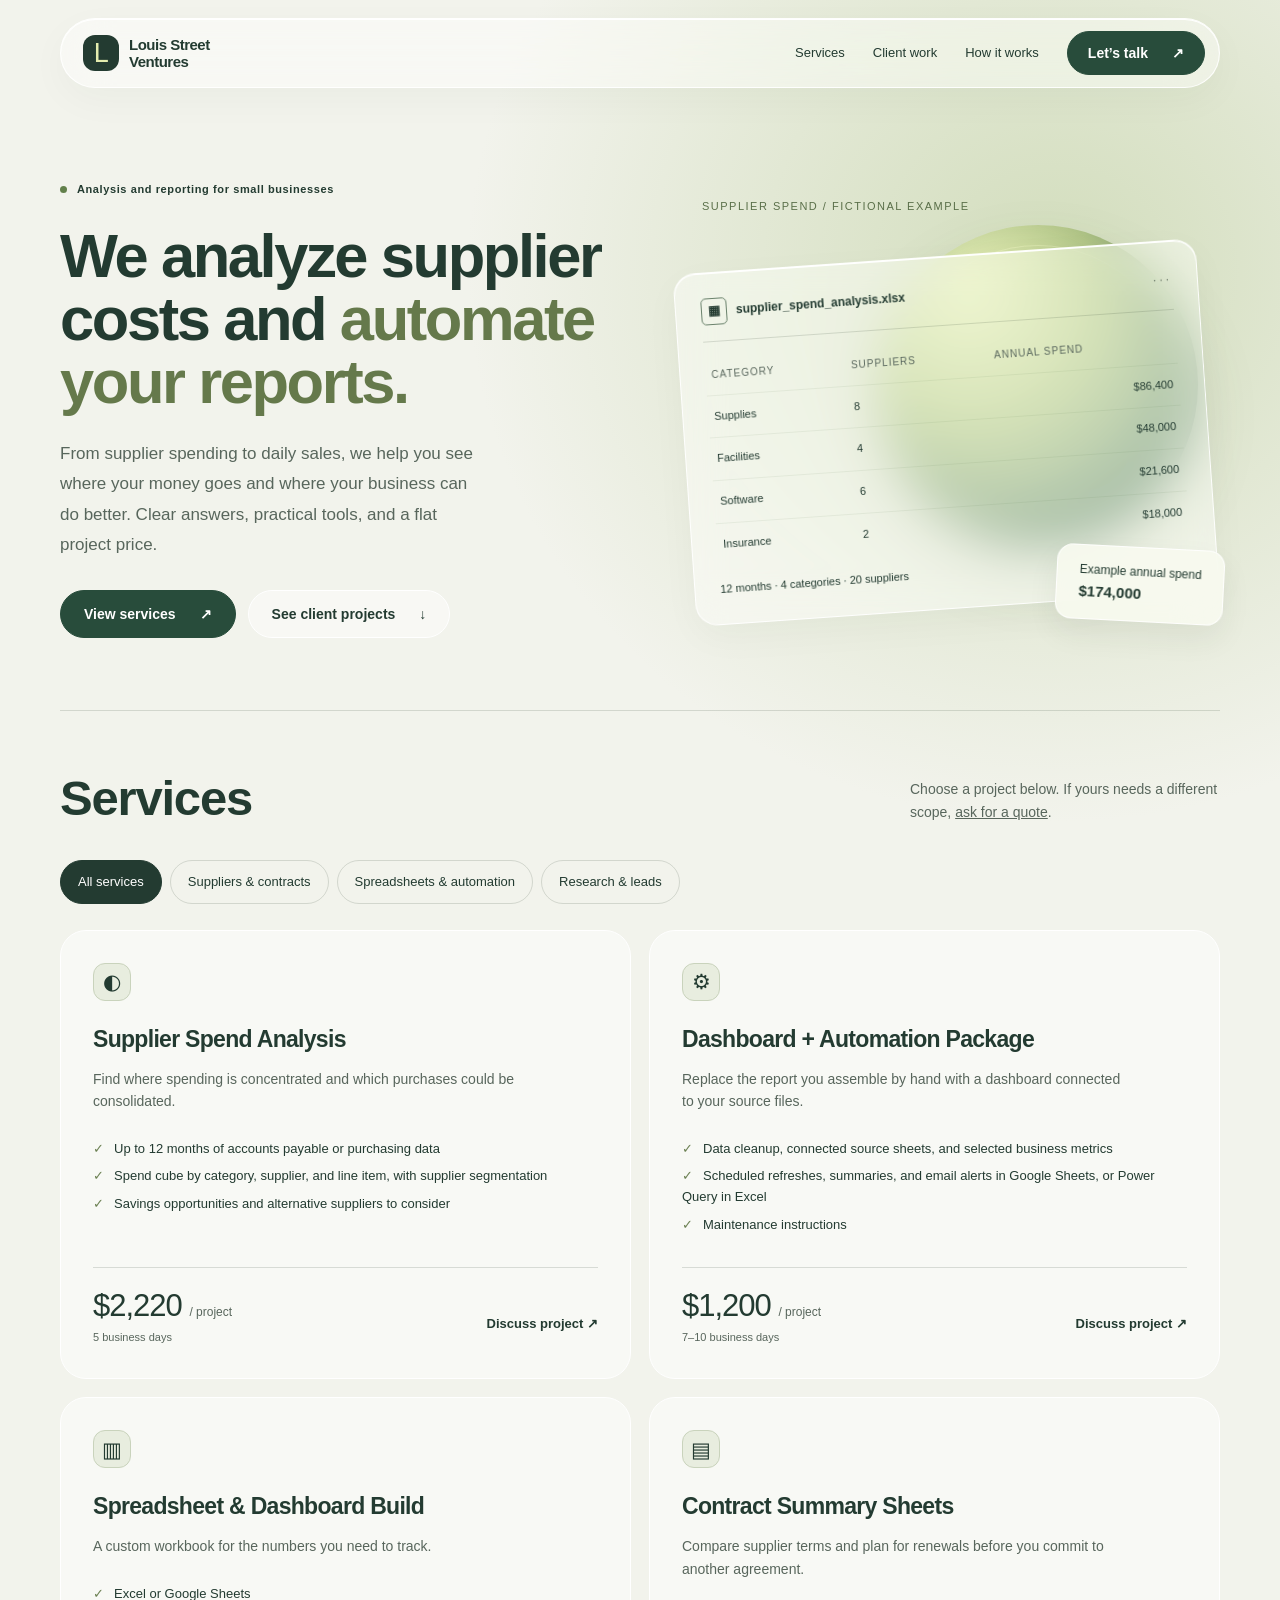
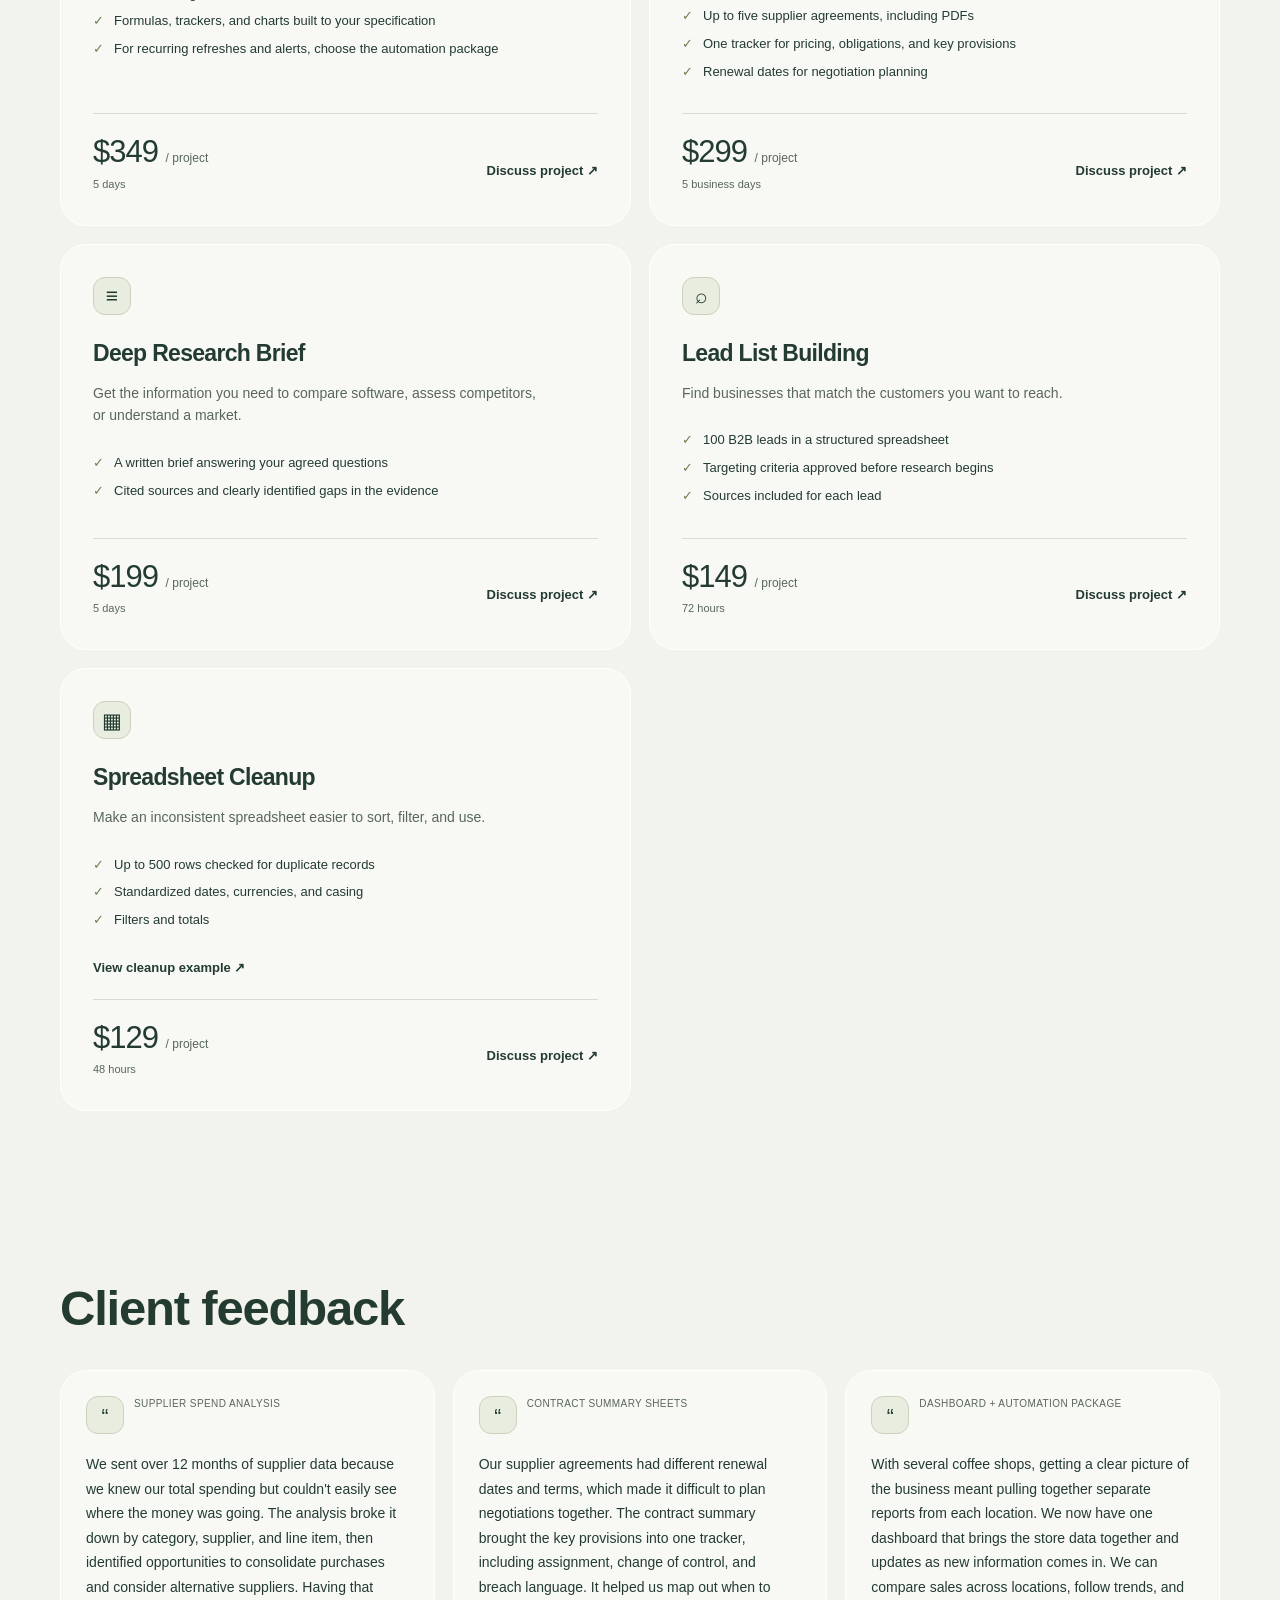
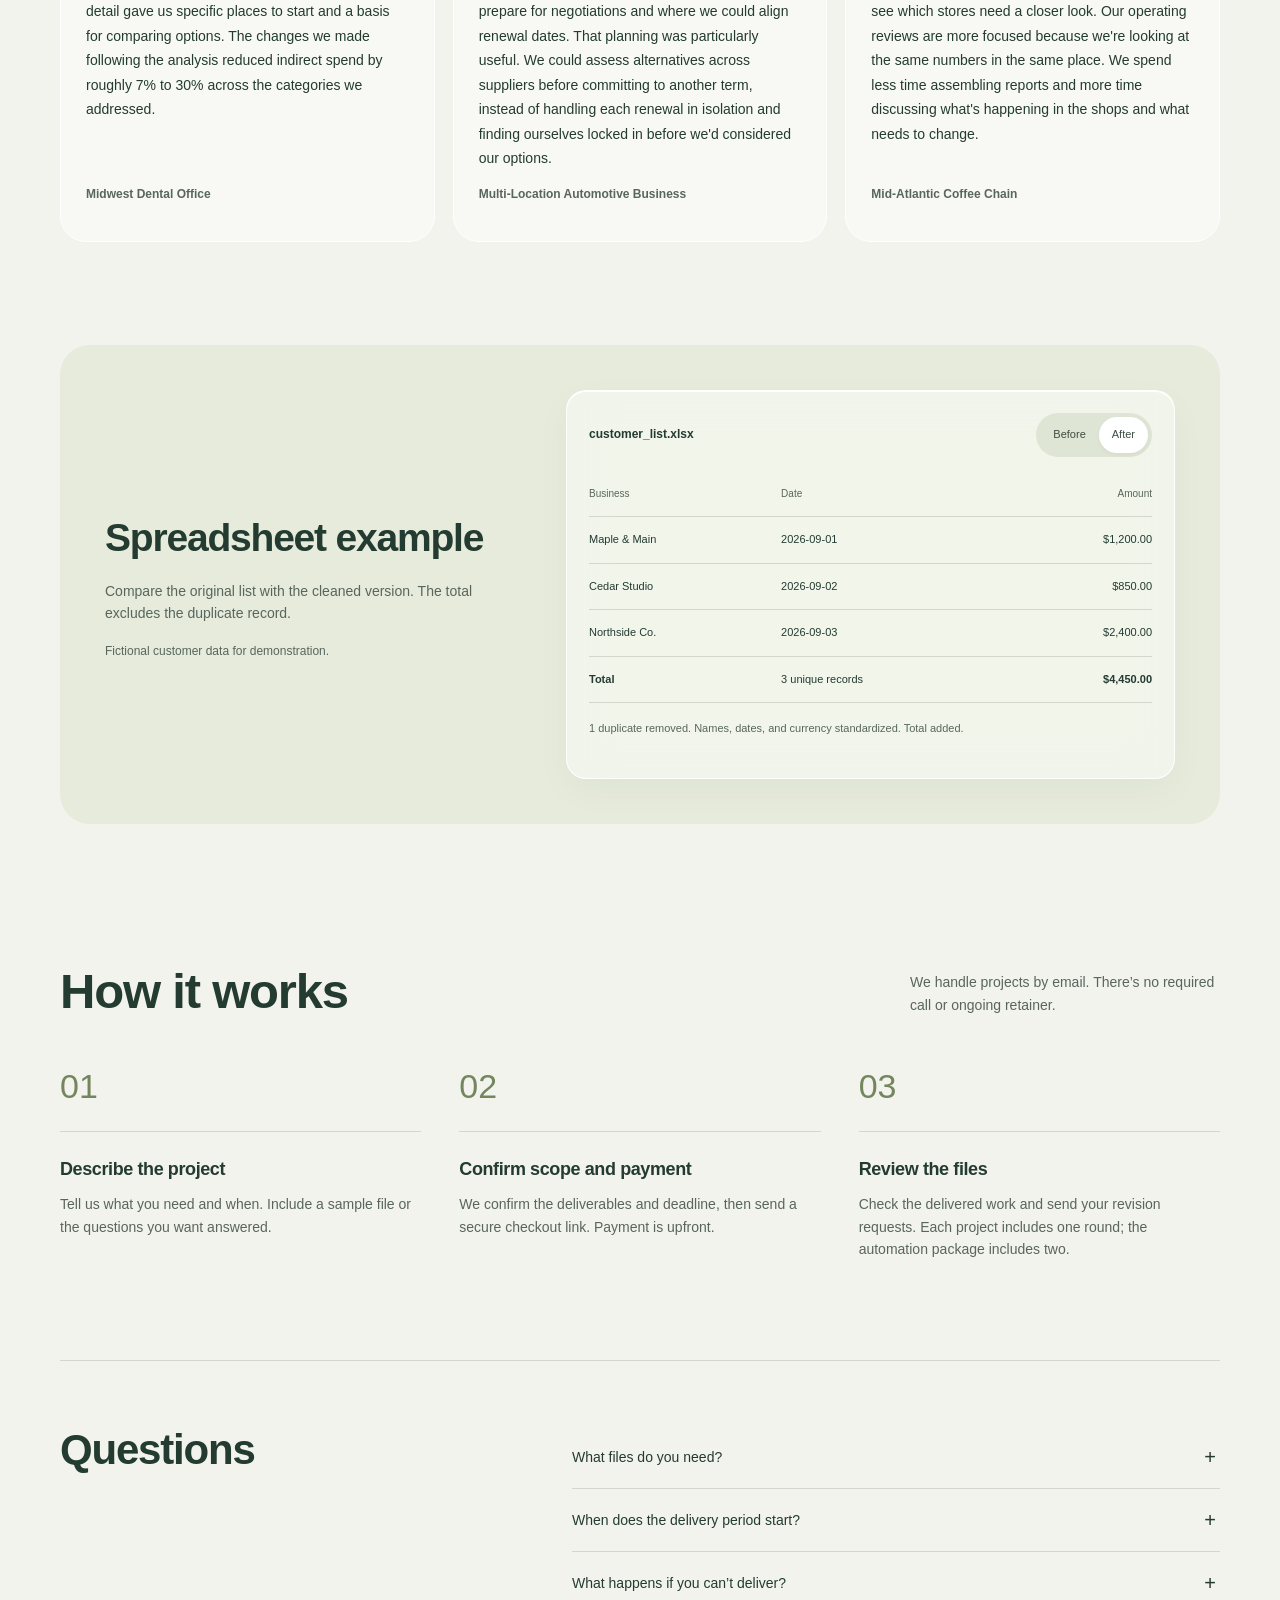
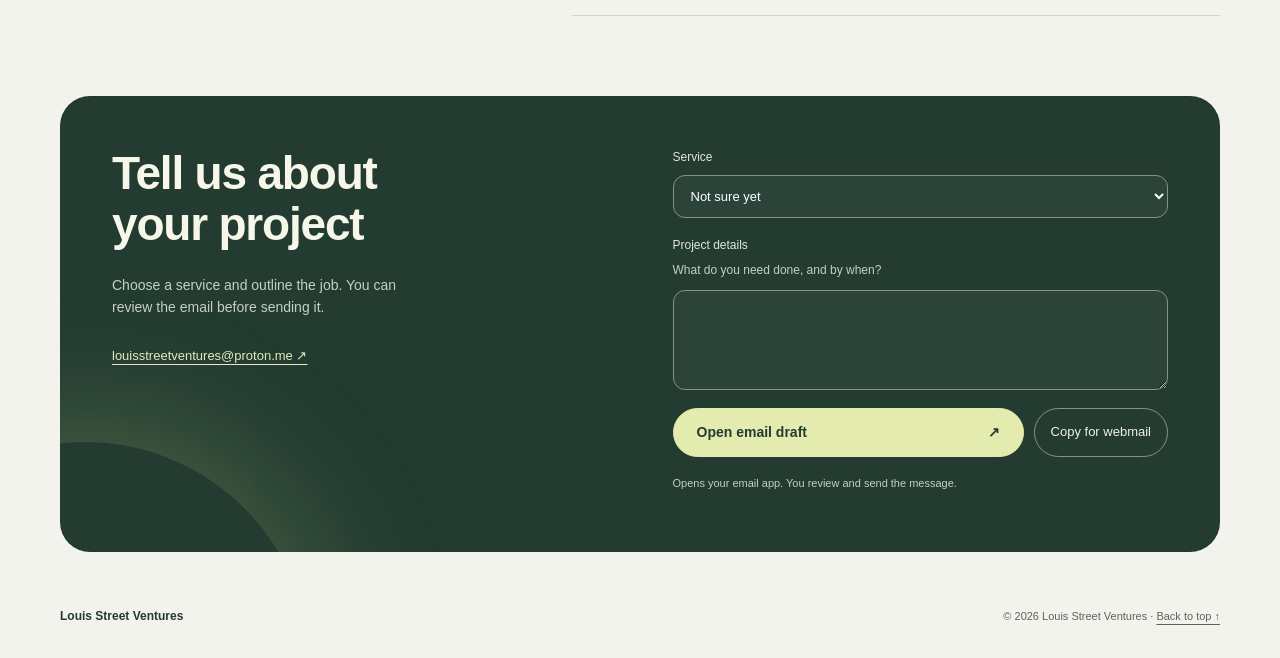
==== index.html @ 11df45ac "Keep inquiry controls within narrow layouts and finalize sample wording" ====
<!doctype html>
<html lang="en">
<head>
<meta charset="utf-8">
<meta name="viewport" content="width=device-width, initial-scale=1">
<meta name="theme-color" content="#f2f3ec">
<title>Louis Street Ventures | Spend analysis, reporting &amp; research</title>
<meta name="description" content="Supplier spend analysis, contract summaries, dashboards, and research for small businesses. Fixed project prices from $129.">
<meta property="og:title" content="Louis Street Ventures | Spend analysis, reporting &amp; research">
<meta property="og:description" content="Understand supplier costs, compare contracts, and keep track of business performance. Fixed-price projects from $129.">
<meta property="og:type" content="website">
<meta property="og:url" content="https://louisstreetventures.github.io/">
<link rel="canonical" href="https://louisstreetventures.github.io/">
<link rel="icon" href="data:image/svg+xml,%3Csvg xmlns='http://www.w3.org/2000/svg' viewBox='0 0 64 64'%3E%3Crect width='64' height='64' rx='18' fill='%23253e33'/%3E%3Cpath d='M20 17v30h25' fill='none' stroke='%23eff2ca' stroke-width='7'/%3E%3C/svg%3E">
<link rel="stylesheet" href="site.css?v=3">
<script src="site.js?v=1" defer></script>
</head>
<body>
<a class="skip" href="#main">Skip to content</a>
<header class="nav-shell wrap"><nav class="nav glass" aria-label="Main navigation"><a class="brand" href="#" aria-label="Louis Street Ventures home"><span class="mark" aria-hidden="true">L</span><span>Louis Street<br>Ventures</span></a><div class="nav-links"><a href="#services">Services</a><a href="#testimonials">Client work</a><a href="#process">How it works</a><a class="button" href="#contact">Let’s talk <span aria-hidden="true">↗</span></a></div><details class="mobile-menu"><summary>Menu</summary><div class="mobile-links"><a href="#services">Services</a><a href="#testimonials">Client work</a><a href="#process">How it works</a><a href="#contact">Contact</a></div></details></nav></header>
<main id="main" class="wrap">
<div class="hero"><div class="hero-copy"><div class="eyebrow"><span class="dot"></span> Analysis and reporting for small businesses</div><h1>We analyze supplier costs and <em>automate your reports.</em></h1><p>From supplier spending to daily sales, we help you see where your money goes and where your business can do better. Clear answers, practical tools, and a flat project price.</p><div class="hero-actions"><a class="button" href="#services">View services <span aria-hidden="true">↗</span></a><a class="button light" href="#testimonials">See client projects <span aria-hidden="true">↓</span></a></div></div>
<div class="hero-art" aria-label="Spend analysis example using fictional data"><div class="art-caption">SUPPLIER SPEND / FICTIONAL EXAMPLE</div><div class="orb" aria-hidden="true"></div><div class="work-card glass"><div class="card-top"><span class="file-label"><span class="file-icon" aria-hidden="true">▦</span> supplier_spend_analysis.xlsx</span><span class="dots" aria-hidden="true">···</span></div><table class="sheet"><caption style="position:absolute;width:1px;height:1px;overflow:hidden">Illustrative annual supplier spend by category. Fictional data.</caption><thead><tr><th>Category</th><th>Suppliers</th><th>Annual spend</th></tr></thead><tbody><tr><td>Supplies</td><td>8</td><td>$86,400</td></tr><tr><td>Facilities</td><td>4</td><td>$48,000</td></tr><tr><td>Software</td><td>6</td><td>$21,600</td></tr><tr><td>Insurance</td><td>2</td><td>$18,000</td></tr></tbody></table><div class="card-bottom"><span>12 months · 4 categories · 20 suppliers</span></div></div><div class="float-note glass"><span>Example annual spend</span><strong>$174,000</strong></div></div></div>
<section id="services"><div class="section-head"><div><h2>Services</h2></div><p>Choose a project below. If yours needs a different scope, <a href="#contact">ask for a quote</a>.</p></div>
<div class="service-filters" role="group" aria-label="Filter services" hidden>
<button type="button" data-filter="all" aria-pressed="true" aria-controls="service-list">All services</button>
<button type="button" data-filter="suppliers" aria-pressed="false" aria-controls="service-list">Suppliers &amp; contracts</button>
<button type="button" data-filter="spreadsheets" aria-pressed="false" aria-controls="service-list">Spreadsheets &amp; automation</button>
<button type="button" data-filter="research" aria-pressed="false" aria-controls="service-list">Research &amp; leads</button>
<span id="filter-count" class="sr-only" role="status"></span></div>
<div class="service-grid" id="service-list">
<article class="service" data-group="suppliers" data-key="spend">
<div class="service-heading"><span class="service-symbol" aria-hidden="true">◐</span></div>
<h3>Supplier Spend Analysis</h3>
<p>Find where spending is concentrated and which purchases could be consolidated.</p>
<ul><li>Up to 12 months of accounts payable or purchasing data</li><li>Spend cube by category, supplier, and line item, with supplier segmentation</li><li>Savings opportunities and alternative suppliers to consider</li></ul>
<div class="service-footer"><div><div class="price">$2,220 <small>/ project</small></div><div class="delivery">5 business days</div></div>
<a class="text-link" href="mailto:louisstreetventures@proton.me?subject=Supplier%20Spend%20Analysis" data-service="spend" aria-label="Discuss project: Supplier Spend Analysis">Discuss project ↗</a></div>
</article>
<article class="service" data-group="spreadsheets" data-key="automation">
<div class="service-heading"><span class="service-symbol" aria-hidden="true">⚙</span></div>
<h3>Dashboard + Automation Package</h3>
<p>Replace the report you assemble by hand with a dashboard connected to your source files.</p>
<ul><li>Data cleanup, connected source sheets, and selected business metrics</li><li>Scheduled refreshes, summaries, and email alerts in Google Sheets, or Power Query in Excel</li><li>Maintenance instructions</li></ul>
<div class="service-footer"><div><div class="price">$1,200 <small>/ project</small></div><div class="delivery">7–10 business days</div></div>
<a class="text-link" href="mailto:louisstreetventures@proton.me?subject=Dashboard%20%2B%20Automation%20Package%20(%241%2C200)" data-service="automation" aria-label="Discuss project: Dashboard + Automation Package">Discuss project ↗</a></div>
</article>
<article class="service" data-group="spreadsheets" data-key="build">
<div class="service-heading"><span class="service-symbol" aria-hidden="true">▥</span></div>
<h3>Spreadsheet &amp; Dashboard Build</h3>
<p>A custom workbook for the numbers you need to track.</p>
<ul><li>Excel or Google Sheets</li><li>Formulas, trackers, and charts built to your specification</li><li>For recurring refreshes and alerts, choose the automation package</li></ul>
<div class="service-footer"><div><div class="price">$349 <small>/ project</small></div><div class="delivery">5 days</div></div>
<a class="text-link" href="mailto:louisstreetventures@proton.me?subject=Dashboard%20Build%20(%24349)" data-service="build" aria-label="Discuss project: Spreadsheet &amp; Dashboard Build">Discuss project ↗</a></div>
</article>
<article class="service" data-group="suppliers" data-key="contracts">
<div class="service-heading"><span class="service-symbol" aria-hidden="true">▤</span></div>
<h3>Contract Summary Sheets</h3>
<p>Compare supplier terms and plan for renewals before you commit to another agreement.</p>
<ul><li>Up to five supplier agreements, including PDFs</li><li>One tracker for pricing, obligations, and key provisions</li><li>Renewal dates for negotiation planning</li></ul>
<div class="service-footer"><div><div class="price">$299 <small>/ project</small></div><div class="delivery">5 business days</div></div>
<a class="text-link" href="mailto:louisstreetventures@proton.me?subject=Contract%20Summary%20Sheets" data-service="contracts" aria-label="Discuss project: Contract Summary Sheets">Discuss project ↗</a></div>
</article>
<article class="service" data-group="research" data-key="research">
<div class="service-heading"><span class="service-symbol" aria-hidden="true">≡</span></div>
<h3>Deep Research Brief</h3>
<p>Get the information you need to compare software, assess competitors, or understand a market.</p>
<ul><li>A written brief answering your agreed questions</li><li>Cited sources and clearly identified gaps in the evidence</li></ul>
<div class="service-footer"><div><div class="price">$199 <small>/ project</small></div><div class="delivery">5 days</div></div>
<a class="text-link" href="mailto:louisstreetventures@proton.me?subject=Research%20Brief%20(%24199)" data-service="research" aria-label="Discuss project: Deep Research Brief">Discuss project ↗</a></div>
</article>
<article class="service" data-group="research" data-key="leads">
<div class="service-heading"><span class="service-symbol" aria-hidden="true">⌕</span></div>
<h3>Lead List Building</h3>
<p>Find businesses that match the customers you want to reach.</p>
<ul><li>100 B2B leads in a structured spreadsheet</li><li>Targeting criteria approved before research begins</li><li>Sources included for each lead</li></ul>
<div class="service-footer"><div><div class="price">$149 <small>/ project</small></div><div class="delivery">72 hours</div></div>
<a class="text-link" href="mailto:louisstreetventures@proton.me?subject=Lead%20List%20(%24149)" data-service="leads" aria-label="Discuss project: Lead List Building">Discuss project ↗</a></div>
</article>
<article class="service" data-group="spreadsheets" data-key="cleanup">
<div class="service-heading"><span class="service-symbol" aria-hidden="true">▦</span></div>
<h3>Spreadsheet Cleanup</h3>
<p>Make an inconsistent spreadsheet easier to sort, filter, and use.</p>
<ul><li>Up to 500 rows checked for duplicate records</li><li>Standardized dates, currencies, and casing</li><li>Filters and totals</li></ul>
<a class="text-link sample-link" href="sample.html">View cleanup example ↗</a><div class="service-footer"><div><div class="price">$129 <small>/ project</small></div><div class="delivery">48 hours</div></div>
<a class="text-link" href="mailto:louisstreetventures@proton.me?subject=Spreadsheet%20Cleanup%20(%24129)" data-service="cleanup" aria-label="Discuss project: Spreadsheet Cleanup">Discuss project ↗</a></div>
</article>
</div></section> <section id='testimonials'><div class='section-head'><div><h2>Client feedback</h2></div></div><div class='service-grid'><article class='service'><div class='service-heading'><span class='service-symbol' aria-hidden='true'>&ldquo;</span><span class='service-num'>SUPPLIER SPEND ANALYSIS</span></div><p class='t-quote'>We sent over 12 months of supplier data because we knew our total spending but couldn't easily see where the money was going. The analysis broke it down by category, supplier, and line item, then identified opportunities to consolidate purchases and consider alternative suppliers. Having that detail gave us specific places to start and a basis for comparing options. The changes we made following the analysis reduced indirect spend by roughly 7% to 30% across the categories we addressed.</p><p class='t-attrib'>Midwest Dental Office</p></article><article class='service'><div class='service-heading'><span class='service-symbol' aria-hidden='true'>&ldquo;</span><span class='service-num'>CONTRACT SUMMARY SHEETS</span></div><p class='t-quote'>Our supplier agreements had different renewal dates and terms, which made it difficult to plan negotiations together. The contract summary brought the key provisions into one tracker, including assignment, change of control, and breach language. It helped us map out when to prepare for negotiations and where we could align renewal dates. That planning was particularly useful. We could assess alternatives across suppliers before committing to another term, instead of handling each renewal in isolation and finding ourselves locked in before we'd considered our options.</p><p class='t-attrib'>Multi-Location Automotive Business</p></article><article class='service'><div class='service-heading'><span class='service-symbol' aria-hidden='true'>&ldquo;</span><span class='service-num'>DASHBOARD + AUTOMATION PACKAGE</span></div><p class='t-quote'>With several coffee shops, getting a clear picture of the business meant pulling together separate reports from each location. We now have one dashboard that brings the store data together and updates as new information comes in. We can compare sales across locations, follow trends, and see which stores need a closer look. Our operating reviews are more focused because we're looking at the same numbers in the same place. We spend less time assembling reports and more time discussing what's happening in the shops and what needs to change.</p><p class='t-attrib'>Mid-Atlantic Coffee Chain</p></article></div></section>
<section id="sample" class="sample-section" aria-labelledby="sample-heading"><div class="sample-panel"><div class="sample-copy"><h2 id="sample-heading">Spreadsheet example</h2><p>Compare the original list with the cleaned version. The total excludes the duplicate record.</p><p class="fine">Fictional customer data for demonstration.</p></div><div class="sample-ui glass"><div class="sample-toolbar"><span class="sample-title">customer_list.xlsx</span><div class="toggle sample-controls" role="group" aria-label="Spreadsheet example view"><button type="button" aria-pressed="false" id="before">Before</button><button type="button" aria-pressed="true" id="after">After</button></div></div><div class="table-scroll"><table class="sample-table" aria-label="Example customer spreadsheet"><thead><tr><th>Business</th><th>Date</th><th>Amount</th></tr></thead><tbody id="sample-rows"><tr><td>Maple &amp; Main</td><td>2026-09-01</td><td>$1,200.00</td></tr><tr><td>Cedar Studio</td><td>2026-09-02</td><td>$850.00</td></tr><tr><td>Northside Co.</td><td>2026-09-03</td><td>$2,400.00</td></tr><tr><td><strong>Total</strong></td><td>3 unique records</td><td><strong>$4,450.00</strong></td></tr></tbody></table></div><p class="sample-result" id="sample-result" aria-live="polite">1 duplicate removed. Names, dates, and currency standardized. Total added.</p></div></div></section>
<section id="process" class="process"><div class="section-head"><div><h2>How it works</h2></div><p>We handle projects by email. There’s no required call or ongoing retainer.</p></div><ol class="steps"><li><div class="step-number">01</div><div><h3>Describe the project</h3><p>Tell us what you need and when. Include a sample file or the questions you want answered.</p></div></li><li><div class="step-number">02</div><div><h3>Confirm scope and payment</h3><p>We confirm the deliverables and deadline, then send a secure checkout link. Payment is upfront.</p></div></li><li><div class="step-number">03</div><div><h3>Review the files</h3><p>Check the delivered work and send your revision requests. Each project includes one round; the automation package includes two.</p></div></li></ol></section>
<section class="faq-section" id="faq"><div><h2>Questions</h2></div><div class="faq-list">
<details><summary>What files do you need?</summary><p>Spend analysis starts with accounts payable or purchasing data. Contract summaries need the agreements. Spreadsheet projects need a sample file and the intended output. For research or lead lists, send the questions or targeting criteria. Redact sensitive information from your initial sample.</p></details>
<details><summary>When does the delivery period start?</summary><p>Once we’ve agreed on the scope, received the necessary files, and received payment.</p></details>
<details><summary>What happens if you can’t deliver?</summary><p>If we can’t deliver what we agreed on, you receive a full refund.</p></details>
</div></section>
<section id="contact" class="contact" aria-labelledby="contact-heading"><div class="contact-copy"><h2 id="contact-heading">Tell us about<br>your project</h2><p>Choose a service and outline the job. You can review the email before sending it.</p><a class="email" href="mailto:louisstreetventures@proton.me">louisstreetventures@proton.me ↗</a></div><div><form id="project-form" class="form" hidden>
<label for="service">Service</label><select id="service" name="service"><option value="unsure" data-prompt="What do you need done, and by when?">Not sure yet</option><option value="spend" data-price="$2,220" data-days="5 business days" data-revisions="1" data-prompt="Which spending categories need review? How many months of purchasing data do you have?">Supplier Spend Analysis ($2,220)</option><option value="automation" data-price="$1,200" data-days="7–10 business days" data-revisions="2" data-prompt="Which report do you prepare today? What are its source files, metrics, and update frequency?">Dashboard + Automation Package ($1,200)</option><option value="build" data-price="$349" data-days="5 days" data-revisions="1" data-prompt="Do you use Excel or Google Sheets? What should the workbook track or calculate?">Spreadsheet &amp; Dashboard Build ($349)</option><option value="contracts" data-price="$299" data-days="5 business days" data-revisions="1" data-prompt="How many supplier agreements need review? Which terms or upcoming renewals matter most?">Contract Summary Sheets ($299)</option><option value="research" data-price="$199" data-days="5 days" data-revisions="1" data-prompt="What decision will this research support? What questions must the brief answer?">Deep Research Brief ($199)</option><option value="leads" data-price="$149" data-days="72 hours" data-revisions="1" data-prompt="Which industries, locations, and business sizes are you targeting?">Lead List Building ($149)</option><option value="cleanup" data-price="$129" data-days="48 hours" data-revisions="1" data-prompt="How many rows need cleaning? What problems have you noticed in the file?">Spreadsheet Cleanup ($129)</option><option value="custom" data-prompt="Describe the work, the files involved, and your deadline.">Custom project</option></select>
<p id="service-summary" class="service-summary" role="status" hidden></p>
<label for="brief">Project details</label><p id="brief-hint" class="brief-hint">What do you need done, and by when?</p>
<textarea id="brief" name="brief" maxlength="2000" aria-describedby="brief-hint" required></textarea>
<div class="form-actions"><button class="button" type="submit">Open email draft <span aria-hidden="true">↗</span></button><button id="copy-draft" class="copy-button" type="button" hidden>Copy for webmail</button></div>
<p class="fine">Opens your email app. You review and send the message.</p>
<p id="draft-status" class="draft-status" role="status"></p>
<div id="manual-copy" hidden><label for="draft-text">Copy this text into your email</label><textarea id="draft-text" readonly rows="7"></textarea></div>
</form><div class="form-fallback"><p>Email us a description of the work, the files involved, and your deadline.</p><a class="button light" href="mailto:louisstreetventures@proton.me">Start a project ↗</a></div></div></section>
</main><footer class="wrap footer"><span class="footer-brand">Louis Street Ventures</span><span>© 2026 Louis Street Ventures · <a href="#">Back to top ↑</a></span></footer>

</body>
</html>
---- site.css ----
:root{--paper:#f2f3ec;--ink:#233b31;--muted:#58665c;--line:rgba(43,66,48,.16);--green:#284c3b;--lime:#e3ecae;--glass:rgba(255,255,255,.66);--radius:26px}*{box-sizing:border-box}html{scroll-behavior:smooth;scroll-padding-top:110px}body{margin:0;background:var(--paper);color:var(--ink);font-family:"Helvetica Neue",Helvetica,Arial,sans-serif;font-size:16px;line-height:1.6;-webkit-font-smoothing:antialiased}body:before{content:"";position:absolute;top:0;right:0;width:70%;height:900px;z-index:-1;background:radial-gradient(ellipse at 75% 30%,#d2ddbc 0,transparent 62%);pointer-events:none}a{color:inherit}button,input,select,textarea{font:inherit}button,a{-webkit-tap-highlight-color:transparent}button{cursor:pointer}a,button,input,select,textarea,summary{outline-offset:5px} :focus-visible{outline:3px solid #65833b}::selection{background:#d6e59b}.wrap{width:min(1160px,calc(100% - 64px));margin:auto}.skip{position:fixed;top:-80px;left:20px;z-index:100;background:white;padding:12px}.skip:focus{top:12px}.glass{background:var(--glass);border:1px solid rgba(255,255,255,.9);box-shadow:0 12px 38px #24392409,inset 0 1px 0 #fff} @supports(backdrop-filter:blur(20px)){.glass{background:rgba(255,255,255,.46);backdrop-filter:blur(24px) saturate(125%);-webkit-backdrop-filter:blur(24px) saturate(125%)}}.nav-shell{position:sticky;top:18px;z-index:20;margin-top:18px}.nav{border-radius:100px;display:flex;align-items:center;justify-content:space-between;padding:12px 14px 12px 22px;gap:20px}.brand{text-decoration:none;display:flex;gap:10px;align-items:center;font-weight:700;letter-spacing:-.5px;line-height:1.15;font-size:15px}.mark{display:grid;place-items:center;width:36px;height:36px;background:var(--ink);color:var(--lime);border-radius:12px;font-family:inherit;font-size:27px;font-weight:400}.nav-links{display:flex;align-items:center;gap:28px;font-size:13px}.nav-links>a:not(.button){text-decoration:none}.nav-links>a:hover{text-decoration:underline}.button{display:inline-flex;align-items:center;justify-content:center;gap:24px;border-radius:100px;padding:14px 23px;background:var(--green);color:white;text-decoration:none;border:1px solid var(--green);font-size:14px;font-weight:600;line-height:1.3;min-height:48px;transition:background .2s,transform .2s}.button:hover{background:#163326;transform:translateY(-2px)}.button.light{background:#ffffff6b;color:var(--ink);border-color:#ffffff}.button.light:hover{background:white}.nav .button{padding:12px 20px;min-height:44px}.eyebrow{font-size:11px;font-weight:700;letter-spacing:.6px;text-transform:none;display:flex;align-items:center;gap:10px}.dot{width:7px;height:7px;background:#62804b;border-radius:50%}.hero{padding:93px 0 72px;display:grid;grid-template-columns:1.08fr 1fr;gap:45px;align-items:center}h1,h2,h3,p{margin-top:0}h1{font-size:clamp(44px,4.8vw,65px);font-weight:600;letter-spacing:-2.4px;line-height:1.03;margin:25px 0}h1 em,h2 em{font-family:inherit;font-style:normal;font-weight:inherit}h1 em{color:#65794b}.hero-copy>p{max-width:430px;color:var(--muted);font-size:17px;line-height:1.8}.hero-actions{display:flex;gap:12px;margin-top:29px;flex-wrap:wrap}.fine{font-size:12px!important;color:var(--muted);margin-top:18px}.hero-art{position:relative;min-height:430px;display:flex;align-items:center;justify-content:center}.orb{position:absolute;width:320px;height:320px;border-radius:50%;background:radial-gradient(circle at 28% 20%,#e6efb9 0%,#b7ca8a 37%,#6f906a 75%,#375847 100%);box-shadow:inset -18px -22px 50px #203d3733,0 32px 65px #4b644121;right:22px;top:30px}.orb:after{content:"";position:absolute;inset:20px;border:1px solid #faffd14a;border-radius:50%}.work-card{position:relative;width:100%;border-radius:22px;padding:25px;transform:rotate(-4deg);margin-right:20px;margin-top:45px}.card-top{display:flex;justify-content:space-between;align-items:center;border-bottom:1px solid var(--line);padding-bottom:16px;font-size:12px}.file-label{display:flex;align-items:center;gap:9px;font-weight:700}.file-icon{border:1px solid #69816b;border-radius:5px;padding:2px 6px;font-size:13px}.dots{letter-spacing:3px;color:#667464}.sheet{width:100%;border-collapse:collapse;margin-top:13px;text-align:left;font-size:11px}.sheet th{font-weight:400;color:var(--muted);font-size:10px;letter-spacing:1px;text-transform:uppercase}.sheet td,.sheet th{padding:12px 6px;border-bottom:1px solid #48633a14}.sheet tr:last-child td{border:0}.sheet td:last-child{text-align:right}.status{display:inline-flex;align-items:center;gap:5px;background:#e5edd6;border-radius:6px;padding:3px 7px;color:#3b5633;font-size:10px}.card-bottom{display:flex;align-items:center;justify-content:space-between;margin-top:16px;font-size:11px}.tick{background:var(--green);color:#fff;border-radius:50%;padding:1px 5px;margin-right:5px}.float-note{position:absolute;bottom:2px;right:-4px;border-radius:16px;padding:15px 22px;transform:rotate(3deg);font-size:12px;box-shadow:0 14px 30px #24392412}.float-note strong{display:block;font-size:15px;font-weight:600}.art-caption{position:absolute;top:3px;left:18px;font-size:11px;letter-spacing:1.5px;color:#5a6f49}section{padding:85px 0}.section-head{display:flex;justify-content:space-between;align-items:end;gap:40px;margin-bottom:34px}h2{font-size:clamp(34px,4vw,49px);font-weight:600;line-height:1.12;letter-spacing:-1.2px;margin-bottom:0}.section-head .eyebrow{margin-bottom:15px}.section-head>p{max-width:310px;color:var(--muted);font-size:14px;margin-bottom:3px}.service-grid{display:grid;grid-template-columns:repeat(2,1fr);gap:18px}.service{border:1px solid #fff;border-radius:var(--radius);padding:32px;background:#ffffff70;display:flex;flex-direction:column;transition:box-shadow .2s,background .2s}.service:hover{background:#ffffffa8;box-shadow:0 14px 40px #24392409}.service-heading{display:flex;align-items:center;justify-content:space-between;margin-bottom:27px}.service-num{font-size:11px;letter-spacing:1px;color:var(--muted)}.service-symbol{height:38px;width:38px;border-radius:12px;display:grid;place-items:center;border:1px solid #c9d3bc;background:#e8eddf;font-size:21px}.service h3{font-size:23px;letter-spacing:-.7px;font-weight:600;margin-bottom:10px}.service>p{font-size:14px;color:var(--muted);max-width:450px}.service ul{padding:0;list-style:none;margin:5px 0 30px;font-size:13px}.service li{margin:7px 0}.service li:before{content:"✓";color:#6c8153;margin-right:10px}.service-footer{display:flex;align-items:end;justify-content:space-between;gap:15px;margin-top:auto;border-top:1px solid var(--line);padding-top:21px}.price{font-size:31px;letter-spacing:-1px;line-height:1.1}.price small{font-size:12px;letter-spacing:0;color:var(--muted)}.delivery{font-size:11px;margin-top:6px;color:var(--muted)}.text-link{font-size:13px;text-decoration:none;padding:8px 0;font-weight:600}.text-link:hover{text-decoration:underline} .service .t-quote{font-size:15px;line-height:1.75;color:var(--ink)}.service .t-attrib{margin-top:auto;font-size:12px;font-weight:700;letter-spacing:0;text-transform:none;color:var(--muted)}.sample-section{padding-top:18px}.sample-panel{display:grid;grid-template-columns:.8fr 1.2fr;gap:55px;border-radius:30px;background:#e6ebdc;padding:45px;align-items:center}.sample-copy h2{font-size:39px;margin:20px 0}.sample-copy p{font-size:14px;color:var(--muted)}.sample-ui{border-radius:20px;padding:22px;min-width:0}.sample-toolbar{display:flex;align-items:center;justify-content:space-between;gap:12px;margin-bottom:15px}.sample-title{font-size:12px;font-weight:600}.toggle{display:flex;background:#dfe5d5;border-radius:100px;padding:4px}.toggle button{border:0;background:transparent;border-radius:100px;padding:7px 13px;font-size:11px;color:#3e4e3f;min-height:36px}.toggle button[aria-pressed=true]{background:white;box-shadow:0 2px 5px #0000000a}.table-scroll{overflow-x:auto}.sample-table{width:100%;border-collapse:collapse;white-space:nowrap;font-size:11px;text-align:left}.sample-table th{font-size:10px;color:var(--muted);font-weight:400}.sample-table td,.sample-table th{padding:14px 8px;border-bottom:1px solid var(--line)}.sample-table td:first-child,.sample-table th:first-child{padding-left:0}.sample-table td:last-child,.sample-table th:last-child{text-align:right;padding-right:0}.sample-table .error{color:#884d35}.sample-result{font-size:11px;margin:17px 0 0;color:var(--muted);min-height:36px}.process{padding-top:55px}.steps{display:grid;grid-template-columns:repeat(3,1fr);gap:38px;margin:40px 0 0;padding:0;list-style:none}.step-number{font-family:inherit;font-size:34px;color:#74865d;border-bottom:1px solid var(--line);padding-bottom:17px;margin-bottom:23px}.steps h3{font-size:18px;font-weight:600;letter-spacing:-.4px;margin-bottom:10px}.steps p{color:var(--muted);font-size:14px}.faq-section{display:grid;grid-template-columns:.8fr 1.2fr;gap:80px;border-top:1px solid var(--line);padding:65px 0 80px}.faq-section .eyebrow{margin-bottom:20px}.faq-section h2{font-size:42px}.faq-list details{border-bottom:1px solid var(--line)}summary{padding:20px 35px 20px 0;font-size:14px;cursor:pointer;list-style:none;position:relative}summary::-webkit-details-marker{display:none}summary:after{content:"+";position:absolute;right:4px;font-size:20px;top:15px;font-weight:400}details[open] summary:after{content:"−"}details p{font-size:13px;color:var(--muted);padding-right:20px;margin-bottom:20px}.contact{position:relative;background:var(--ink);color:#f6f7e9;border-radius:30px;padding:52px;display:grid;grid-template-columns:1fr 1fr;gap:65px;overflow:hidden;margin-bottom:55px}.contact:before{content:"";position:absolute;width:450px;height:450px;left:-200px;bottom:-340px;border-radius:50%;box-shadow:0 0 150px #bed87e55;pointer-events:none}.contact .eyebrow{color:#c9d7aa;margin-bottom:23px}.contact h2{font-size:46px}.contact-copy>p{font-size:14px;max-width:310px;color:#c5d0c4;margin:23px 0}.email{font-size:13px;color:#e3ecbd;overflow-wrap:anywhere;text-underline-offset:4px}.form{position:relative}.form label{font-size:12px;display:block;margin-bottom:8px;color:#e0e7d7}.form select,.form textarea{display:block;width:100%;border:1px solid #82957e;background:#ffffff0b;border-radius:12px;color:white;padding:12px 13px;font-size:13px;margin-bottom:18px}.form select option{background:#233b31;color:white}.form textarea{resize:vertical;min-height:100px}.form textarea::placeholder{color:#b6c4b5}.form .button{background:var(--lime);color:var(--ink);border-color:var(--lime);width:100%;justify-content:space-between}.form .button:hover{background:#f1f6d5}.form .fine{color:#c5d0c4;font-size:11px!important;margin-bottom:0}.footer{display:flex;justify-content:space-between;gap:20px;align-items:center;padding-bottom:32px;font-size:11px;color:var(--muted)}.footer a{text-underline-offset:4px}.footer-brand{font-size:12px;color:var(--ink);font-weight:600}.sample-controls{display:none}.sample-controls.ready{display:flex} @media(min-width:1000px){.hero-art{animation:arrive .8s ease-out both}@keyframes arrive{from{opacity:0;transform:translateY(15px)}to{opacity:1;transform:translateY(0)}}} @media(max-width:900px){.hero{gap:20px}h1{font-size:48px}.hero-art{min-height:380px}.orb{width:260px;height:260px}.work-card{padding:20px;margin-right:0}.float-note{right:0}.sample-panel{gap:25px;padding:30px}.sample-copy h2{font-size:34px}.contact{gap:35px;padding:35px}.faq-section{gap:40px}}@media(max-width:680px){.wrap{width:calc(100% - 36px)}.nav-shell{top:10px;margin-top:10px}.nav{padding:10px 10px 10px 14px;gap:10px}.brand{font-size:12px}.mark{width:31px;height:31px;font-size:23px}.nav-links{gap:0}.nav-links>a:not(.button){display:none}.nav .button{font-size:11px;padding:11px 14px;gap:10px}.hero{grid-template-columns:1fr;padding:60px 0 40px;gap:10px}h1{font-size:46px;letter-spacing:-1.8px;max-width:460px}.hero-copy>p{font-size:16px}.hero-art{min-height:365px;width:min(420px,100%);margin:auto}.work-card{margin-right:14px;margin-left:5px}.orb{right:15px;top:25px;width:275px;height:275px}.art-caption{top:16px;left:8px;font-size:10px}.float-note{bottom:0;padding:12px 17px}section{padding:58px 0}.section-head{display:block;margin-bottom:28px}.section-head>p{margin-top:18px;max-width:380px}.service-grid{grid-template-columns:1fr;gap:14px}.service{padding:25px}.service-heading{margin-bottom:20px}.service h3{font-size:22px}.sample-section{padding-top:0}.sample-panel{grid-template-columns:1fr;padding:25px 18px;gap:15px}.sample-copy{padding:0 7px}.sample-copy h2{font-size:34px}.sample-ui{padding:16px 13px}.sample-title{font-size:11px}.toggle button{padding:7px 10px}.steps{grid-template-columns:1fr;gap:20px;margin-top:25px}.steps li{display:grid;grid-template-columns:45px 1fr;gap:20px}.step-number{border:0;margin:0;padding:0;font-size:29px}.steps h3{margin-top:5px}.steps p{margin-bottom:0}.faq-section{grid-template-columns:1fr;gap:22px;padding:45px 0 55px}.faq-section h2{font-size:36px}.contact{grid-template-columns:1fr;padding:30px 24px;gap:28px;border-radius:25px;margin-bottom:30px}.contact h2{font-size:40px}.contact-copy>p{max-width:none}.footer{align-items:start;flex-wrap:wrap;gap:14px;font-size:10px}.footer-brand{width:100%}}@media(max-width:680px){.form select,.form textarea{font-size:16px}}@media(max-width:360px){h1{font-size:40px}.button{padding:13px 17px}.hero-actions{gap:8px}.sample-table{font-size:10px}.sample-table td,.sample-table th{padding:14px 4px}}@media(prefers-reduced-motion:reduce){html{scroll-behavior:auto}*,*:before,*:after{animation:none!important;transition:none!important}}@media(prefers-reduced-transparency:reduce){.glass{background:#f8f9f3;backdrop-filter:none;-webkit-backdrop-filter:none}}@media print{.nav-shell,.hero-art,.contact,.sample-controls{display:none}body{background:white}.wrap{width:100%}.hero{display:block;padding:20px 0}section{padding:25px 0}.service{break-inside:avoid}.faq-list details p{display:block}.footer{padding-top:20px}}
[hidden]{display:none!important}
.sr-only{position:absolute;width:1px;height:1px;padding:0;margin:-1px;overflow:hidden;clip-path:inset(50%);white-space:nowrap;border:0}
.mobile-menu{display:none}
.hero-copy,.hero-art,.service{min-width:0}
.hero-art{isolation:isolate}
.work-card{margin-right:12px;min-width:0}
.float-note{background:rgba(248,250,239,.92)}
.service-filters{display:flex;flex-wrap:wrap;gap:8px;margin:0 0 26px}
.service-filters button{min-height:44px;border:1px solid var(--line);border-radius:100px;padding:10px 17px;background:transparent;color:var(--ink);font-size:13px}
.service-filters button[aria-pressed="true"]{background:var(--ink);border-color:var(--ink);color:white}
.service-filters button:hover{border-color:var(--green)}
#services{border-top:1px solid var(--line);padding-top:60px}
#services .service-heading{margin-bottom:20px}
#services .service ul{margin-bottom:24px}
#services .sample-link{margin-top:-12px;margin-bottom:12px;align-self:start}
.service-footer .text-link{min-height:44px;display:flex;align-items:center;text-align:right}
#testimonials .service-grid{grid-template-columns:repeat(3,minmax(0,1fr))}
#testimonials .service{padding:25px}
#testimonials .service-heading{gap:10px;align-items:start;justify-content:start;margin-bottom:18px}
#testimonials .service-num{font-size:10px;line-height:1.6;letter-spacing:.4px}
#testimonials .service-symbol{flex:none}
#testimonials .t-quote{font-size:14px;line-height:1.75}
.service-summary{padding:12px 14px;border:1px solid #82957e;border-radius:12px;color:#edf1dc;font-size:13px;margin:0 0 20px}
.form .brief-hint{font-size:12px;color:#c5d0c4;margin:-2px 0 10px}
.form-actions{display:flex;flex-wrap:wrap;gap:10px}
.form-actions .button{width:auto;flex:1;white-space:nowrap}
.copy-button{min-height:48px;border:1px solid #82957e;border-radius:100px;background:transparent;color:#eef2e7;padding:12px 16px;font-size:13px}
.copy-button:hover{background:#ffffff12}
.draft-status{font-size:12px;color:#e3ecbd;margin:8px 0 0}
#draft-text{min-height:180px}
@media(max-width:900px){#testimonials .service-grid{grid-template-columns:1fr}#testimonials .service{padding:28px}#testimonials .t-quote{max-width:none}.hero-art .card-top{font-size:11px}}
@media(max-width:680px){
.nav-links{display:none}.mobile-menu{display:block;position:relative}
.mobile-menu>summary{list-style:none;min-height:44px;padding:12px 18px;border-radius:100px;background:var(--green);color:white;font-size:13px;line-height:20px}
.mobile-menu>summary:after{content:none}
.mobile-links{position:absolute;right:0;top:58px;width:min(260px,calc(100vw - 50px));padding:8px;background:#f7f8f1;border:1px solid var(--line);border-radius:18px;box-shadow:0 12px 30px #233b311c}
.mobile-links a{display:block;padding:12px 16px;text-decoration:none;font-size:15px;border-radius:10px}
.mobile-links a:hover{background:#e6ebdc}
.hero-art{margin-top:16px;overflow:visible}.work-card{transform:rotate(-2deg);padding:18px;margin-left:3px;margin-right:3px}
.file-label{font-size:10px;gap:5px}.sheet th{letter-spacing:.3px}.card-bottom{font-size:10px}.art-caption{letter-spacing:.5px;font-size:10px}
.hero-art .float-note{right:0;font-size:11px;bottom:-8px}
.hero{padding-bottom:58px}
.service-filters{gap:7px}.service-filters button{font-size:12px;padding:9px 13px}
#services{padding-top:44px}.service-footer{gap:12px}
.form-actions{flex-direction:column}.form-actions .button{justify-content:center}
}


/* Clip decoration without creating a nested scroll container around the form. */
@supports (overflow:clip){.contact{overflow:clip}}

.contact>div{min-width:0}
.form select,.form textarea{min-width:0;max-width:100%}
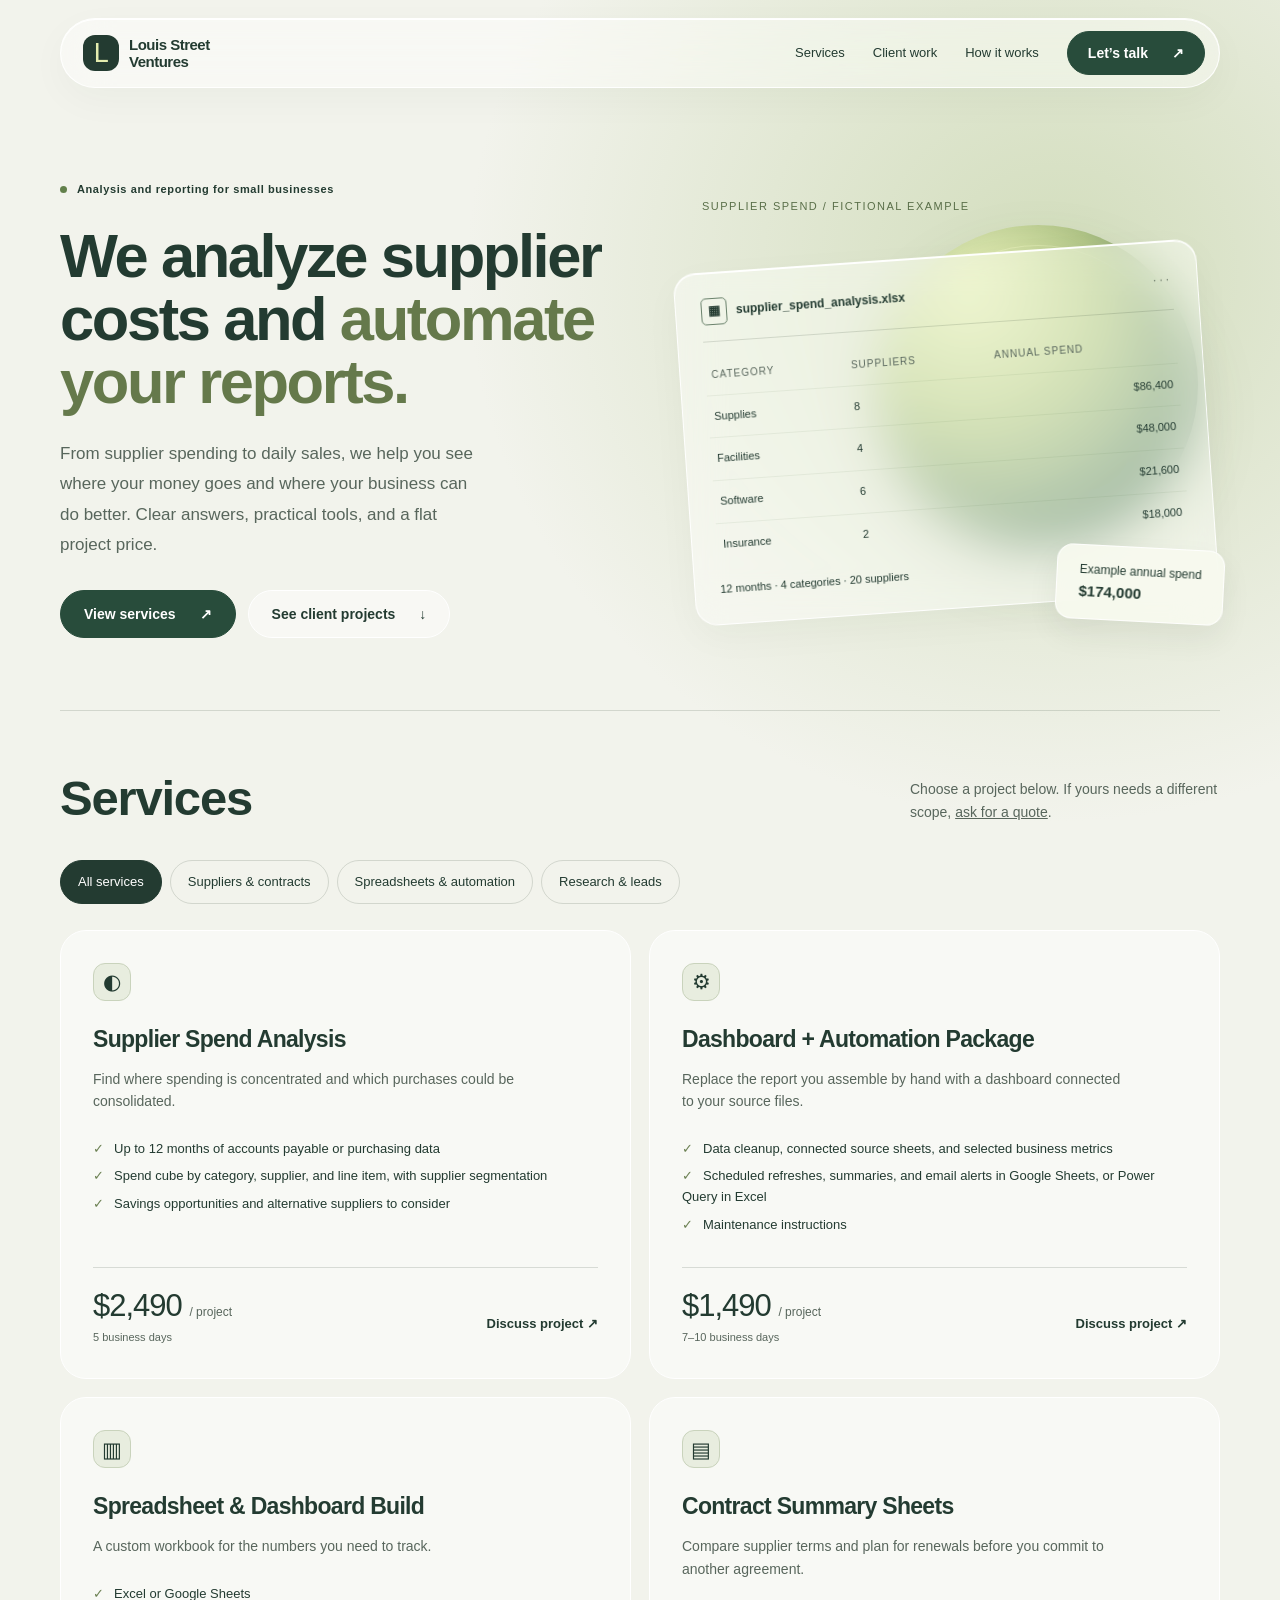
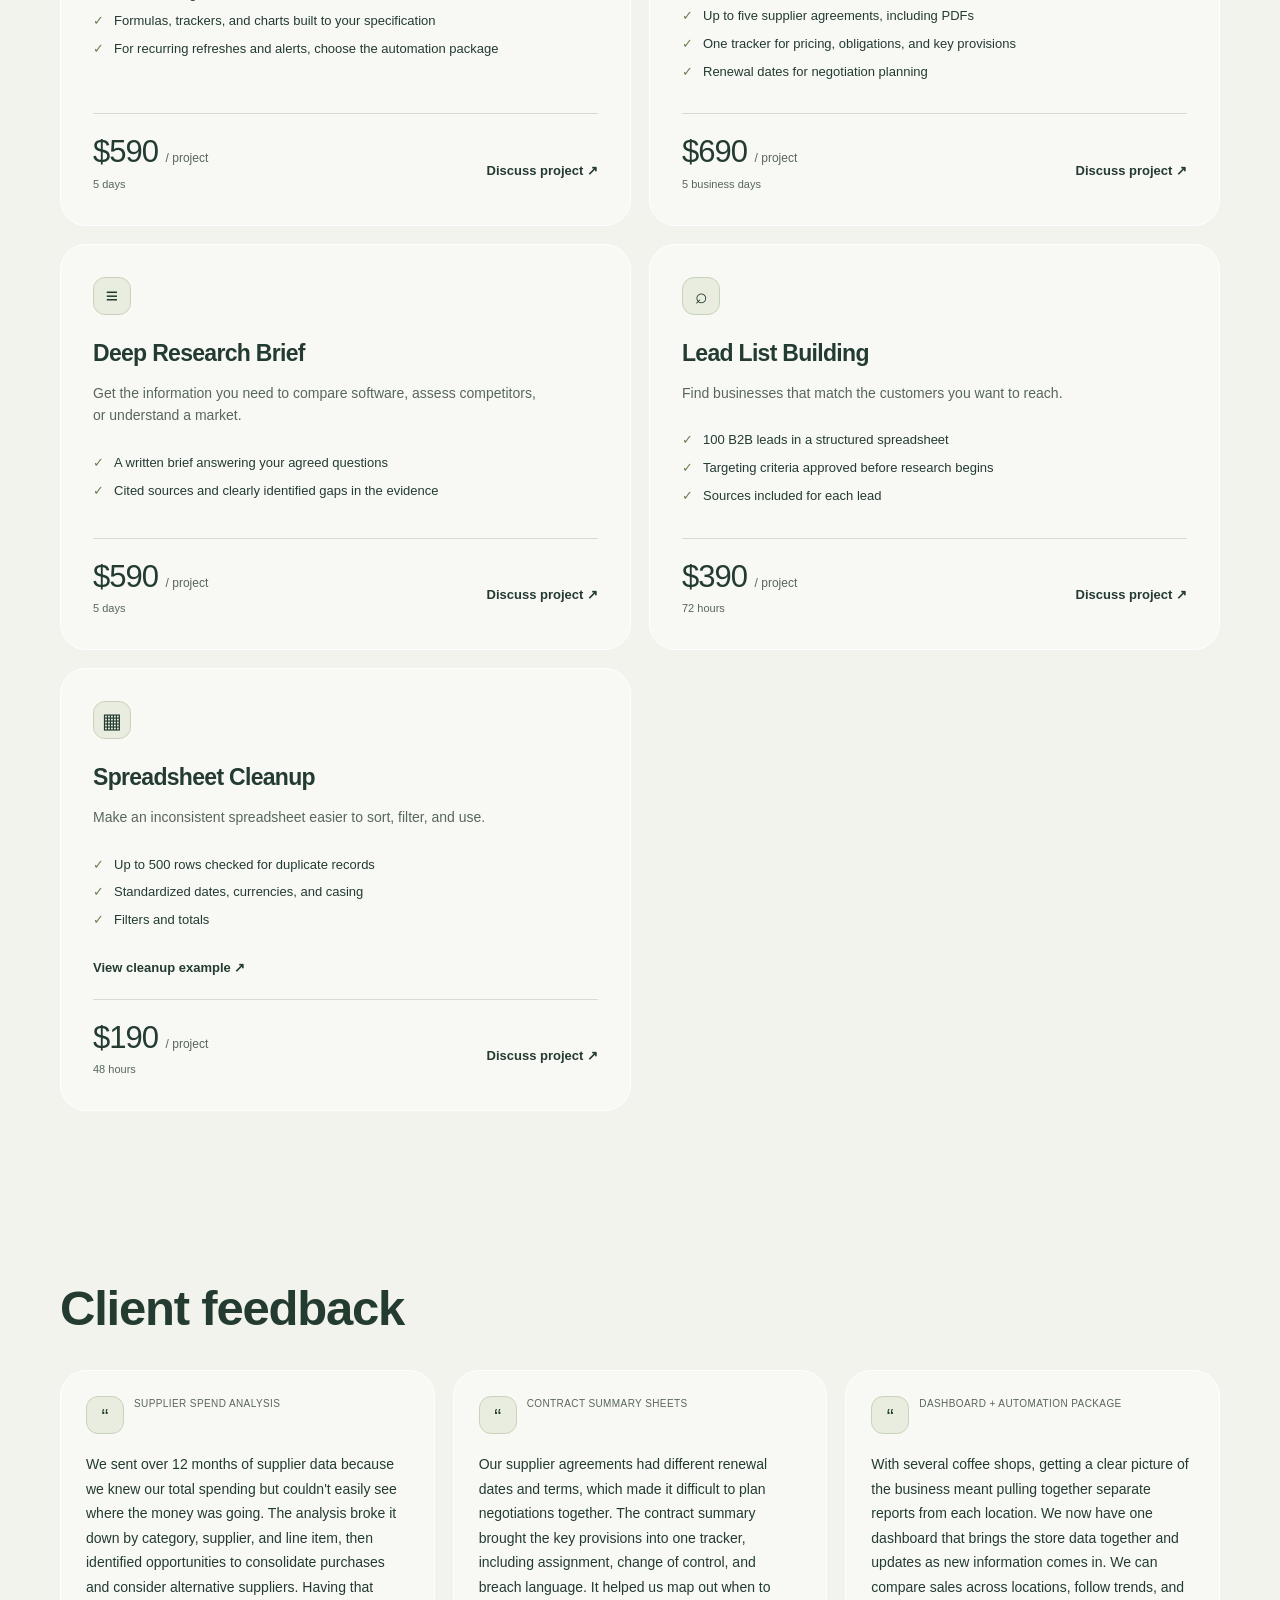
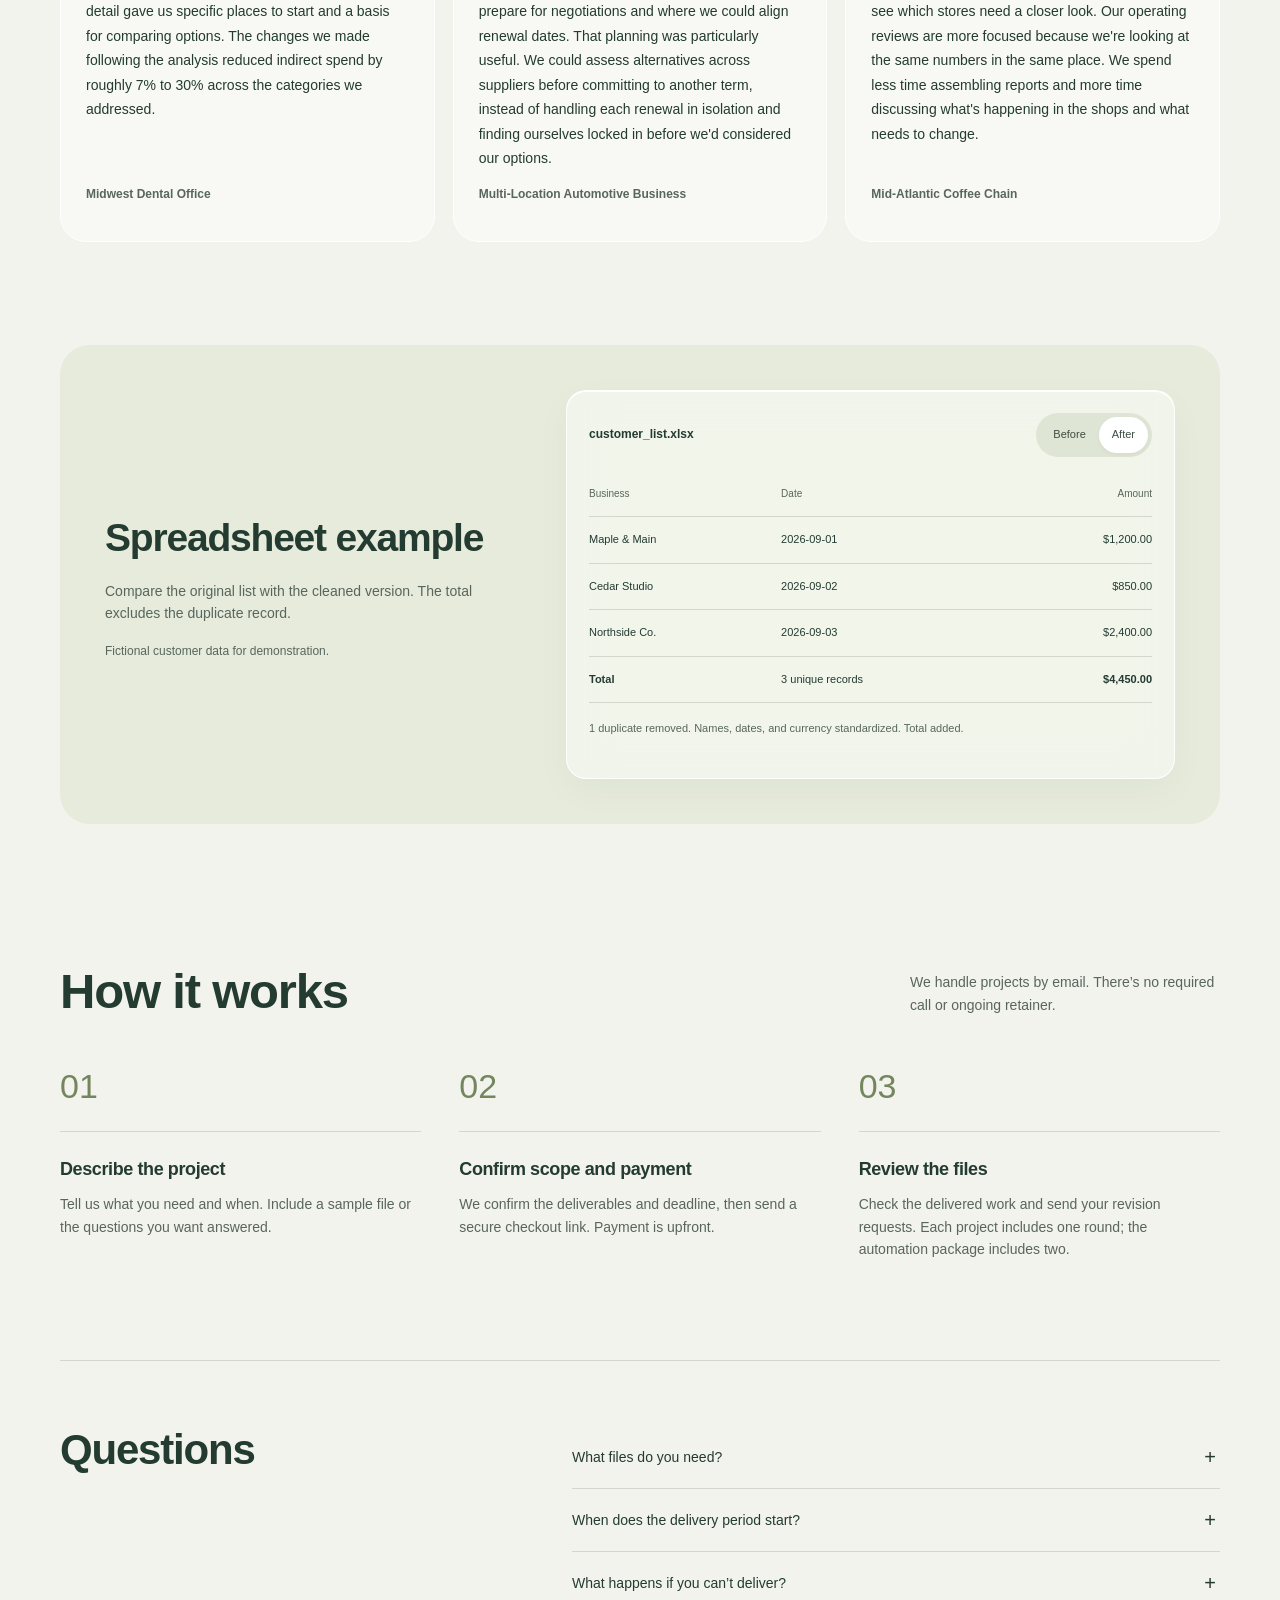
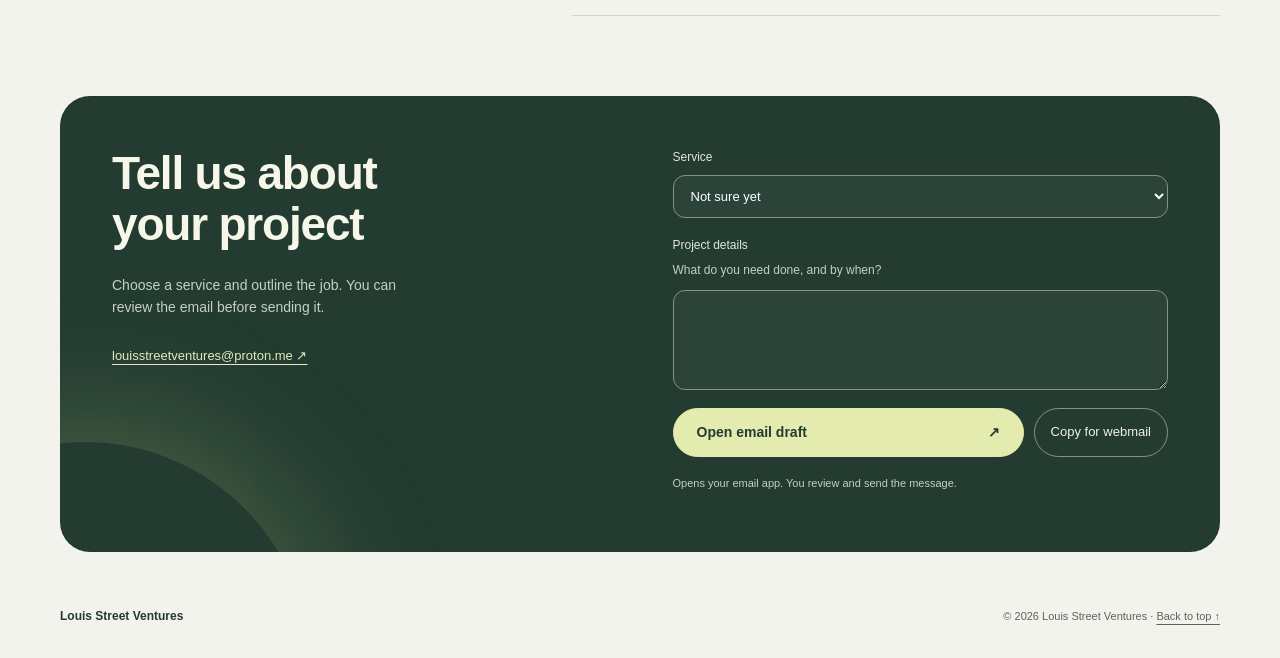
==== commit e850a423: "Update launch prices" ====
--- a/index.html
+++ b/index.html
@@ -34,7 +34,7 @@
 <h3>Supplier Spend Analysis</h3>
 <p>Find where spending is concentrated and which purchases could be consolidated.</p>
 <ul><li>Up to 12 months of accounts payable or purchasing data</li><li>Spend cube by category, supplier, and line item, with supplier segmentation</li><li>Savings opportunities and alternative suppliers to consider</li></ul>
-<div class="service-footer"><div><div class="price">$2,220 <small>/ project</small></div><div class="delivery">5 business days</div></div>
+<div class="service-footer"><div><div class="price">$2,490 <small>/ project</small></div><div class="delivery">5 business days</div></div>
 <a class="text-link" href="mailto:louisstreetventures@proton.me?subject=Supplier%20Spend%20Analysis" data-service="spend" aria-label="Discuss project: Supplier Spend Analysis">Discuss project ↗</a></div>
 </article>
 <article class="service" data-group="spreadsheets" data-key="automation">
@@ -42,23 +42,23 @@
 <h3>Dashboard + Automation Package</h3>
 <p>Replace the report you assemble by hand with a dashboard connected to your source files.</p>
 <ul><li>Data cleanup, connected source sheets, and selected business metrics</li><li>Scheduled refreshes, summaries, and email alerts in Google Sheets, or Power Query in Excel</li><li>Maintenance instructions</li></ul>
-<div class="service-footer"><div><div class="price">$1,200 <small>/ project</small></div><div class="delivery">7–10 business days</div></div>
-<a class="text-link" href="mailto:louisstreetventures@proton.me?subject=Dashboard%20%2B%20Automation%20Package%20(%241%2C200)" data-service="automation" aria-label="Discuss project: Dashboard + Automation Package">Discuss project ↗</a></div>
+<div class="service-footer"><div><div class="price">$1,490 <small>/ project</small></div><div class="delivery">7–10 business days</div></div>
+<a class="text-link" href="mailto:louisstreetventures@proton.me?subject=Dashboard%20%2B%20Automation%20Package%20(%241%2C490)" data-service="automation" aria-label="Discuss project: Dashboard + Automation Package">Discuss project ↗</a></div>
 </article>
 <article class="service" data-group="spreadsheets" data-key="build">
 <div class="service-heading"><span class="service-symbol" aria-hidden="true">▥</span></div>
 <h3>Spreadsheet &amp; Dashboard Build</h3>
 <p>A custom workbook for the numbers you need to track.</p>
 <ul><li>Excel or Google Sheets</li><li>Formulas, trackers, and charts built to your specification</li><li>For recurring refreshes and alerts, choose the automation package</li></ul>
-<div class="service-footer"><div><div class="price">$349 <small>/ project</small></div><div class="delivery">5 days</div></div>
-<a class="text-link" href="mailto:louisstreetventures@proton.me?subject=Dashboard%20Build%20(%24349)" data-service="build" aria-label="Discuss project: Spreadsheet &amp; Dashboard Build">Discuss project ↗</a></div>
+<div class="service-footer"><div><div class="price">$590 <small>/ project</small></div><div class="delivery">5 days</div></div>
+<a class="text-link" href="mailto:louisstreetventures@proton.me?subject=Dashboard%20Build%20(%24590)" data-service="build" aria-label="Discuss project: Spreadsheet &amp; Dashboard Build">Discuss project ↗</a></div>
 </article>
 <article class="service" data-group="suppliers" data-key="contracts">
 <div class="service-heading"><span class="service-symbol" aria-hidden="true">▤</span></div>
 <h3>Contract Summary Sheets</h3>
 <p>Compare supplier terms and plan for renewals before you commit to another agreement.</p>
 <ul><li>Up to five supplier agreements, including PDFs</li><li>One tracker for pricing, obligations, and key provisions</li><li>Renewal dates for negotiation planning</li></ul>
-<div class="service-footer"><div><div class="price">$299 <small>/ project</small></div><div class="delivery">5 business days</div></div>
+<div class="service-footer"><div><div class="price">$690 <small>/ project</small></div><div class="delivery">5 business days</div></div>
 <a class="text-link" href="mailto:louisstreetventures@proton.me?subject=Contract%20Summary%20Sheets" data-service="contracts" aria-label="Discuss project: Contract Summary Sheets">Discuss project ↗</a></div>
 </article>
 <article class="service" data-group="research" data-key="research">
@@ -66,24 +66,24 @@
 <h3>Deep Research Brief</h3>
 <p>Get the information you need to compare software, assess competitors, or understand a market.</p>
 <ul><li>A written brief answering your agreed questions</li><li>Cited sources and clearly identified gaps in the evidence</li></ul>
-<div class="service-footer"><div><div class="price">$199 <small>/ project</small></div><div class="delivery">5 days</div></div>
-<a class="text-link" href="mailto:louisstreetventures@proton.me?subject=Research%20Brief%20(%24199)" data-service="research" aria-label="Discuss project: Deep Research Brief">Discuss project ↗</a></div>
+<div class="service-footer"><div><div class="price">$590 <small>/ project</small></div><div class="delivery">5 days</div></div>
+<a class="text-link" href="mailto:louisstreetventures@proton.me?subject=Research%20Brief%20(%24590)" data-service="research" aria-label="Discuss project: Deep Research Brief">Discuss project ↗</a></div>
 </article>
 <article class="service" data-group="research" data-key="leads">
 <div class="service-heading"><span class="service-symbol" aria-hidden="true">⌕</span></div>
 <h3>Lead List Building</h3>
 <p>Find businesses that match the customers you want to reach.</p>
 <ul><li>100 B2B leads in a structured spreadsheet</li><li>Targeting criteria approved before research begins</li><li>Sources included for each lead</li></ul>
-<div class="service-footer"><div><div class="price">$149 <small>/ project</small></div><div class="delivery">72 hours</div></div>
-<a class="text-link" href="mailto:louisstreetventures@proton.me?subject=Lead%20List%20(%24149)" data-service="leads" aria-label="Discuss project: Lead List Building">Discuss project ↗</a></div>
+<div class="service-footer"><div><div class="price">$390 <small>/ project</small></div><div class="delivery">72 hours</div></div>
+<a class="text-link" href="mailto:louisstreetventures@proton.me?subject=Lead%20List%20(%24390)" data-service="leads" aria-label="Discuss project: Lead List Building">Discuss project ↗</a></div>
 </article>
 <article class="service" data-group="spreadsheets" data-key="cleanup">
 <div class="service-heading"><span class="service-symbol" aria-hidden="true">▦</span></div>
 <h3>Spreadsheet Cleanup</h3>
 <p>Make an inconsistent spreadsheet easier to sort, filter, and use.</p>
 <ul><li>Up to 500 rows checked for duplicate records</li><li>Standardized dates, currencies, and casing</li><li>Filters and totals</li></ul>
-<a class="text-link sample-link" href="sample.html">View cleanup example ↗</a><div class="service-footer"><div><div class="price">$129 <small>/ project</small></div><div class="delivery">48 hours</div></div>
-<a class="text-link" href="mailto:louisstreetventures@proton.me?subject=Spreadsheet%20Cleanup%20(%24129)" data-service="cleanup" aria-label="Discuss project: Spreadsheet Cleanup">Discuss project ↗</a></div>
+<a class="text-link sample-link" href="sample.html">View cleanup example ↗</a><div class="service-footer"><div><div class="price">$190 <small>/ project</small></div><div class="delivery">48 hours</div></div>
+<a class="text-link" href="mailto:louisstreetventures@proton.me?subject=Spreadsheet%20Cleanup%20(%24190)" data-service="cleanup" aria-label="Discuss project: Spreadsheet Cleanup">Discuss project ↗</a></div>
 </article>
 </div></section> <section id='testimonials'><div class='section-head'><div><h2>Client feedback</h2></div></div><div class='service-grid'><article class='service'><div class='service-heading'><span class='service-symbol' aria-hidden='true'>&ldquo;</span><span class='service-num'>SUPPLIER SPEND ANALYSIS</span></div><p class='t-quote'>We sent over 12 months of supplier data because we knew our total spending but couldn't easily see where the money was going. The analysis broke it down by category, supplier, and line item, then identified opportunities to consolidate purchases and consider alternative suppliers. Having that detail gave us specific places to start and a basis for comparing options. The changes we made following the analysis reduced indirect spend by roughly 7% to 30% across the categories we addressed.</p><p class='t-attrib'>Midwest Dental Office</p></article><article class='service'><div class='service-heading'><span class='service-symbol' aria-hidden='true'>&ldquo;</span><span class='service-num'>CONTRACT SUMMARY SHEETS</span></div><p class='t-quote'>Our supplier agreements had different renewal dates and terms, which made it difficult to plan negotiations together. The contract summary brought the key provisions into one tracker, including assignment, change of control, and breach language. It helped us map out when to prepare for negotiations and where we could align renewal dates. That planning was particularly useful. We could assess alternatives across suppliers before committing to another term, instead of handling each renewal in isolation and finding ourselves locked in before we'd considered our options.</p><p class='t-attrib'>Multi-Location Automotive Business</p></article><article class='service'><div class='service-heading'><span class='service-symbol' aria-hidden='true'>&ldquo;</span><span class='service-num'>DASHBOARD + AUTOMATION PACKAGE</span></div><p class='t-quote'>With several coffee shops, getting a clear picture of the business meant pulling together separate reports from each location. We now have one dashboard that brings the store data together and updates as new information comes in. We can compare sales across locations, follow trends, and see which stores need a closer look. Our operating reviews are more focused because we're looking at the same numbers in the same place. We spend less time assembling reports and more time discussing what's happening in the shops and what needs to change.</p><p class='t-attrib'>Mid-Atlantic Coffee Chain</p></article></div></section>
 <section id="sample" class="sample-section" aria-labelledby="sample-heading"><div class="sample-panel"><div class="sample-copy"><h2 id="sample-heading">Spreadsheet example</h2><p>Compare the original list with the cleaned version. The total excludes the duplicate record.</p><p class="fine">Fictional customer data for demonstration.</p></div><div class="sample-ui glass"><div class="sample-toolbar"><span class="sample-title">customer_list.xlsx</span><div class="toggle sample-controls" role="group" aria-label="Spreadsheet example view"><button type="button" aria-pressed="false" id="before">Before</button><button type="button" aria-pressed="true" id="after">After</button></div></div><div class="table-scroll"><table class="sample-table" aria-label="Example customer spreadsheet"><thead><tr><th>Business</th><th>Date</th><th>Amount</th></tr></thead><tbody id="sample-rows"><tr><td>Maple &amp; Main</td><td>2026-09-01</td><td>$1,200.00</td></tr><tr><td>Cedar Studio</td><td>2026-09-02</td><td>$850.00</td></tr><tr><td>Northside Co.</td><td>2026-09-03</td><td>$2,400.00</td></tr><tr><td><strong>Total</strong></td><td>3 unique records</td><td><strong>$4,450.00</strong></td></tr></tbody></table></div><p class="sample-result" id="sample-result" aria-live="polite">1 duplicate removed. Names, dates, and currency standardized. Total added.</p></div></div></section>
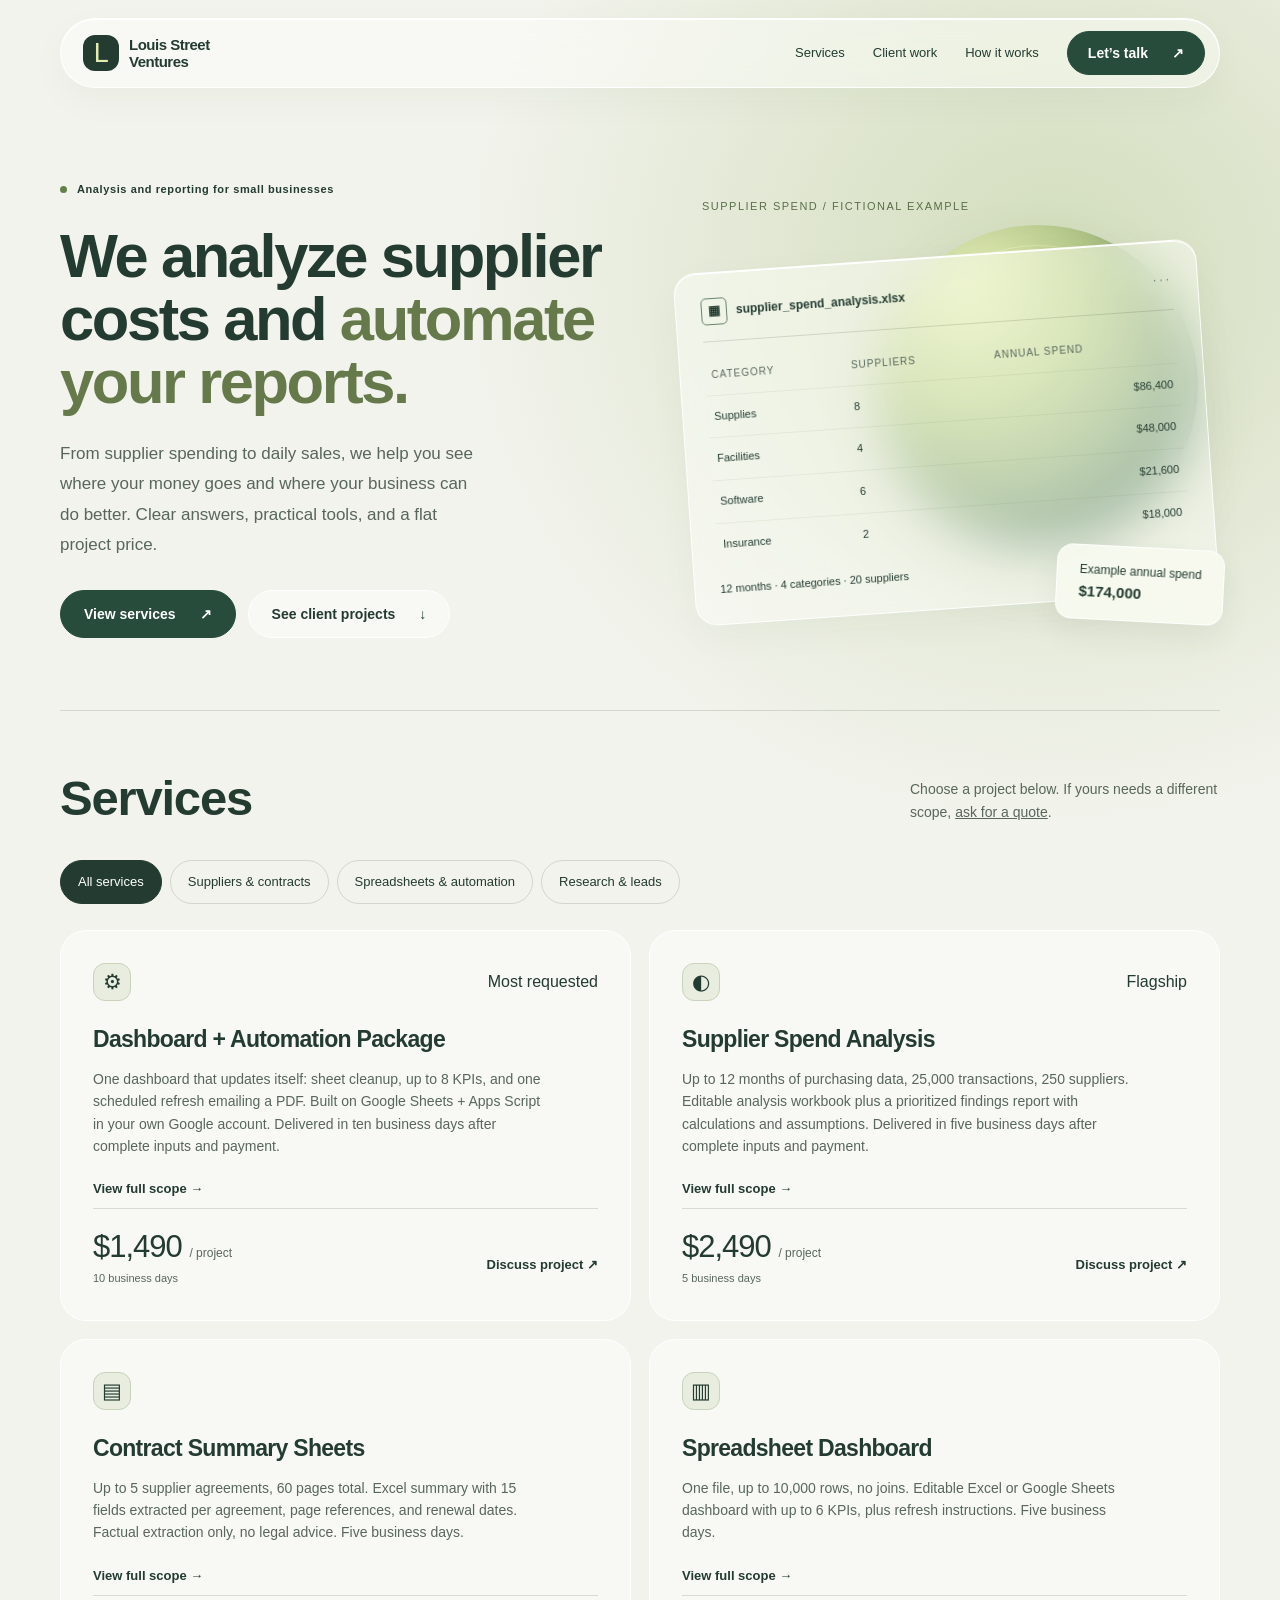
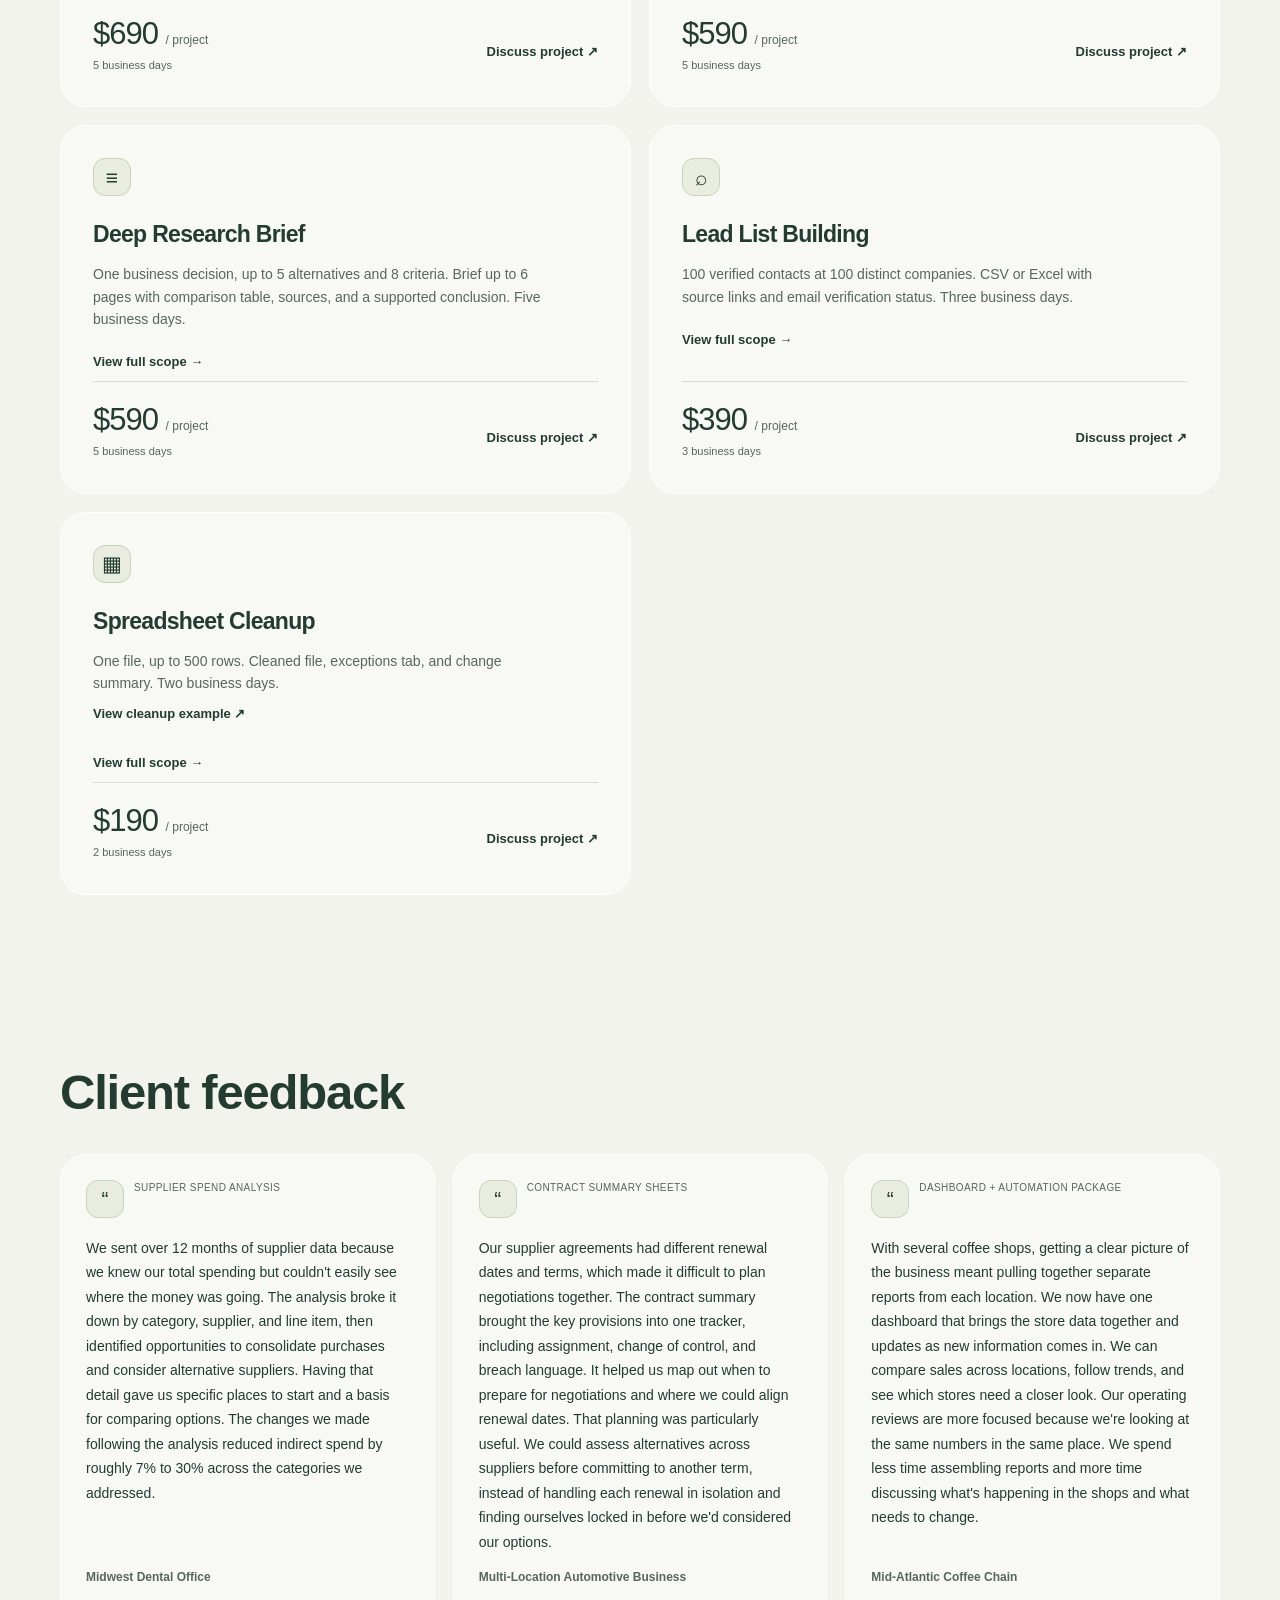
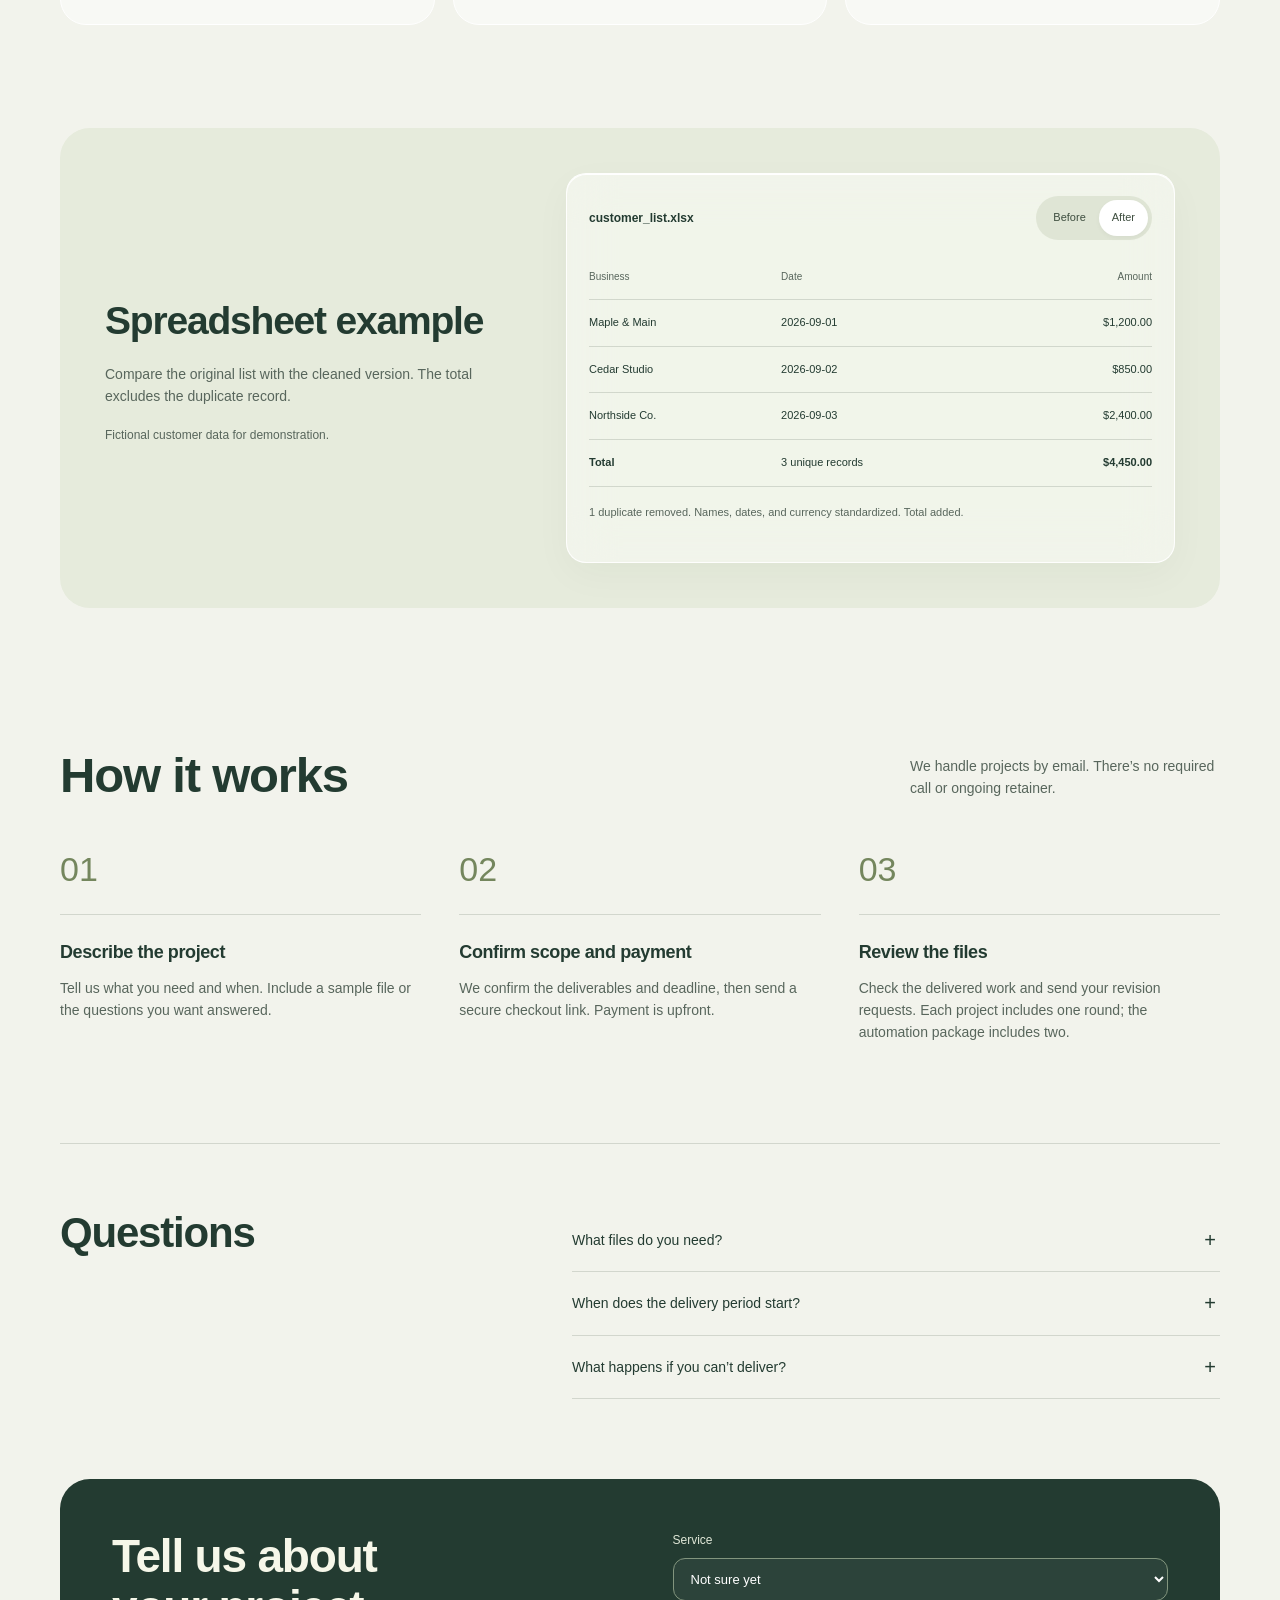
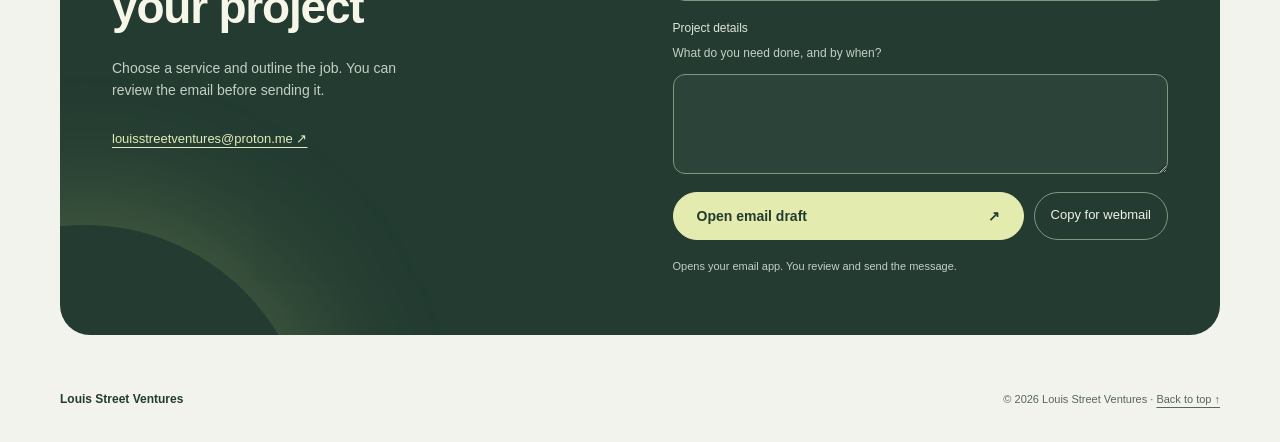
==== commit 1976885a: "Compact service cards with full-scope links" ====
--- a/index.html
+++ b/index.html
@@ -29,60 +29,60 @@
 <button type="button" data-filter="research" aria-pressed="false" aria-controls="service-list">Research &amp; leads</button>
 <span id="filter-count" class="sr-only" role="status"></span></div>
 <div class="service-grid" id="service-list">
+<article class="service" data-group="spreadsheets" data-key="automation">
+<div class="service-heading"><span class="service-symbol" aria-hidden="true">⚙</span><span class="service-badge">Most requested</span></div>
+<h3>Dashboard + Automation Package</h3>
+<p>One dashboard that updates itself: sheet cleanup, up to 8 KPIs, and one scheduled refresh emailing a PDF. Built on Google Sheets + Apps Script in your own Google account. Delivered in ten business days after complete inputs and payment.</p>
+<a class="text-link scope-link" href="/services/dashboard-automation.html">View full scope →</a>
+<div class="service-footer"><div><div class="price">$1,490 <small>/ project</small></div><div class="delivery">10 business days</div></div>
+<a class="text-link" href="mailto:louisstreetventures@proton.me?subject=Dashboard%20%2B%20Automation%20Package%20(%241%2C490)" data-service="automation" aria-label="Discuss project: Dashboard + Automation Package">Discuss project ↗</a></div>
+</article>
 <article class="service" data-group="suppliers" data-key="spend">
-<div class="service-heading"><span class="service-symbol" aria-hidden="true">◐</span></div>
+<div class="service-heading"><span class="service-symbol" aria-hidden="true">◐</span><span class="service-badge">Flagship</span></div>
 <h3>Supplier Spend Analysis</h3>
-<p>Find where spending is concentrated and which purchases could be consolidated.</p>
-<ul><li>Up to 12 months of accounts payable or purchasing data</li><li>Spend cube by category, supplier, and line item, with supplier segmentation</li><li>Savings opportunities and alternative suppliers to consider</li></ul>
+<p>Up to 12 months of purchasing data, 25,000 transactions, 250 suppliers. Editable analysis workbook plus a prioritized findings report with calculations and assumptions. Delivered in five business days after complete inputs and payment.</p>
+<a class="text-link scope-link" href="/services/spend-analysis.html">View full scope →</a>
 <div class="service-footer"><div><div class="price">$2,490 <small>/ project</small></div><div class="delivery">5 business days</div></div>
 <a class="text-link" href="mailto:louisstreetventures@proton.me?subject=Supplier%20Spend%20Analysis" data-service="spend" aria-label="Discuss project: Supplier Spend Analysis">Discuss project ↗</a></div>
-</article>
-<article class="service" data-group="spreadsheets" data-key="automation">
-<div class="service-heading"><span class="service-symbol" aria-hidden="true">⚙</span></div>
-<h3>Dashboard + Automation Package</h3>
-<p>Replace the report you assemble by hand with a dashboard connected to your source files.</p>
-<ul><li>Data cleanup, connected source sheets, and selected business metrics</li><li>Scheduled refreshes, summaries, and email alerts in Google Sheets, or Power Query in Excel</li><li>Maintenance instructions</li></ul>
-<div class="service-footer"><div><div class="price">$1,490 <small>/ project</small></div><div class="delivery">7–10 business days</div></div>
-<a class="text-link" href="mailto:louisstreetventures@proton.me?subject=Dashboard%20%2B%20Automation%20Package%20(%241%2C490)" data-service="automation" aria-label="Discuss project: Dashboard + Automation Package">Discuss project ↗</a></div>
-</article>
-<article class="service" data-group="spreadsheets" data-key="build">
-<div class="service-heading"><span class="service-symbol" aria-hidden="true">▥</span></div>
-<h3>Spreadsheet &amp; Dashboard Build</h3>
-<p>A custom workbook for the numbers you need to track.</p>
-<ul><li>Excel or Google Sheets</li><li>Formulas, trackers, and charts built to your specification</li><li>For recurring refreshes and alerts, choose the automation package</li></ul>
-<div class="service-footer"><div><div class="price">$590 <small>/ project</small></div><div class="delivery">5 days</div></div>
-<a class="text-link" href="mailto:louisstreetventures@proton.me?subject=Dashboard%20Build%20(%24590)" data-service="build" aria-label="Discuss project: Spreadsheet &amp; Dashboard Build">Discuss project ↗</a></div>
 </article>
 <article class="service" data-group="suppliers" data-key="contracts">
 <div class="service-heading"><span class="service-symbol" aria-hidden="true">▤</span></div>
 <h3>Contract Summary Sheets</h3>
-<p>Compare supplier terms and plan for renewals before you commit to another agreement.</p>
-<ul><li>Up to five supplier agreements, including PDFs</li><li>One tracker for pricing, obligations, and key provisions</li><li>Renewal dates for negotiation planning</li></ul>
+<p>Up to 5 supplier agreements, 60 pages total. Excel summary with 15 fields extracted per agreement, page references, and renewal dates. Factual extraction only, no legal advice. Five business days.</p>
+<a class="text-link scope-link" href="/services/contract-summaries.html">View full scope →</a>
 <div class="service-footer"><div><div class="price">$690 <small>/ project</small></div><div class="delivery">5 business days</div></div>
 <a class="text-link" href="mailto:louisstreetventures@proton.me?subject=Contract%20Summary%20Sheets" data-service="contracts" aria-label="Discuss project: Contract Summary Sheets">Discuss project ↗</a></div>
+</article>
+<article class="service" data-group="spreadsheets" data-key="build">
+<div class="service-heading"><span class="service-symbol" aria-hidden="true">▥</span></div>
+<h3>Spreadsheet Dashboard</h3>
+<p>One file, up to 10,000 rows, no joins. Editable Excel or Google Sheets dashboard with up to 6 KPIs, plus refresh instructions. Five business days.</p>
+<a class="text-link scope-link" href="/services/spreadsheet-dashboard.html">View full scope →</a>
+<div class="service-footer"><div><div class="price">$590 <small>/ project</small></div><div class="delivery">5 business days</div></div>
+<a class="text-link" href="mailto:louisstreetventures@proton.me?subject=Spreadsheet%20Dashboard%20(%24590)" data-service="build" aria-label="Discuss project: Spreadsheet Dashboard">Discuss project ↗</a></div>
 </article>
 <article class="service" data-group="research" data-key="research">
 <div class="service-heading"><span class="service-symbol" aria-hidden="true">≡</span></div>
 <h3>Deep Research Brief</h3>
-<p>Get the information you need to compare software, assess competitors, or understand a market.</p>
-<ul><li>A written brief answering your agreed questions</li><li>Cited sources and clearly identified gaps in the evidence</li></ul>
-<div class="service-footer"><div><div class="price">$590 <small>/ project</small></div><div class="delivery">5 days</div></div>
+<p>One business decision, up to 5 alternatives and 8 criteria. Brief up to 6 pages with comparison table, sources, and a supported conclusion. Five business days.</p>
+<a class="text-link scope-link" href="/services/research-brief.html">View full scope →</a>
+<div class="service-footer"><div><div class="price">$590 <small>/ project</small></div><div class="delivery">5 business days</div></div>
 <a class="text-link" href="mailto:louisstreetventures@proton.me?subject=Research%20Brief%20(%24590)" data-service="research" aria-label="Discuss project: Deep Research Brief">Discuss project ↗</a></div>
 </article>
 <article class="service" data-group="research" data-key="leads">
 <div class="service-heading"><span class="service-symbol" aria-hidden="true">⌕</span></div>
 <h3>Lead List Building</h3>
-<p>Find businesses that match the customers you want to reach.</p>
-<ul><li>100 B2B leads in a structured spreadsheet</li><li>Targeting criteria approved before research begins</li><li>Sources included for each lead</li></ul>
-<div class="service-footer"><div><div class="price">$390 <small>/ project</small></div><div class="delivery">72 hours</div></div>
+<p>100 verified contacts at 100 distinct companies. CSV or Excel with source links and email verification status. Three business days.</p>
+<a class="text-link scope-link" href="/services/lead-list.html">View full scope →</a>
+<div class="service-footer"><div><div class="price">$390 <small>/ project</small></div><div class="delivery">3 business days</div></div>
 <a class="text-link" href="mailto:louisstreetventures@proton.me?subject=Lead%20List%20(%24390)" data-service="leads" aria-label="Discuss project: Lead List Building">Discuss project ↗</a></div>
 </article>
 <article class="service" data-group="spreadsheets" data-key="cleanup">
 <div class="service-heading"><span class="service-symbol" aria-hidden="true">▦</span></div>
 <h3>Spreadsheet Cleanup</h3>
-<p>Make an inconsistent spreadsheet easier to sort, filter, and use.</p>
-<ul><li>Up to 500 rows checked for duplicate records</li><li>Standardized dates, currencies, and casing</li><li>Filters and totals</li></ul>
-<a class="text-link sample-link" href="sample.html">View cleanup example ↗</a><div class="service-footer"><div><div class="price">$190 <small>/ project</small></div><div class="delivery">48 hours</div></div>
+<p>One file, up to 500 rows. Cleaned file, exceptions tab, and change summary. Two business days.</p>
+<a class="text-link sample-link" href="sample.html">View cleanup example ↗</a><a class="text-link scope-link" href="/services/cleanup.html">View full scope →</a>
+<div class="service-footer"><div><div class="price">$190 <small>/ project</small></div><div class="delivery">2 business days</div></div>
 <a class="text-link" href="mailto:louisstreetventures@proton.me?subject=Spreadsheet%20Cleanup%20(%24190)" data-service="cleanup" aria-label="Discuss project: Spreadsheet Cleanup">Discuss project ↗</a></div>
 </article>
 </div></section> <section id='testimonials'><div class='section-head'><div><h2>Client feedback</h2></div></div><div class='service-grid'><article class='service'><div class='service-heading'><span class='service-symbol' aria-hidden='true'>&ldquo;</span><span class='service-num'>SUPPLIER SPEND ANALYSIS</span></div><p class='t-quote'>We sent over 12 months of supplier data because we knew our total spending but couldn't easily see where the money was going. The analysis broke it down by category, supplier, and line item, then identified opportunities to consolidate purchases and consider alternative suppliers. Having that detail gave us specific places to start and a basis for comparing options. The changes we made following the analysis reduced indirect spend by roughly 7% to 30% across the categories we addressed.</p><p class='t-attrib'>Midwest Dental Office</p></article><article class='service'><div class='service-heading'><span class='service-symbol' aria-hidden='true'>&ldquo;</span><span class='service-num'>CONTRACT SUMMARY SHEETS</span></div><p class='t-quote'>Our supplier agreements had different renewal dates and terms, which made it difficult to plan negotiations together. The contract summary brought the key provisions into one tracker, including assignment, change of control, and breach language. It helped us map out when to prepare for negotiations and where we could align renewal dates. That planning was particularly useful. We could assess alternatives across suppliers before committing to another term, instead of handling each renewal in isolation and finding ourselves locked in before we'd considered our options.</p><p class='t-attrib'>Multi-Location Automotive Business</p></article><article class='service'><div class='service-heading'><span class='service-symbol' aria-hidden='true'>&ldquo;</span><span class='service-num'>DASHBOARD + AUTOMATION PACKAGE</span></div><p class='t-quote'>With several coffee shops, getting a clear picture of the business meant pulling together separate reports from each location. We now have one dashboard that brings the store data together and updates as new information comes in. We can compare sales across locations, follow trends, and see which stores need a closer look. Our operating reviews are more focused because we're looking at the same numbers in the same place. We spend less time assembling reports and more time discussing what's happening in the shops and what needs to change.</p><p class='t-attrib'>Mid-Atlantic Coffee Chain</p></article></div></section>
@@ -94,7 +94,7 @@
 <details><summary>What happens if you can’t deliver?</summary><p>If we can’t deliver what we agreed on, you receive a full refund.</p></details>
 </div></section>
 <section id="contact" class="contact" aria-labelledby="contact-heading"><div class="contact-copy"><h2 id="contact-heading">Tell us about<br>your project</h2><p>Choose a service and outline the job. You can review the email before sending it.</p><a class="email" href="mailto:louisstreetventures@proton.me">louisstreetventures@proton.me ↗</a></div><div><form id="project-form" class="form" hidden>
-<label for="service">Service</label><select id="service" name="service"><option value="unsure" data-prompt="What do you need done, and by when?">Not sure yet</option><option value="spend" data-price="$2,220" data-days="5 business days" data-revisions="1" data-prompt="Which spending categories need review? How many months of purchasing data do you have?">Supplier Spend Analysis ($2,220)</option><option value="automation" data-price="$1,200" data-days="7–10 business days" data-revisions="2" data-prompt="Which report do you prepare today? What are its source files, metrics, and update frequency?">Dashboard + Automation Package ($1,200)</option><option value="build" data-price="$349" data-days="5 days" data-revisions="1" data-prompt="Do you use Excel or Google Sheets? What should the workbook track or calculate?">Spreadsheet &amp; Dashboard Build ($349)</option><option value="contracts" data-price="$299" data-days="5 business days" data-revisions="1" data-prompt="How many supplier agreements need review? Which terms or upcoming renewals matter most?">Contract Summary Sheets ($299)</option><option value="research" data-price="$199" data-days="5 days" data-revisions="1" data-prompt="What decision will this research support? What questions must the brief answer?">Deep Research Brief ($199)</option><option value="leads" data-price="$149" data-days="72 hours" data-revisions="1" data-prompt="Which industries, locations, and business sizes are you targeting?">Lead List Building ($149)</option><option value="cleanup" data-price="$129" data-days="48 hours" data-revisions="1" data-prompt="How many rows need cleaning? What problems have you noticed in the file?">Spreadsheet Cleanup ($129)</option><option value="custom" data-prompt="Describe the work, the files involved, and your deadline.">Custom project</option></select>
+<label for="service">Service</label><select id="service" name="service"><option value="unsure" data-prompt="What do you need done, and by when?">Not sure yet</option><option value="spend" data-price="$2,220" data-days="5 business days" data-revisions="1" data-prompt="Which spending categories need review? How many months of purchasing data do you have?">Supplier Spend Analysis ($2,220)</option><option value="automation" data-price="$1,200" data-days="7–10 business days" data-revisions="2" data-prompt="Which report do you prepare today? What are its source files, metrics, and update frequency?">Dashboard + Automation Package ($1,200)</option><option value="build" data-price="$349" data-days="5 days" data-revisions="1" data-prompt="Do you use Excel or Google Sheets? What should the workbook track or calculate?">Spreadsheet Dashboard ($349)</option><option value="contracts" data-price="$299" data-days="5 business days" data-revisions="1" data-prompt="How many supplier agreements need review? Which terms or upcoming renewals matter most?">Contract Summary Sheets ($299)</option><option value="research" data-price="$199" data-days="5 days" data-revisions="1" data-prompt="What decision will this research support? What questions must the brief answer?">Deep Research Brief ($199)</option><option value="leads" data-price="$149" data-days="72 hours" data-revisions="1" data-prompt="Which industries, locations, and business sizes are you targeting?">Lead List Building ($149)</option><option value="cleanup" data-price="$129" data-days="48 hours" data-revisions="1" data-prompt="How many rows need cleaning? What problems have you noticed in the file?">Spreadsheet Cleanup ($129)</option><option value="custom" data-prompt="Describe the work, the files involved, and your deadline.">Custom project</option></select>
 <p id="service-summary" class="service-summary" role="status" hidden></p>
 <label for="brief">Project details</label><p id="brief-hint" class="brief-hint">What do you need done, and by when?</p>
 <textarea id="brief" name="brief" maxlength="2000" aria-describedby="brief-hint" required></textarea>
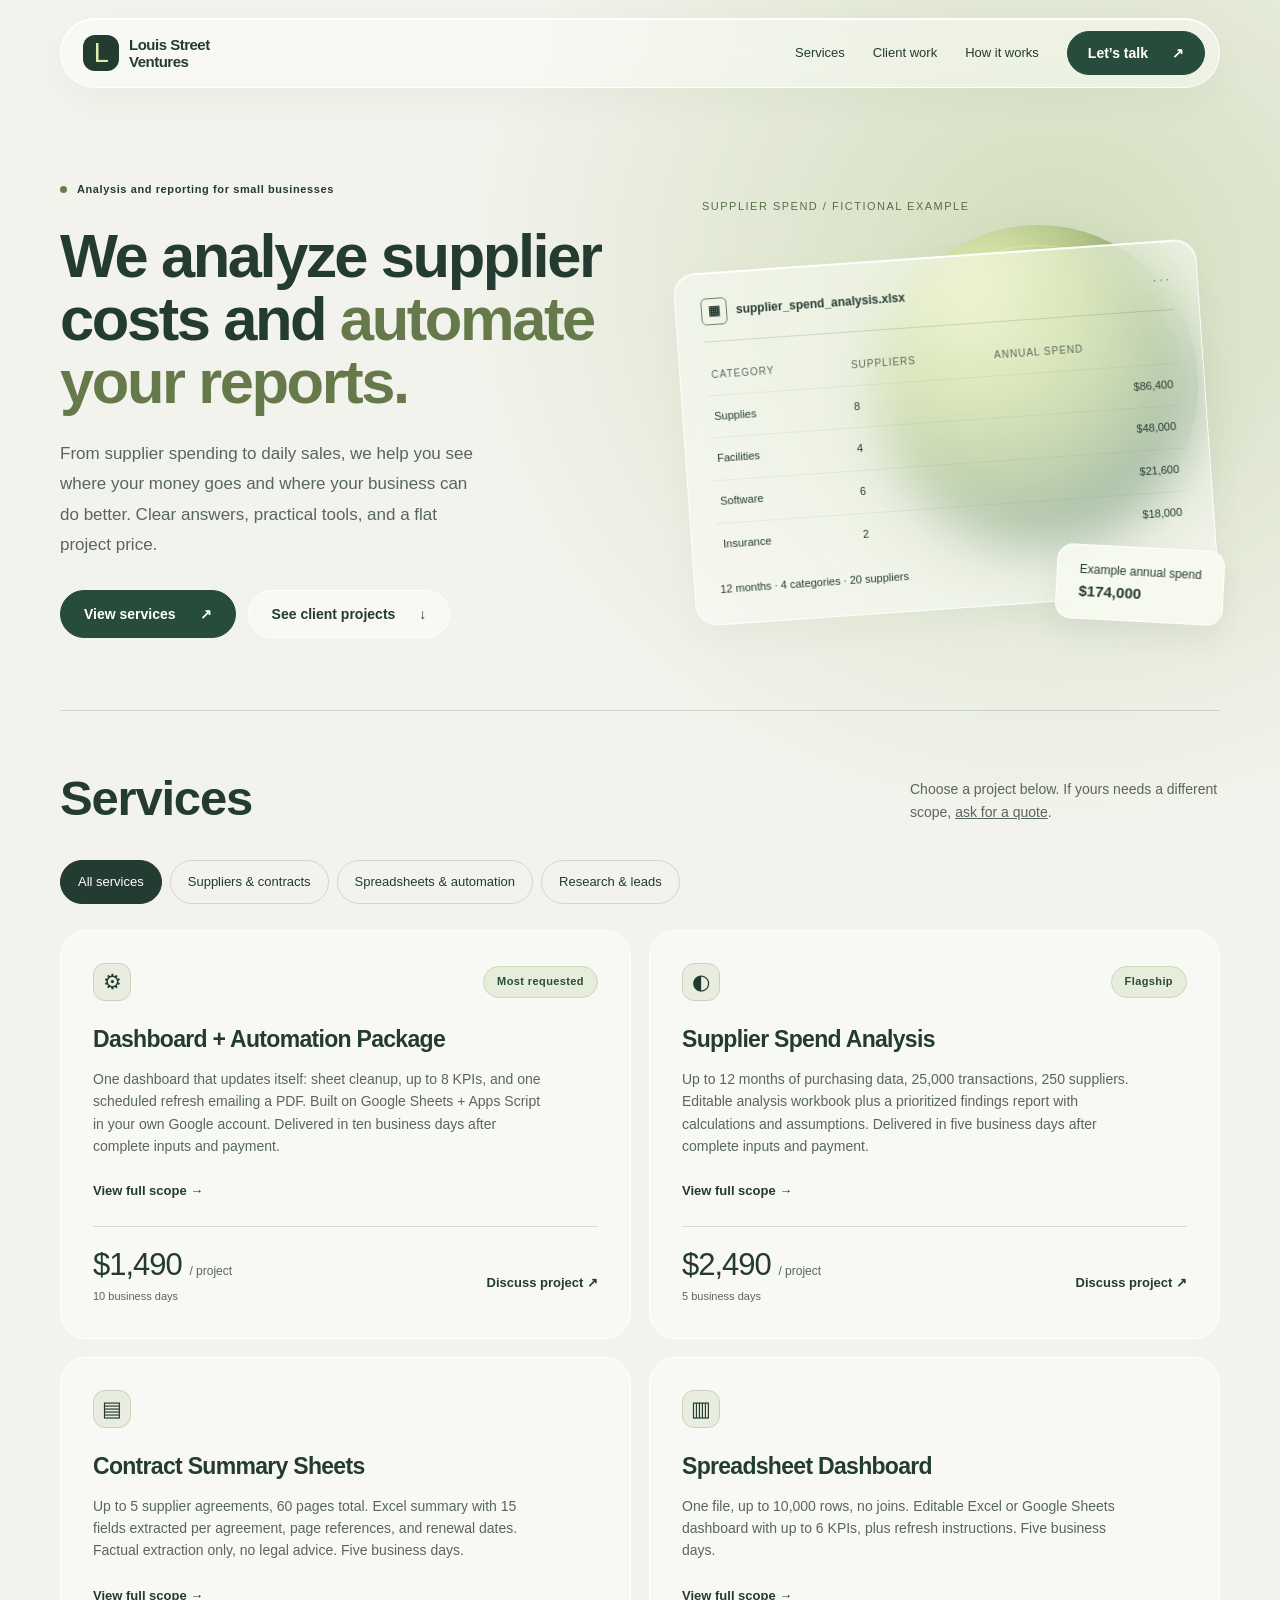
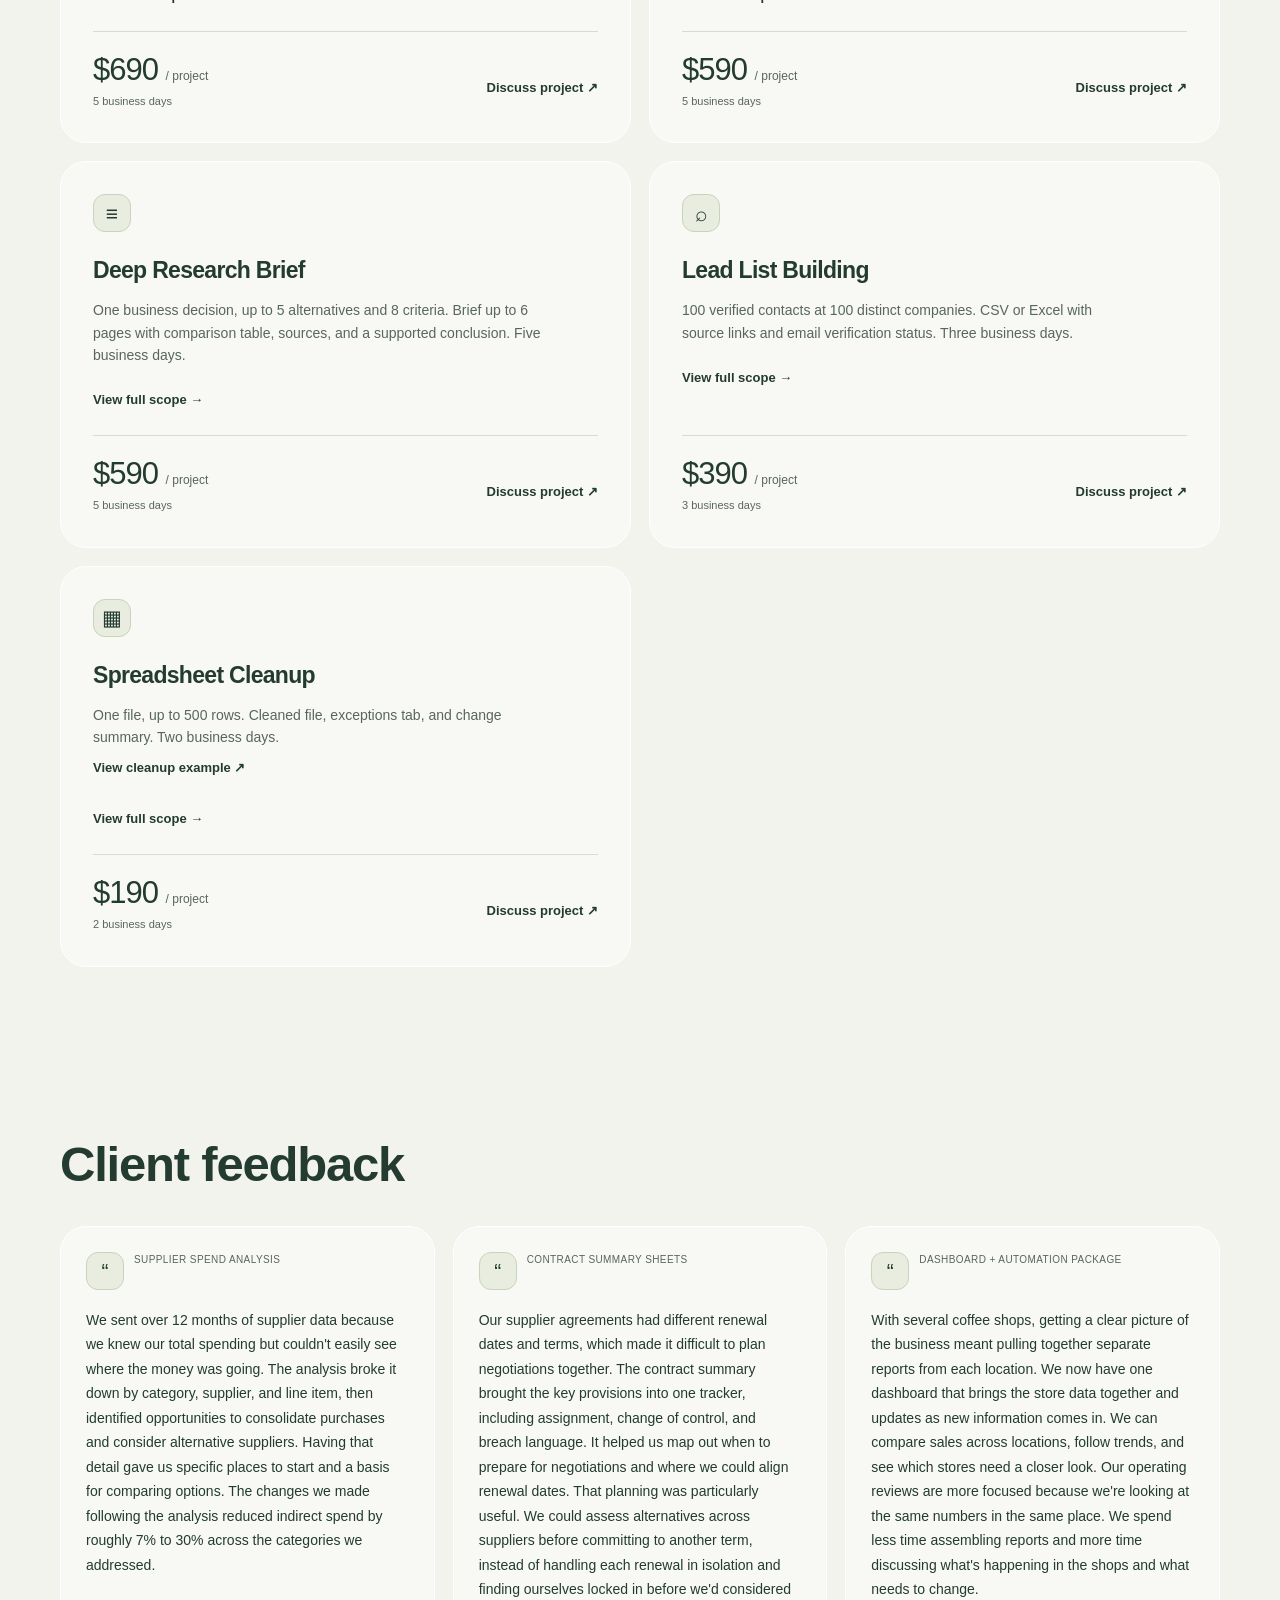
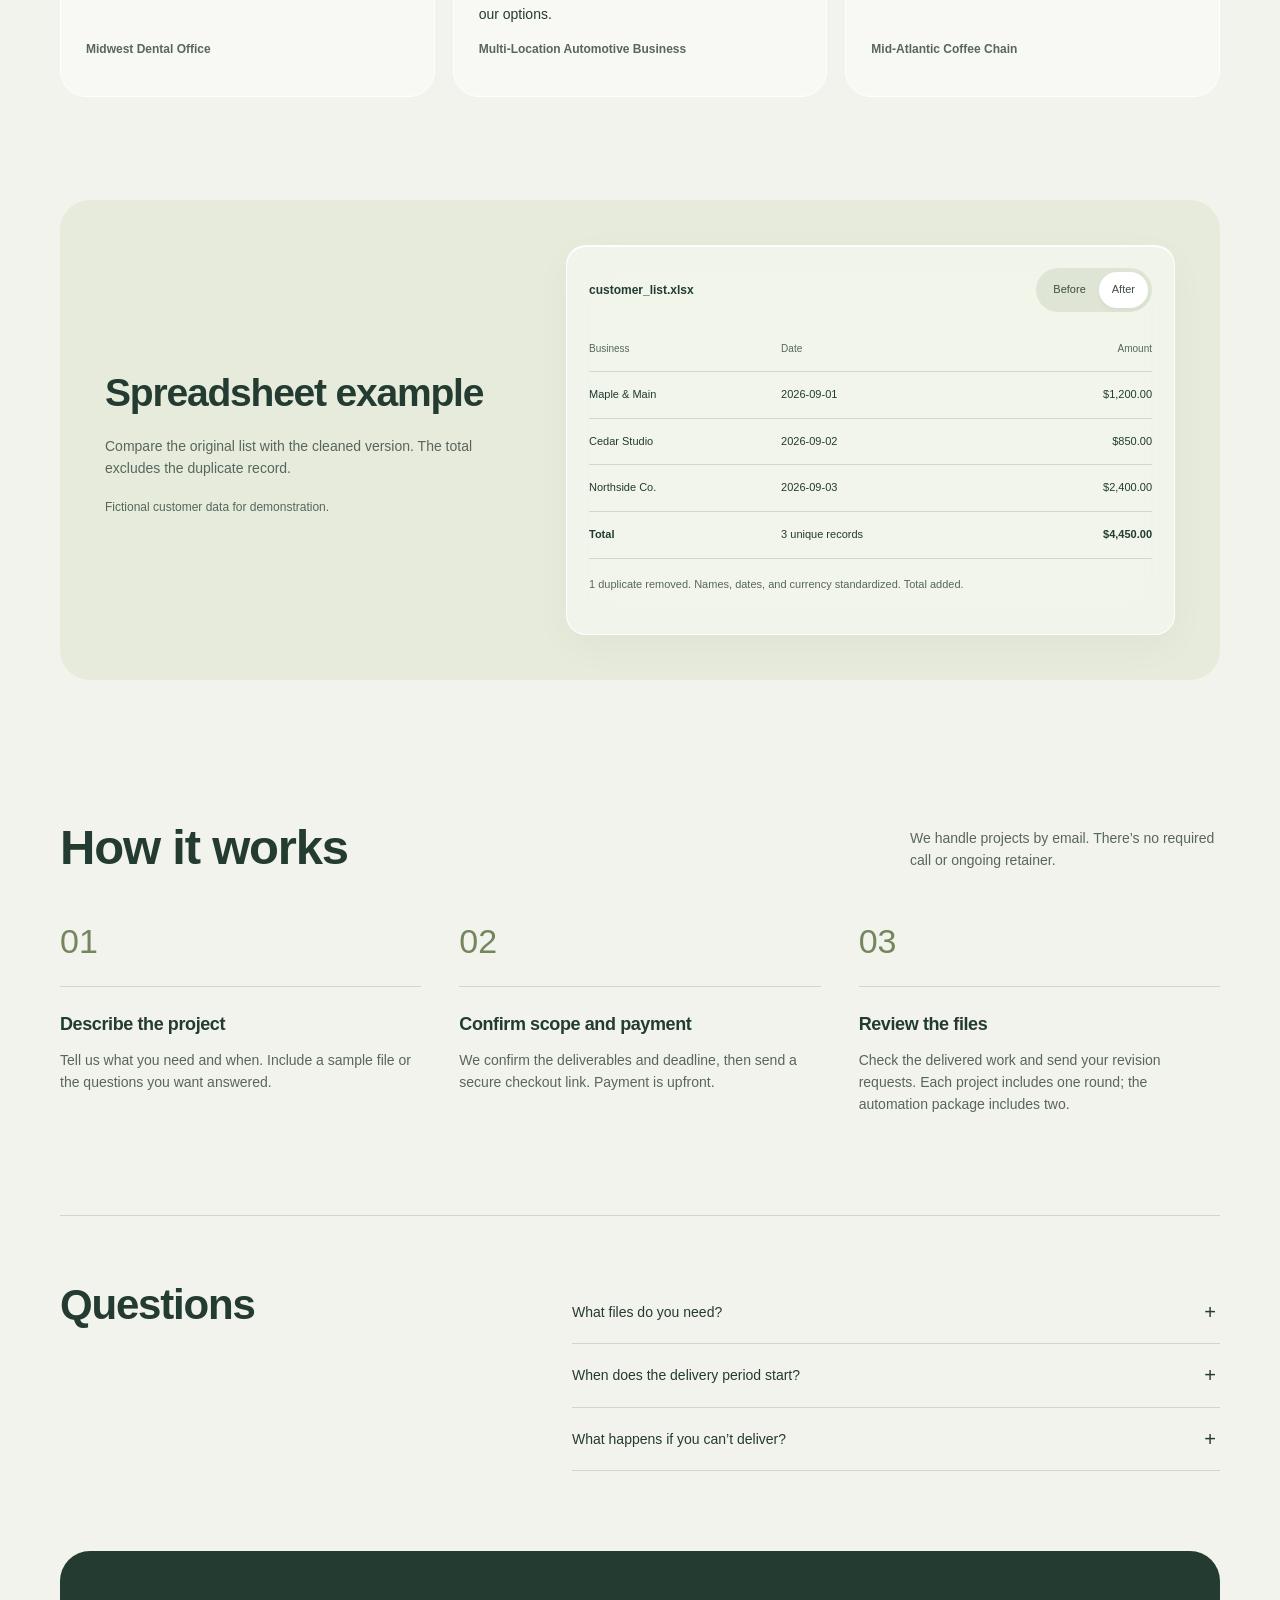
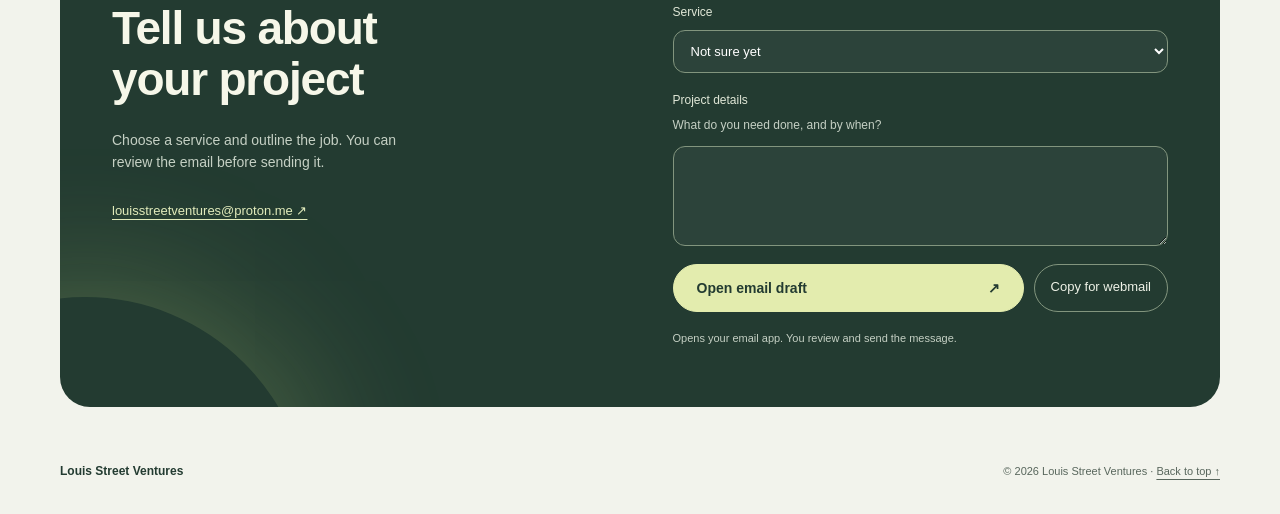
==== commit ac088e4d: "Bump stylesheet version for card styles" ====
--- a/index.html
+++ b/index.html
@@ -12,7 +12,7 @@
 <meta property="og:url" content="https://louisstreetventures.github.io/">
 <link rel="canonical" href="https://louisstreetventures.github.io/">
 <link rel="icon" href="data:image/svg+xml,%3Csvg xmlns='http://www.w3.org/2000/svg' viewBox='0 0 64 64'%3E%3Crect width='64' height='64' rx='18' fill='%23253e33'/%3E%3Cpath d='M20 17v30h25' fill='none' stroke='%23eff2ca' stroke-width='7'/%3E%3C/svg%3E">
-<link rel="stylesheet" href="site.css?v=3">
+<link rel="stylesheet" href="site.css?v=4">
 <script src="site.js?v=1" defer></script>
 </head>
 <body>
--- a/site.css
+++ b/site.css
@@ -1,4 +1,4 @@
-:root{--paper:#f2f3ec;--ink:#233b31;--muted:#58665c;--line:rgba(43,66,48,.16);--green:#284c3b;--lime:#e3ecae;--glass:rgba(255,255,255,.66);--radius:26px}*{box-sizing:border-box}html{scroll-behavior:smooth;scroll-padding-top:110px}body{margin:0;background:var(--paper);color:var(--ink);font-family:"Helvetica Neue",Helvetica,Arial,sans-serif;font-size:16px;line-height:1.6;-webkit-font-smoothing:antialiased}body:before{content:"";position:absolute;top:0;right:0;width:70%;height:900px;z-index:-1;background:radial-gradient(ellipse at 75% 30%,#d2ddbc 0,transparent 62%);pointer-events:none}a{color:inherit}button,input,select,textarea{font:inherit}button,a{-webkit-tap-highlight-color:transparent}button{cursor:pointer}a,button,input,select,textarea,summary{outline-offset:5px} :focus-visible{outline:3px solid #65833b}::selection{background:#d6e59b}.wrap{width:min(1160px,calc(100% - 64px));margin:auto}.skip{position:fixed;top:-80px;left:20px;z-index:100;background:white;padding:12px}.skip:focus{top:12px}.glass{background:var(--glass);border:1px solid rgba(255,255,255,.9);box-shadow:0 12px 38px #24392409,inset 0 1px 0 #fff} @supports(backdrop-filter:blur(20px)){.glass{background:rgba(255,255,255,.46);backdrop-filter:blur(24px) saturate(125%);-webkit-backdrop-filter:blur(24px) saturate(125%)}}.nav-shell{position:sticky;top:18px;z-index:20;margin-top:18px}.nav{border-radius:100px;display:flex;align-items:center;justify-content:space-between;padding:12px 14px 12px 22px;gap:20px}.brand{text-decoration:none;display:flex;gap:10px;align-items:center;font-weight:700;letter-spacing:-.5px;line-height:1.15;font-size:15px}.mark{display:grid;place-items:center;width:36px;height:36px;background:var(--ink);color:var(--lime);border-radius:12px;font-family:inherit;font-size:27px;font-weight:400}.nav-links{display:flex;align-items:center;gap:28px;font-size:13px}.nav-links>a:not(.button){text-decoration:none}.nav-links>a:hover{text-decoration:underline}.button{display:inline-flex;align-items:center;justify-content:center;gap:24px;border-radius:100px;padding:14px 23px;background:var(--green);color:white;text-decoration:none;border:1px solid var(--green);font-size:14px;font-weight:600;line-height:1.3;min-height:48px;transition:background .2s,transform .2s}.button:hover{background:#163326;transform:translateY(-2px)}.button.light{background:#ffffff6b;color:var(--ink);border-color:#ffffff}.button.light:hover{background:white}.nav .button{padding:12px 20px;min-height:44px}.eyebrow{font-size:11px;font-weight:700;letter-spacing:.6px;text-transform:none;display:flex;align-items:center;gap:10px}.dot{width:7px;height:7px;background:#62804b;border-radius:50%}.hero{padding:93px 0 72px;display:grid;grid-template-columns:1.08fr 1fr;gap:45px;align-items:center}h1,h2,h3,p{margin-top:0}h1{font-size:clamp(44px,4.8vw,65px);font-weight:600;letter-spacing:-2.4px;line-height:1.03;margin:25px 0}h1 em,h2 em{font-family:inherit;font-style:normal;font-weight:inherit}h1 em{color:#65794b}.hero-copy>p{max-width:430px;color:var(--muted);font-size:17px;line-height:1.8}.hero-actions{display:flex;gap:12px;margin-top:29px;flex-wrap:wrap}.fine{font-size:12px!important;color:var(--muted);margin-top:18px}.hero-art{position:relative;min-height:430px;display:flex;align-items:center;justify-content:center}.orb{position:absolute;width:320px;height:320px;border-radius:50%;background:radial-gradient(circle at 28% 20%,#e6efb9 0%,#b7ca8a 37%,#6f906a 75%,#375847 100%);box-shadow:inset -18px -22px 50px #203d3733,0 32px 65px #4b644121;right:22px;top:30px}.orb:after{content:"";position:absolute;inset:20px;border:1px solid #faffd14a;border-radius:50%}.work-card{position:relative;width:100%;border-radius:22px;padding:25px;transform:rotate(-4deg);margin-right:20px;margin-top:45px}.card-top{display:flex;justify-content:space-between;align-items:center;border-bottom:1px solid var(--line);padding-bottom:16px;font-size:12px}.file-label{display:flex;align-items:center;gap:9px;font-weight:700}.file-icon{border:1px solid #69816b;border-radius:5px;padding:2px 6px;font-size:13px}.dots{letter-spacing:3px;color:#667464}.sheet{width:100%;border-collapse:collapse;margin-top:13px;text-align:left;font-size:11px}.sheet th{font-weight:400;color:var(--muted);font-size:10px;letter-spacing:1px;text-transform:uppercase}.sheet td,.sheet th{padding:12px 6px;border-bottom:1px solid #48633a14}.sheet tr:last-child td{border:0}.sheet td:last-child{text-align:right}.status{display:inline-flex;align-items:center;gap:5px;background:#e5edd6;border-radius:6px;padding:3px 7px;color:#3b5633;font-size:10px}.card-bottom{display:flex;align-items:center;justify-content:space-between;margin-top:16px;font-size:11px}.tick{background:var(--green);color:#fff;border-radius:50%;padding:1px 5px;margin-right:5px}.float-note{position:absolute;bottom:2px;right:-4px;border-radius:16px;padding:15px 22px;transform:rotate(3deg);font-size:12px;box-shadow:0 14px 30px #24392412}.float-note strong{display:block;font-size:15px;font-weight:600}.art-caption{position:absolute;top:3px;left:18px;font-size:11px;letter-spacing:1.5px;color:#5a6f49}section{padding:85px 0}.section-head{display:flex;justify-content:space-between;align-items:end;gap:40px;margin-bottom:34px}h2{font-size:clamp(34px,4vw,49px);font-weight:600;line-height:1.12;letter-spacing:-1.2px;margin-bottom:0}.section-head .eyebrow{margin-bottom:15px}.section-head>p{max-width:310px;color:var(--muted);font-size:14px;margin-bottom:3px}.service-grid{display:grid;grid-template-columns:repeat(2,1fr);gap:18px}.service{border:1px solid #fff;border-radius:var(--radius);padding:32px;background:#ffffff70;display:flex;flex-direction:column;transition:box-shadow .2s,background .2s}.service:hover{background:#ffffffa8;box-shadow:0 14px 40px #24392409}.service-heading{display:flex;align-items:center;justify-content:space-between;margin-bottom:27px}.service-num{font-size:11px;letter-spacing:1px;color:var(--muted)}.service-symbol{height:38px;width:38px;border-radius:12px;display:grid;place-items:center;border:1px solid #c9d3bc;background:#e8eddf;font-size:21px}.service h3{font-size:23px;letter-spacing:-.7px;font-weight:600;margin-bottom:10px}.service>p{font-size:14px;color:var(--muted);max-width:450px}.service ul{padding:0;list-style:none;margin:5px 0 30px;font-size:13px}.service li{margin:7px 0}.service li:before{content:"✓";color:#6c8153;margin-right:10px}.service-footer{display:flex;align-items:end;justify-content:space-between;gap:15px;margin-top:auto;border-top:1px solid var(--line);padding-top:21px}.price{font-size:31px;letter-spacing:-1px;line-height:1.1}.price small{font-size:12px;letter-spacing:0;color:var(--muted)}.delivery{font-size:11px;margin-top:6px;color:var(--muted)}.text-link{font-size:13px;text-decoration:none;padding:8px 0;font-weight:600}.text-link:hover{text-decoration:underline} .service .t-quote{font-size:15px;line-height:1.75;color:var(--ink)}.service .t-attrib{margin-top:auto;font-size:12px;font-weight:700;letter-spacing:0;text-transform:none;color:var(--muted)}.sample-section{padding-top:18px}.sample-panel{display:grid;grid-template-columns:.8fr 1.2fr;gap:55px;border-radius:30px;background:#e6ebdc;padding:45px;align-items:center}.sample-copy h2{font-size:39px;margin:20px 0}.sample-copy p{font-size:14px;color:var(--muted)}.sample-ui{border-radius:20px;padding:22px;min-width:0}.sample-toolbar{display:flex;align-items:center;justify-content:space-between;gap:12px;margin-bottom:15px}.sample-title{font-size:12px;font-weight:600}.toggle{display:flex;background:#dfe5d5;border-radius:100px;padding:4px}.toggle button{border:0;background:transparent;border-radius:100px;padding:7px 13px;font-size:11px;color:#3e4e3f;min-height:36px}.toggle button[aria-pressed=true]{background:white;box-shadow:0 2px 5px #0000000a}.table-scroll{overflow-x:auto}.sample-table{width:100%;border-collapse:collapse;white-space:nowrap;font-size:11px;text-align:left}.sample-table th{font-size:10px;color:var(--muted);font-weight:400}.sample-table td,.sample-table th{padding:14px 8px;border-bottom:1px solid var(--line)}.sample-table td:first-child,.sample-table th:first-child{padding-left:0}.sample-table td:last-child,.sample-table th:last-child{text-align:right;padding-right:0}.sample-table .error{color:#884d35}.sample-result{font-size:11px;margin:17px 0 0;color:var(--muted);min-height:36px}.process{padding-top:55px}.steps{display:grid;grid-template-columns:repeat(3,1fr);gap:38px;margin:40px 0 0;padding:0;list-style:none}.step-number{font-family:inherit;font-size:34px;color:#74865d;border-bottom:1px solid var(--line);padding-bottom:17px;margin-bottom:23px}.steps h3{font-size:18px;font-weight:600;letter-spacing:-.4px;margin-bottom:10px}.steps p{color:var(--muted);font-size:14px}.faq-section{display:grid;grid-template-columns:.8fr 1.2fr;gap:80px;border-top:1px solid var(--line);padding:65px 0 80px}.faq-section .eyebrow{margin-bottom:20px}.faq-section h2{font-size:42px}.faq-list details{border-bottom:1px solid var(--line)}summary{padding:20px 35px 20px 0;font-size:14px;cursor:pointer;list-style:none;position:relative}summary::-webkit-details-marker{display:none}summary:after{content:"+";position:absolute;right:4px;font-size:20px;top:15px;font-weight:400}details[open] summary:after{content:"−"}details p{font-size:13px;color:var(--muted);padding-right:20px;margin-bottom:20px}.contact{position:relative;background:var(--ink);color:#f6f7e9;border-radius:30px;padding:52px;display:grid;grid-template-columns:1fr 1fr;gap:65px;overflow:hidden;margin-bottom:55px}.contact:before{content:"";position:absolute;width:450px;height:450px;left:-200px;bottom:-340px;border-radius:50%;box-shadow:0 0 150px #bed87e55;pointer-events:none}.contact .eyebrow{color:#c9d7aa;margin-bottom:23px}.contact h2{font-size:46px}.contact-copy>p{font-size:14px;max-width:310px;color:#c5d0c4;margin:23px 0}.email{font-size:13px;color:#e3ecbd;overflow-wrap:anywhere;text-underline-offset:4px}.form{position:relative}.form label{font-size:12px;display:block;margin-bottom:8px;color:#e0e7d7}.form select,.form textarea{display:block;width:100%;border:1px solid #82957e;background:#ffffff0b;border-radius:12px;color:white;padding:12px 13px;font-size:13px;margin-bottom:18px}.form select option{background:#233b31;color:white}.form textarea{resize:vertical;min-height:100px}.form textarea::placeholder{color:#b6c4b5}.form .button{background:var(--lime);color:var(--ink);border-color:var(--lime);width:100%;justify-content:space-between}.form .button:hover{background:#f1f6d5}.form .fine{color:#c5d0c4;font-size:11px!important;margin-bottom:0}.footer{display:flex;justify-content:space-between;gap:20px;align-items:center;padding-bottom:32px;font-size:11px;color:var(--muted)}.footer a{text-underline-offset:4px}.footer-brand{font-size:12px;color:var(--ink);font-weight:600}.sample-controls{display:none}.sample-controls.ready{display:flex} @media(min-width:1000px){.hero-art{animation:arrive .8s ease-out both}@keyframes arrive{from{opacity:0;transform:translateY(15px)}to{opacity:1;transform:translateY(0)}}} @media(max-width:900px){.hero{gap:20px}h1{font-size:48px}.hero-art{min-height:380px}.orb{width:260px;height:260px}.work-card{padding:20px;margin-right:0}.float-note{right:0}.sample-panel{gap:25px;padding:30px}.sample-copy h2{font-size:34px}.contact{gap:35px;padding:35px}.faq-section{gap:40px}}@media(max-width:680px){.wrap{width:calc(100% - 36px)}.nav-shell{top:10px;margin-top:10px}.nav{padding:10px 10px 10px 14px;gap:10px}.brand{font-size:12px}.mark{width:31px;height:31px;font-size:23px}.nav-links{gap:0}.nav-links>a:not(.button){display:none}.nav .button{font-size:11px;padding:11px 14px;gap:10px}.hero{grid-template-columns:1fr;padding:60px 0 40px;gap:10px}h1{font-size:46px;letter-spacing:-1.8px;max-width:460px}.hero-copy>p{font-size:16px}.hero-art{min-height:365px;width:min(420px,100%);margin:auto}.work-card{margin-right:14px;margin-left:5px}.orb{right:15px;top:25px;width:275px;height:275px}.art-caption{top:16px;left:8px;font-size:10px}.float-note{bottom:0;padding:12px 17px}section{padding:58px 0}.section-head{display:block;margin-bottom:28px}.section-head>p{margin-top:18px;max-width:380px}.service-grid{grid-template-columns:1fr;gap:14px}.service{padding:25px}.service-heading{margin-bottom:20px}.service h3{font-size:22px}.sample-section{padding-top:0}.sample-panel{grid-template-columns:1fr;padding:25px 18px;gap:15px}.sample-copy{padding:0 7px}.sample-copy h2{font-size:34px}.sample-ui{padding:16px 13px}.sample-title{font-size:11px}.toggle button{padding:7px 10px}.steps{grid-template-columns:1fr;gap:20px;margin-top:25px}.steps li{display:grid;grid-template-columns:45px 1fr;gap:20px}.step-number{border:0;margin:0;padding:0;font-size:29px}.steps h3{margin-top:5px}.steps p{margin-bottom:0}.faq-section{grid-template-columns:1fr;gap:22px;padding:45px 0 55px}.faq-section h2{font-size:36px}.contact{grid-template-columns:1fr;padding:30px 24px;gap:28px;border-radius:25px;margin-bottom:30px}.contact h2{font-size:40px}.contact-copy>p{max-width:none}.footer{align-items:start;flex-wrap:wrap;gap:14px;font-size:10px}.footer-brand{width:100%}}@media(max-width:680px){.form select,.form textarea{font-size:16px}}@media(max-width:360px){h1{font-size:40px}.button{padding:13px 17px}.hero-actions{gap:8px}.sample-table{font-size:10px}.sample-table td,.sample-table th{padding:14px 4px}}@media(prefers-reduced-motion:reduce){html{scroll-behavior:auto}*,*:before,*:after{animation:none!important;transition:none!important}}@media(prefers-reduced-transparency:reduce){.glass{background:#f8f9f3;backdrop-filter:none;-webkit-backdrop-filter:none}}@media print{.nav-shell,.hero-art,.contact,.sample-controls{display:none}body{background:white}.wrap{width:100%}.hero{display:block;padding:20px 0}section{padding:25px 0}.service{break-inside:avoid}.faq-list details p{display:block}.footer{padding-top:20px}}
+:root{--paper:#f2f3ec;--ink:#233b31;--muted:#58665c;--line:rgba(43,66,48,.16);--green:#284c3b;--lime:#e3ecae;--glass:rgba(255,255,255,.66);--radius:26px}*{box-sizing:border-box}html{scroll-behavior:smooth;scroll-padding-top:110px}body{margin:0;background:var(--paper);color:var(--ink);font-family:"Helvetica Neue",Helvetica,Arial,sans-serif;font-size:16px;line-height:1.6;-webkit-font-smoothing:antialiased}body:before{content:"";position:absolute;top:0;right:0;width:70%;height:900px;z-index:-1;background:radial-gradient(ellipse at 75% 30%,#d2ddbc 0,transparent 62%);pointer-events:none}a{color:inherit}button,input,select,textarea{font:inherit}button,a{-webkit-tap-highlight-color:transparent}button{cursor:pointer}a,button,input,select,textarea,summary{outline-offset:5px} :focus-visible{outline:3px solid #65833b}::selection{background:#d6e59b}.wrap{width:min(1160px,calc(100% - 64px));margin:auto}.skip{position:fixed;top:-80px;left:20px;z-index:100;background:white;padding:12px}.skip:focus{top:12px}.glass{background:var(--glass);border:1px solid rgba(255,255,255,.9);box-shadow:0 12px 38px #24392409,inset 0 1px 0 #fff} @supports(backdrop-filter:blur(20px)){.glass{background:rgba(255,255,255,.46);backdrop-filter:blur(24px) saturate(125%);-webkit-backdrop-filter:blur(24px) saturate(125%)}}.nav-shell{position:sticky;top:18px;z-index:20;margin-top:18px}.nav{border-radius:100px;display:flex;align-items:center;justify-content:space-between;padding:12px 14px 12px 22px;gap:20px}.brand{text-decoration:none;display:flex;gap:10px;align-items:center;font-weight:700;letter-spacing:-.5px;line-height:1.15;font-size:15px}.mark{display:grid;place-items:center;width:36px;height:36px;background:var(--ink);color:var(--lime);border-radius:12px;font-family:inherit;font-size:27px;font-weight:400}.nav-links{display:flex;align-items:center;gap:28px;font-size:13px}.nav-links>a:not(.button){text-decoration:none}.nav-links>a:hover{text-decoration:underline}.button{display:inline-flex;align-items:center;justify-content:center;gap:24px;border-radius:100px;padding:14px 23px;background:var(--green);color:white;text-decoration:none;border:1px solid var(--green);font-size:14px;font-weight:600;line-height:1.3;min-height:48px;transition:background .2s,transform .2s}.button:hover{background:#163326;transform:translateY(-2px)}.button.light{background:#ffffff6b;color:var(--ink);border-color:#ffffff}.button.light:hover{background:white}.nav .button{padding:12px 20px;min-height:44px}.eyebrow{font-size:11px;font-weight:700;letter-spacing:.6px;text-transform:none;display:flex;align-items:center;gap:10px}.dot{width:7px;height:7px;background:#62804b;border-radius:50%}.hero{padding:93px 0 72px;display:grid;grid-template-columns:1.08fr 1fr;gap:45px;align-items:center}h1,h2,h3,p{margin-top:0}h1{font-size:clamp(44px,4.8vw,65px);font-weight:600;letter-spacing:-2.4px;line-height:1.03;margin:25px 0}h1 em,h2 em{font-family:inherit;font-style:normal;font-weight:inherit}h1 em{color:#65794b}.hero-copy>p{max-width:430px;color:var(--muted);font-size:17px;line-height:1.8}.hero-actions{display:flex;gap:12px;margin-top:29px;flex-wrap:wrap}.fine{font-size:12px!important;color:var(--muted);margin-top:18px}.hero-art{position:relative;min-height:430px;display:flex;align-items:center;justify-content:center}.orb{position:absolute;width:320px;height:320px;border-radius:50%;background:radial-gradient(circle at 28% 20%,#e6efb9 0%,#b7ca8a 37%,#6f906a 75%,#375847 100%);box-shadow:inset -18px -22px 50px #203d3733,0 32px 65px #4b644121;right:22px;top:30px}.orb:after{content:"";position:absolute;inset:20px;border:1px solid #faffd14a;border-radius:50%}.work-card{position:relative;width:100%;border-radius:22px;padding:25px;transform:rotate(-4deg);margin-right:20px;margin-top:45px}.card-top{display:flex;justify-content:space-between;align-items:center;border-bottom:1px solid var(--line);padding-bottom:16px;font-size:12px}.file-label{display:flex;align-items:center;gap:9px;font-weight:700}.file-icon{border:1px solid #69816b;border-radius:5px;padding:2px 6px;font-size:13px}.dots{letter-spacing:3px;color:#667464}.sheet{width:100%;border-collapse:collapse;margin-top:13px;text-align:left;font-size:11px}.sheet th{font-weight:400;color:var(--muted);font-size:10px;letter-spacing:1px;text-transform:uppercase}.sheet td,.sheet th{padding:12px 6px;border-bottom:1px solid #48633a14}.sheet tr:last-child td{border:0}.sheet td:last-child{text-align:right}.status{display:inline-flex;align-items:center;gap:5px;background:#e5edd6;border-radius:6px;padding:3px 7px;color:#3b5633;font-size:10px}.card-bottom{display:flex;align-items:center;justify-content:space-between;margin-top:16px;font-size:11px}.tick{background:var(--green);color:#fff;border-radius:50%;padding:1px 5px;margin-right:5px}.float-note{position:absolute;bottom:2px;right:-4px;border-radius:16px;padding:15px 22px;transform:rotate(3deg);font-size:12px;box-shadow:0 14px 30px #24392412}.float-note strong{display:block;font-size:15px;font-weight:600}.art-caption{position:absolute;top:3px;left:18px;font-size:11px;letter-spacing:1.5px;color:#5a6f49}section{padding:85px 0}.section-head{display:flex;justify-content:space-between;align-items:end;gap:40px;margin-bottom:34px}h2{font-size:clamp(34px,4vw,49px);font-weight:600;line-height:1.12;letter-spacing:-1.2px;margin-bottom:0}.section-head .eyebrow{margin-bottom:15px}.section-head .eyebrow{margin-bottom:15px}.section-head>p{max-width:310px;color:var(--muted);font-size:14px;margin-bottom:3px}.service-grid{display:grid;grid-template-columns:repeat(2,1fr);gap:18px}.service{border:1px solid #fff;border-radius:var(--radius);padding:32px;background:#ffffff70;display:flex;flex-direction:column;transition:box-shadow .2s,background .2s}.service:hover{background:#ffffffa8;box-shadow:0 14px 40px #24392409}.service-heading{display:flex;align-items:center;justify-content:space-between;margin-bottom:27px}.service-num{font-size:11px;letter-spacing:1px;color:var(--muted)}.service-symbol{height:38px;width:38px;border-radius:12px;display:grid;place-items:center;border:1px solid #c9d3bc;background:#e8eddf;font-size:21px}.service h3{font-size:23px;letter-spacing:-.7px;font-weight:600;margin-bottom:10px}.service>p{font-size:14px;color:var(--muted);max-width:450px}.service ul{padding:0;list-style:none;margin:5px 0 30px;font-size:13px}.service li{margin:7px 0}.service li:before{content:"✓";color:#6c8153;margin-right:10px}.service-footer{display:flex;align-items:end;justify-content:space-between;gap:15px;margin-top:auto;border-top:1px solid var(--line);padding-top:21px}.price{font-size:31px;letter-spacing:-1px;line-height:1.1}.price small{font-size:12px;letter-spacing:0;color:var(--muted)}.delivery{font-size:11px;margin-top:6px;color:var(--muted)}.text-link{font-size:13px;text-decoration:none;padding:8px 0;font-weight:600}.text-link:hover{text-decoration:underline} .service .t-quote{font-size:15px;line-height:1.75;color:var(--ink)}.service .t-attrib{margin-top:auto;font-size:12px;font-weight:700;letter-spacing:0;text-transform:none;color:var(--muted)}.sample-section{padding-top:18px}.sample-panel{display:grid;grid-template-columns:.8fr 1.2fr;gap:55px;border-radius:30px;background:#e6ebdc;padding:45px;align-items:center}.sample-copy h2{font-size:39px;margin:20px 0}.sample-copy p{font-size:14px;color:var(--muted)}.sample-ui{border-radius:20px;padding:22px;min-width:0}.sample-toolbar{display:flex;align-items:center;justify-content:space-between;gap:12px;margin-bottom:15px}.sample-title{font-size:12px;font-weight:600}.toggle{display:flex;background:#dfe5d5;border-radius:100px;padding:4px}.toggle button{border:0;background:transparent;border-radius:100px;padding:7px 13px;font-size:11px;color:#3e4e3f;min-height:36px}.toggle button[aria-pressed=true]{background:white;box-shadow:0 2px 5px #0000000a}.table-scroll{overflow-x:auto}.sample-table{width:100%;border-collapse:collapse;white-space:nowrap;font-size:11px;text-align:left}.sample-table th{font-size:10px;color:var(--muted);font-weight:400}.sample-table td,.sample-table th{padding:14px 8px;border-bottom:1px solid var(--line)}.sample-table td:first-child,.sample-table th:first-child{padding-left:0}.sample-table td:last-child,.sample-table th:last-child{text-align:right;padding-right:0}.sample-table .error{color:#884d35}.sample-result{font-size:11px;margin:17px 0 0;color:var(--muted);min-height:36px}.process{padding-top:55px}.steps{display:grid;grid-template-columns:repeat(3,1fr);gap:38px;margin:40px 0 0;padding:0;list-style:none}.step-number{font-family:inherit;font-size:34px;color:#74865d;border-bottom:1px solid var(--line);padding-bottom:17px;margin-bottom:23px}.steps h3{font-size:18px;font-weight:600;letter-spacing:-.4px;margin-bottom:10px}.steps p{color:var(--muted);font-size:14px}.faq-section{display:grid;grid-template-columns:.8fr 1.2fr;gap:80px;border-top:1px solid var(--line);padding:65px 0 80px}.faq-section .eyebrow{margin-bottom:20px}.faq-section h2{font-size:42px}.faq-list details{border-bottom:1px solid var(--line)}summary{padding:20px 35px 20px 0;font-size:14px;cursor:pointer;list-style:none;position:relative}summary::-webkit-details-marker{display:none}summary:after{content:"+";position:absolute;right:4px;font-size:20px;top:15px;font-weight:400}details[open] summary:after{content:"−"}details p{font-size:13px;color:var(--muted);padding-right:20px;margin-bottom:20px}.contact{position:relative;background:var(--ink);color:#f6f7e9;border-radius:30px;padding:52px;display:grid;grid-template-columns:1fr 1fr;gap:65px;overflow:hidden;margin-bottom:55px}.contact:before{content:"";position:absolute;width:450px;height:450px;left:-200px;bottom:-340px;border-radius:50%;box-shadow:0 0 150px #bed87e55;pointer-events:none}.contact .eyebrow{color:#c9d7aa;margin-bottom:23px}.contact h2{font-size:46px}.contact-copy>p{font-size:14px;max-width:310px;color:#c5d0c4;margin:23px 0}.email{font-size:13px;color:#e3ecbd;overflow-wrap:anywhere;text-underline-offset:4px}.form{position:relative}.form label{font-size:12px;display:block;margin-bottom:8px;color:#e0e7d7}.form select,.form textarea{display:block;width:100%;border:1px solid #82957e;background:#ffffff0b;border-radius:12px;color:white;padding:12px 13px;font-size:13px;margin-bottom:18px}.form select option{background:#233b31;color:white}.form textarea{resize:vertical;min-height:100px}.form textarea::placeholder{color:#b6c4b5}.form .button{background:var(--lime);color:var(--ink);border-color:var(--lime);width:100%;justify-content:space-between}.form .button:hover{background:#f1f6d5}.form .fine{color:#c5d0c4;font-size:11px!important;margin-bottom:0}.footer{display:flex;justify-content:space-between;gap:20px;align-items:center;padding-bottom:32px;font-size:11px;color:var(--muted)}.footer a{text-underline-offset:4px}.footer-brand{font-size:12px;color:var(--ink);font-weight:600}.sample-controls{display:none}.sample-controls.ready{display:flex} @media(min-width:1000px){.hero-art{animation:arrive .8s ease-out both}@keyframes arrive{from{opacity:0;transform:translateY(15px)}to{opacity:1;transform:translateY(0)}}} @media(max-width:900px){.hero{gap:20px}h1{font-size:48px}.hero-art{min-height:380px}.orb{width:260px;height:260px}.work-card{padding:20px;margin-right:0}.float-note{right:0}.sample-panel{gap:25px;padding:30px}.sample-copy h2{font-size:34px}.contact{gap:35px;padding:35px}.faq-section{gap:40px}}@media(max-width:680px){.wrap{width:calc(100% - 36px)}.nav-shell{top:10px;margin-top:10px}.nav{padding:10px 10px 10px 14px;gap:10px}.brand{font-size:12px}.mark{width:31px;height:31px;font-size:23px}.nav-links{gap:0}.nav-links>a:not(.button){display:none}.nav .button{font-size:11px;padding:11px 14px;gap:10px}.hero{grid-template-columns:1fr;padding:60px 0 40px;gap:10px}h1{font-size:46px;letter-spacing:-1.8px;max-width:460px}.hero-copy>p{font-size:16px}.hero-art{min-height:365px;width:min(420px,100%);margin:auto}.work-card{margin-right:14px;margin-left:5px}.orb{right:15px;top:25px;width:275px;height:275px}.art-caption{top:16px;left:8px;font-size:10px}.float-note{bottom:0;padding:12px 17px}section{padding:58px 0}.section-head{display:block;margin-bottom:28px}.section-head>p{margin-top:18px;max-width:380px}.service-grid{grid-template-columns:1fr;gap:14px}.service{padding:25px}.service-heading{margin-bottom:20px}.service h3{font-size:22px}.sample-section{padding-top:0}.sample-panel{grid-template-columns:1fr;padding:25px 18px;gap:15px}.sample-copy{padding:0 7px}.sample-copy h2{font-size:34px}.sample-ui{padding:16px 13px}.sample-title{font-size:11px}.toggle button{padding:7px 10px}.steps{grid-template-columns:1fr;gap:20px;margin-top:25px}.steps li{display:grid;grid-template-columns:45px 1fr;gap:20px}.step-number{border:0;margin:0;padding:0;font-size:29px}.steps h3{margin-top:5px}.steps p{margin-bottom:0}.faq-section{grid-template-columns:1fr;gap:22px;padding:45px 0 55px}.faq-section h2{font-size:36px}.contact{grid-template-columns:1fr;padding:30px 24px;gap:28px;border-radius:25px;margin-bottom:30px}.contact h2{font-size:40px}.contact-copy>p{max-width:none}.footer{align-items:start;flex-wrap:wrap;gap:14px;font-size:10px}.footer-brand{width:100%}}@media(max-width:680px){.form select,.form textarea{font-size:16px}}@media(max-width:360px){h1{font-size:40px}.button{padding:13px 17px}.hero-actions{gap:8px}.sample-table{font-size:10px}.sample-table td,.sample-table th{padding:14px 4px}}@media(prefers-reduced-motion:reduce){html{scroll-behavior:auto}*,*:before,*:after{animation:none!important;transition:none!important}}@media(prefers-reduced-transparency:reduce){.glass{background:#f8f9f3;backdrop-filter:none;-webkit-backdrop-filter:none}}@media print{.nav-shell,.hero-art,.contact,.sample-controls{display:none}body{background:white}.wrap{width:100%}.hero{display:block;padding:20px 0}section{padding:25px 0}.service{break-inside:avoid}.faq-list details p{display:block}.footer{padding-top:20px}}
 [hidden]{display:none!important}
 .sr-only{position:absolute;width:1px;height:1px;padding:0;margin:-1px;overflow:hidden;clip-path:inset(50%);white-space:nowrap;border:0}
 .mobile-menu{display:none}
@@ -34,7 +34,7 @@
 .nav-links{display:none}.mobile-menu{display:block;position:relative}
 .mobile-menu>summary{list-style:none;min-height:44px;padding:12px 18px;border-radius:100px;background:var(--green);color:white;font-size:13px;line-height:20px}
 .mobile-menu>summary:after{content:none}
-.mobile-links{position:absolute;right:0;top:58px;width:min(260px,calc(100vw - 50px));padding:8px;background:#f7f8f1;border:1px solid var(--line);border-radius:18px;box-shadow:0 12px 30px #233b311c}
+.mobile-links{position:absolute;right:0;top:58px;width:min(260px,calc(100vw-50px));padding:8px;background:#f7f8f1;border:1px solid var(--line);border-radius:18px;box-shadow:0 12px 30px #233b311c}
 .mobile-links a{display:block;padding:12px 16px;text-decoration:none;font-size:15px;border-radius:10px}
 .mobile-links a:hover{background:#e6ebdc}
 .hero-art{margin-top:16px;overflow:visible}.work-card{transform:rotate(-2deg);padding:18px;margin-left:3px;margin-right:3px}
@@ -52,3 +52,5 @@
 
 .contact>div{min-width:0}
 .form select,.form textarea{min-width:0;max-width:100%}
+#services .service-badge{font-size:11px;font-weight:700;letter-spacing:.4px;color:var(--green);background:#e6edda;border:1px solid #cdd8bd;border-radius:100px;padding:6px 13px;white-space:nowrap}
+#services .scope-link{align-self:start;margin:2px 0 16px}
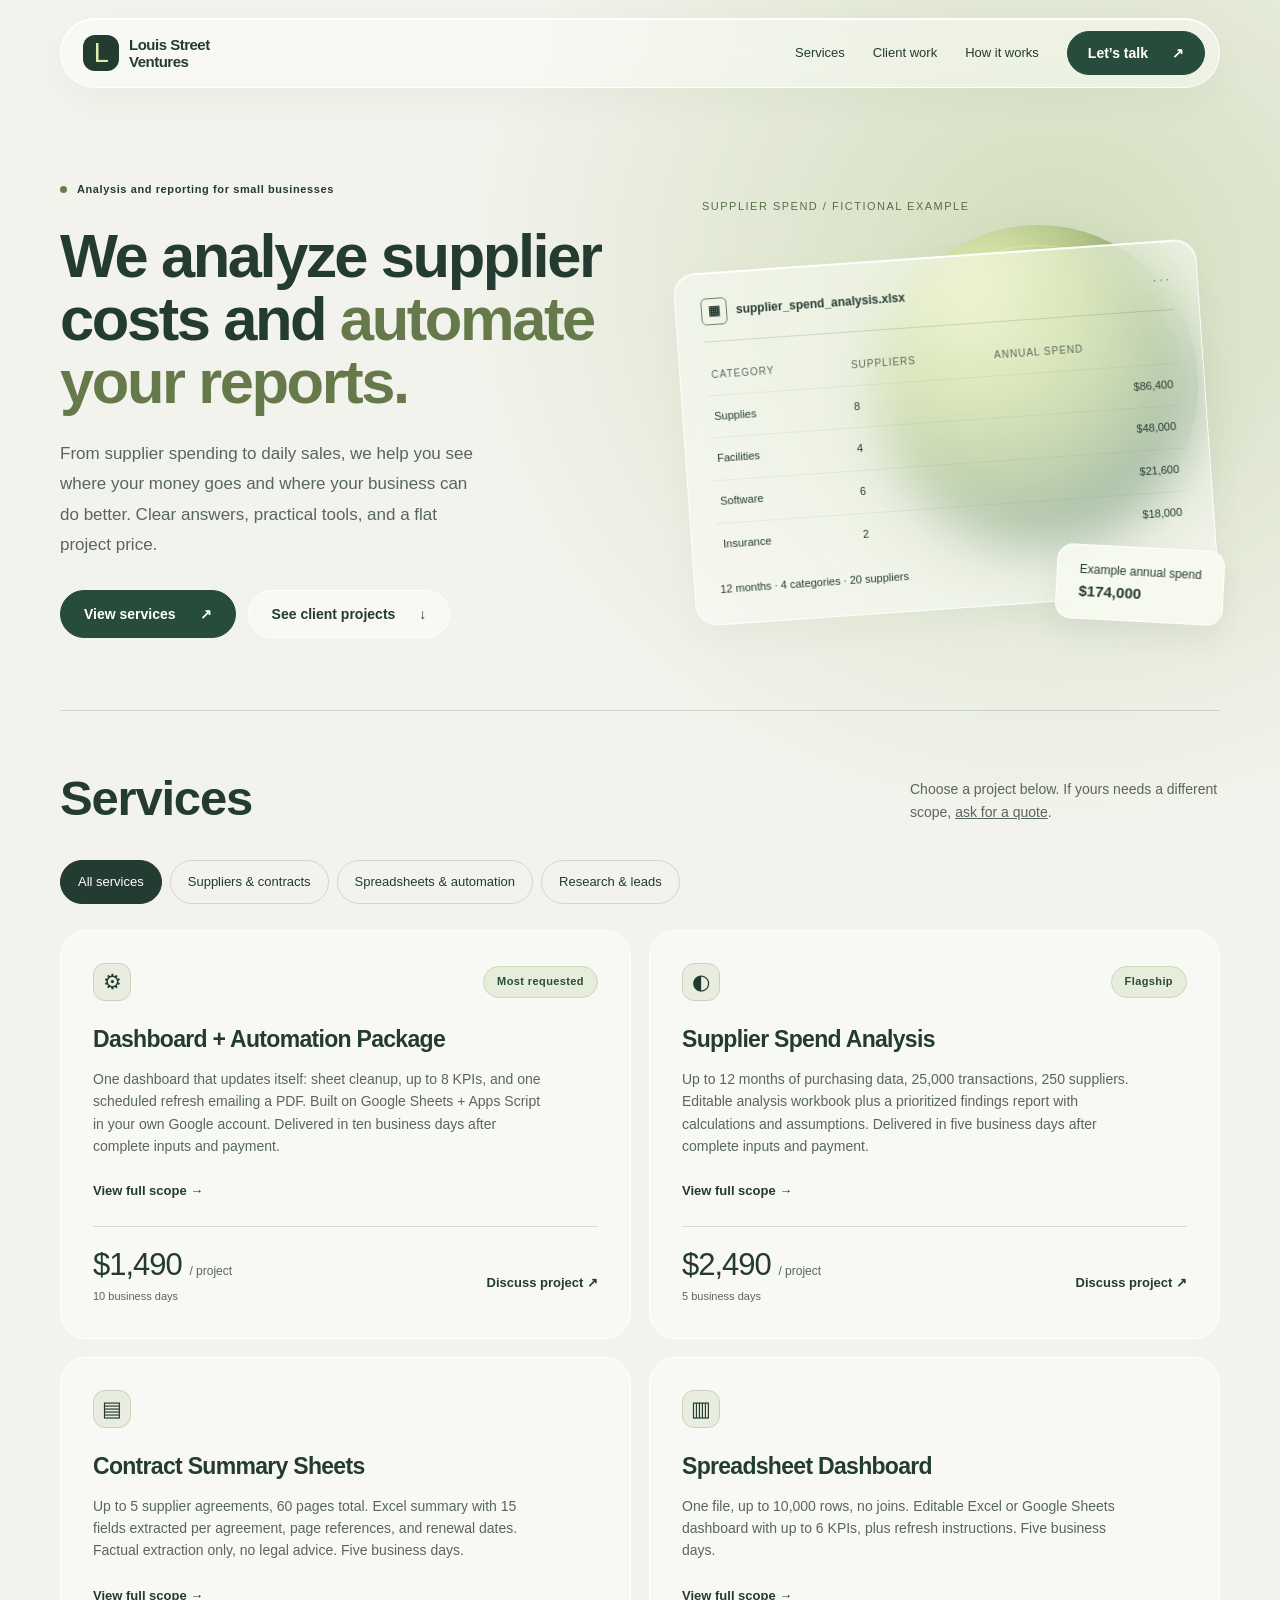
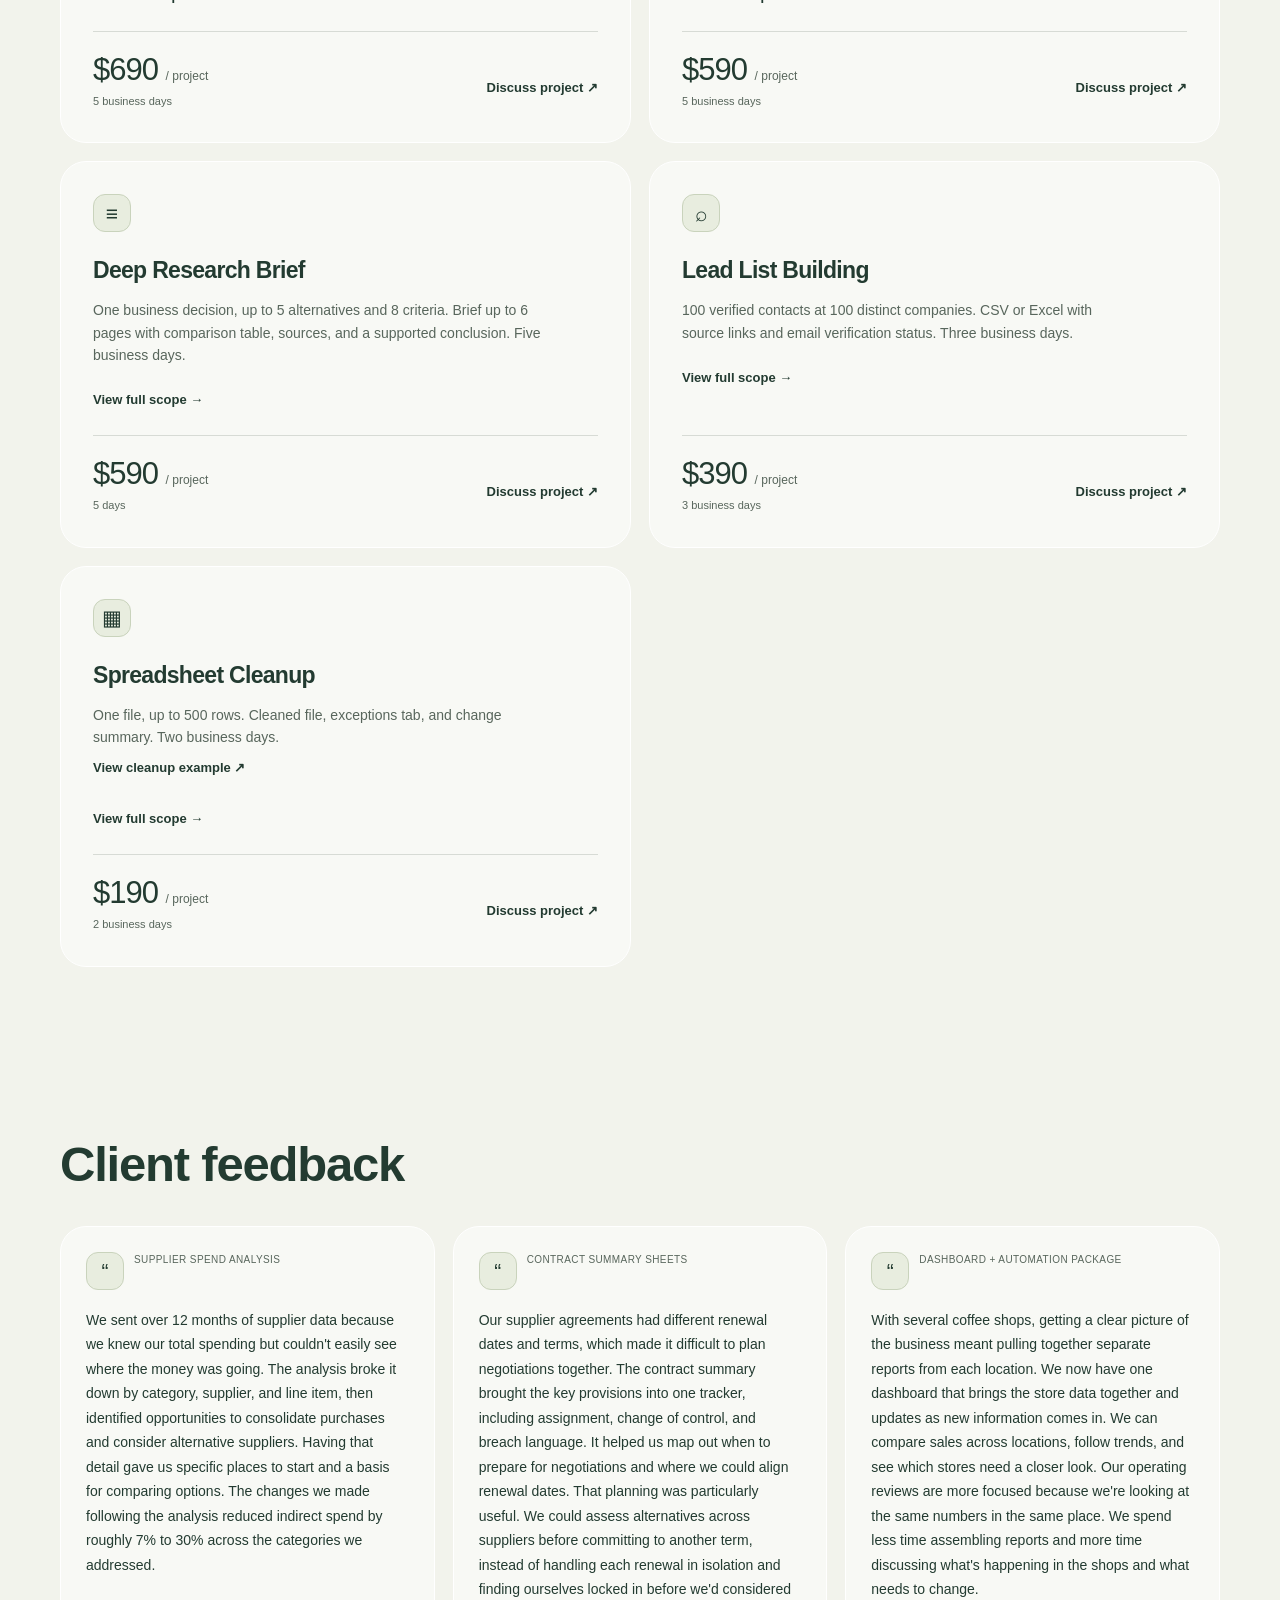
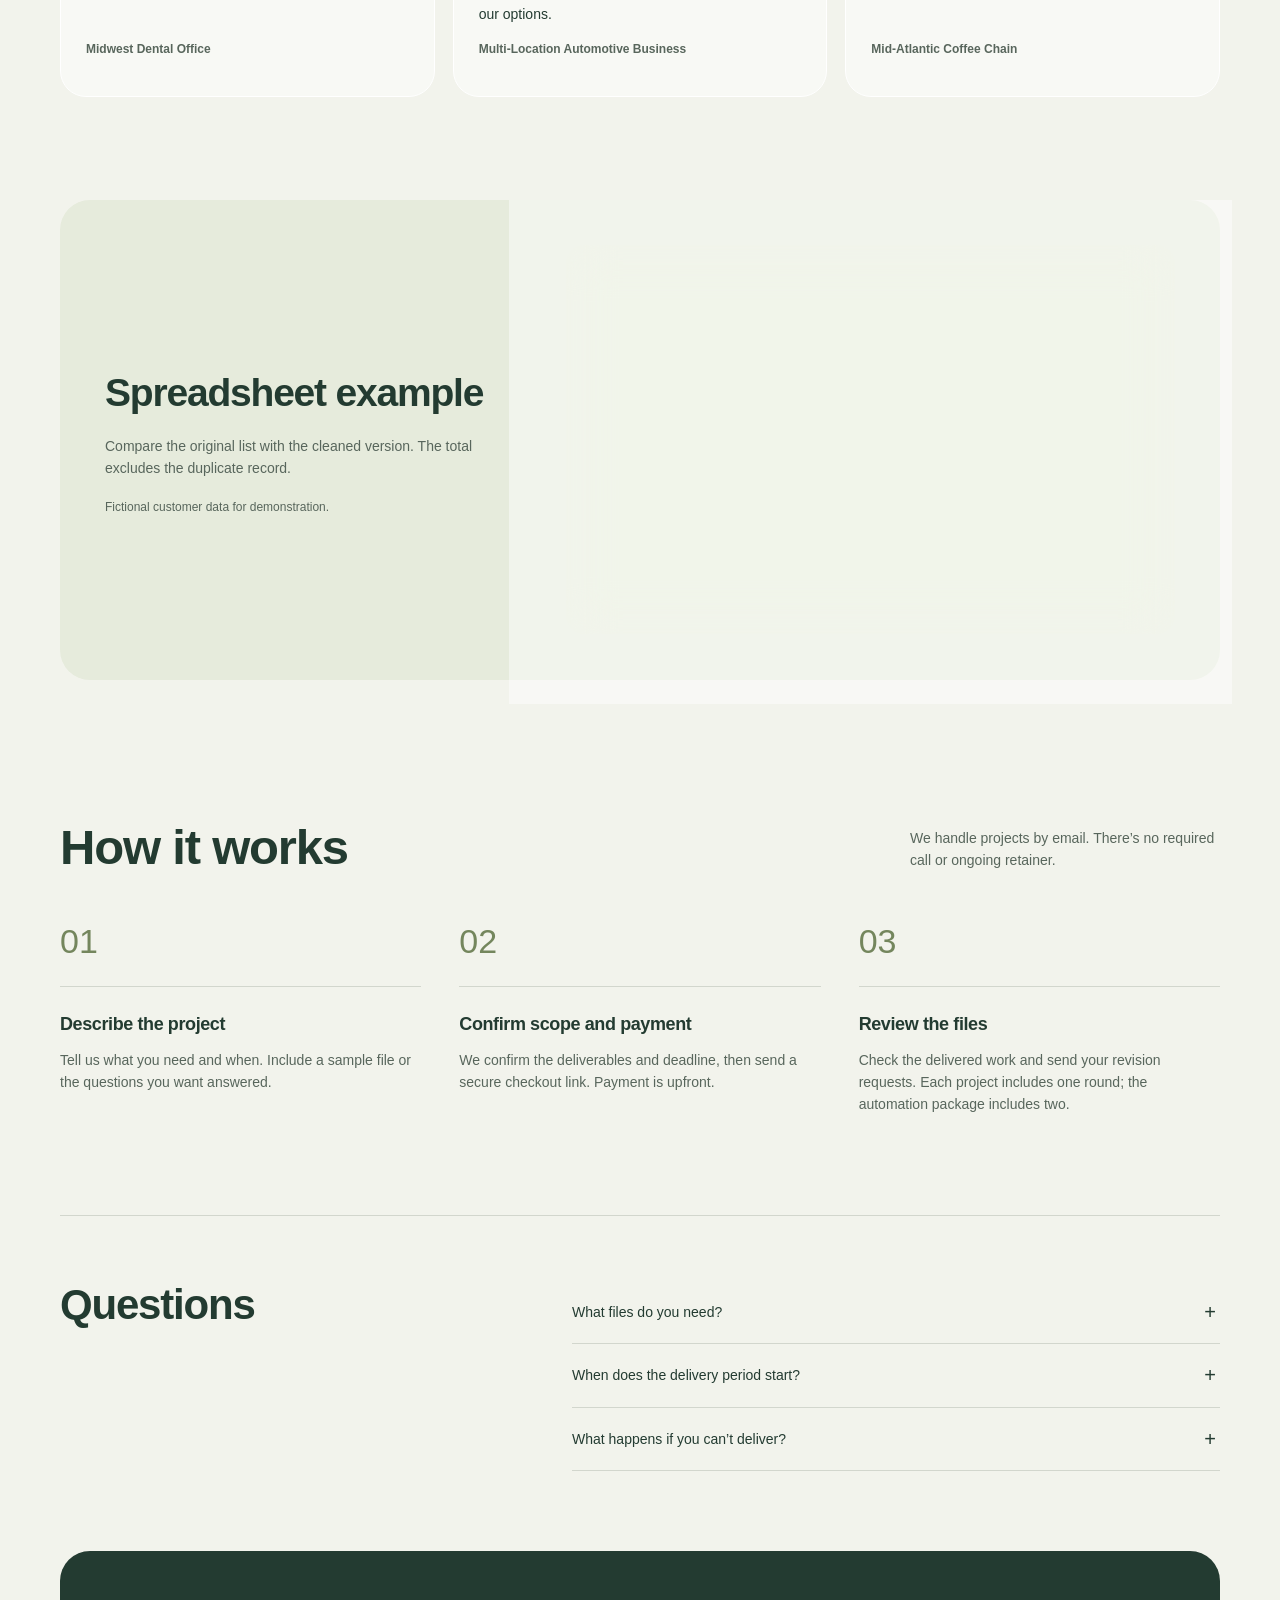
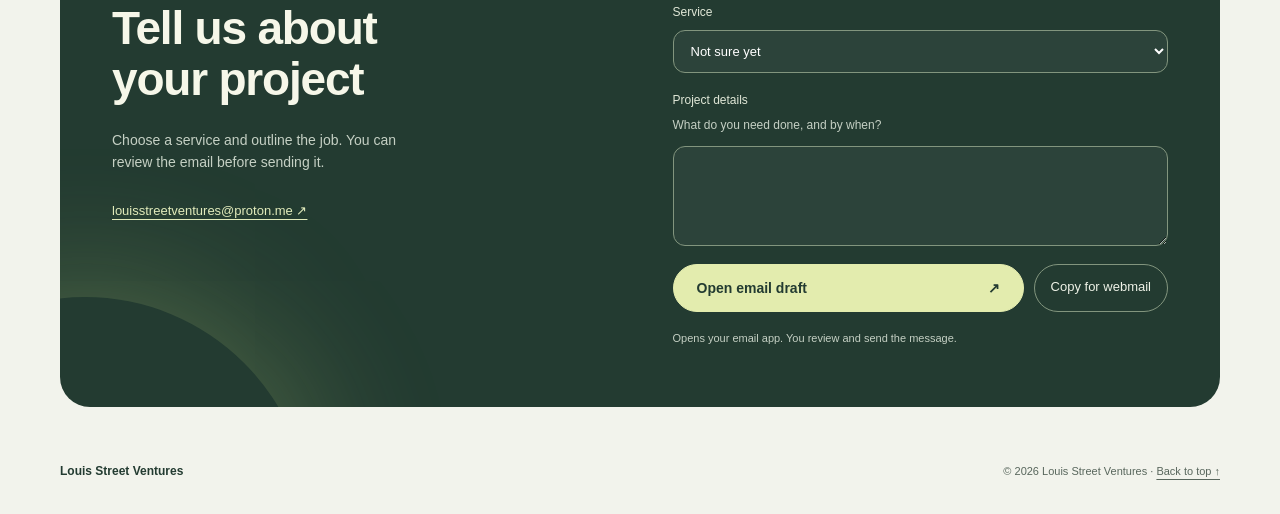
==== commit 7bcc5ac6: "Sync contact form and meta with launch prices Updated project prices for services in the contact for" ====
--- a/index.html
+++ b/index.html
@@ -5,9 +5,9 @@
 <meta name="viewport" content="width=device-width, initial-scale=1">
 <meta name="theme-color" content="#f2f3ec">
 <title>Louis Street Ventures | Spend analysis, reporting &amp; research</title>
-<meta name="description" content="Supplier spend analysis, contract summaries, dashboards, and research for small businesses. Fixed project prices from $129.">
+<meta name="description" content="Supplier spend analysis, contract summaries, dashboards, and research for small businesses. Fixed project prices from $190.">
 <meta property="og:title" content="Louis Street Ventures | Spend analysis, reporting &amp; research">
-<meta property="og:description" content="Understand supplier costs, compare contracts, and keep track of business performance. Fixed-price projects from $129.">
+<meta property="og:description" content="Understand supplier costs, compare contracts, and keep track of business performance. Fixed-price projects from $190.">
 <meta property="og:type" content="website">
 <meta property="og:url" content="https://louisstreetventures.github.io/">
 <link rel="canonical" href="https://louisstreetventures.github.io/">
@@ -66,7 +66,7 @@
 <h3>Deep Research Brief</h3>
 <p>One business decision, up to 5 alternatives and 8 criteria. Brief up to 6 pages with comparison table, sources, and a supported conclusion. Five business days.</p>
 <a class="text-link scope-link" href="/services/research-brief.html">View full scope →</a>
-<div class="service-footer"><div><div class="price">$590 <small>/ project</small></div><div class="delivery">5 business days</div></div>
+<div class="service-footer"><div><div class="price">$590 <small>/ project</small></div><div class="delivery">5 days</div></div>
 <a class="text-link" href="mailto:louisstreetventures@proton.me?subject=Research%20Brief%20(%24590)" data-service="research" aria-label="Discuss project: Deep Research Brief">Discuss project ↗</a></div>
 </article>
 <article class="service" data-group="research" data-key="leads">
@@ -94,7 +94,7 @@
 <details><summary>What happens if you can’t deliver?</summary><p>If we can’t deliver what we agreed on, you receive a full refund.</p></details>
 </div></section>
 <section id="contact" class="contact" aria-labelledby="contact-heading"><div class="contact-copy"><h2 id="contact-heading">Tell us about<br>your project</h2><p>Choose a service and outline the job. You can review the email before sending it.</p><a class="email" href="mailto:louisstreetventures@proton.me">louisstreetventures@proton.me ↗</a></div><div><form id="project-form" class="form" hidden>
-<label for="service">Service</label><select id="service" name="service"><option value="unsure" data-prompt="What do you need done, and by when?">Not sure yet</option><option value="spend" data-price="$2,220" data-days="5 business days" data-revisions="1" data-prompt="Which spending categories need review? How many months of purchasing data do you have?">Supplier Spend Analysis ($2,220)</option><option value="automation" data-price="$1,200" data-days="7–10 business days" data-revisions="2" data-prompt="Which report do you prepare today? What are its source files, metrics, and update frequency?">Dashboard + Automation Package ($1,200)</option><option value="build" data-price="$349" data-days="5 days" data-revisions="1" data-prompt="Do you use Excel or Google Sheets? What should the workbook track or calculate?">Spreadsheet Dashboard ($349)</option><option value="contracts" data-price="$299" data-days="5 business days" data-revisions="1" data-prompt="How many supplier agreements need review? Which terms or upcoming renewals matter most?">Contract Summary Sheets ($299)</option><option value="research" data-price="$199" data-days="5 days" data-revisions="1" data-prompt="What decision will this research support? What questions must the brief answer?">Deep Research Brief ($199)</option><option value="leads" data-price="$149" data-days="72 hours" data-revisions="1" data-prompt="Which industries, locations, and business sizes are you targeting?">Lead List Building ($149)</option><option value="cleanup" data-price="$129" data-days="48 hours" data-revisions="1" data-prompt="How many rows need cleaning? What problems have you noticed in the file?">Spreadsheet Cleanup ($129)</option><option value="custom" data-prompt="Describe the work, the files involved, and your deadline.">Custom project</option></select>
+<label for="service">Service</label><select id="service" name="service"><option value="unsure" data-prompt="What do you need done, and by when?">Not sure yet</option><option value="spend" data-price="$2,490" data-days="5 business days" data-revisions="1" data-prompt="Which spending categories need review? How many months of purchasing data do you have?">Supplier Spend Analysis ($2,490)</option><option value="automation" data-price="$1,490" data-days="7–10 business days" data-revisions="2" data-prompt="Which report do you prepare today? What are its source files, metrics, and update frequency?">Dashboard + Automation Package ($1,490)</option><option value="build" data-price="$590" data-days="5 days" data-revisions="1" data-prompt="Do you use Excel or Google Sheets? What should the workbook track or calculate?">Spreadsheet Dashboard ($590)</option><option value="contracts" data-price="$690" data-days="5 business days" data-revisions="1" data-prompt="How many supplier agreements need review? Which terms or upcoming renewals matter most?">Contract Summary Sheets ($690)</option><option value="research" data-price="$590" data-days="5 days" data-revisions="1" data-prompt="What decision will this research support? What questions must the brief answer?">Deep Research Brief ($590)</option><option value="leads" data-price="$390" data-days="72 hours" data-revisions="1" data-prompt="Which industries, locations, and business sizes are you targeting?">Lead List Building ($390)</option><option value="cleanup" data-price="$190" data-days="48 hours" data-revisions="1" data-prompt="How many rows need cleaning? What problems have you noticed in the file?">Spreadsheet Cleanup ($190)</option><option value="custom" data-prompt="Describe the work, the files involved, and your deadline.">Custom project</option></select>
 <p id="service-summary" class="service-summary" role="status" hidden></p>
 <label for="brief">Project details</label><p id="brief-hint" class="brief-hint">What do you need done, and by when?</p>
 <textarea id="brief" name="brief" maxlength="2000" aria-describedby="brief-hint" required></textarea>
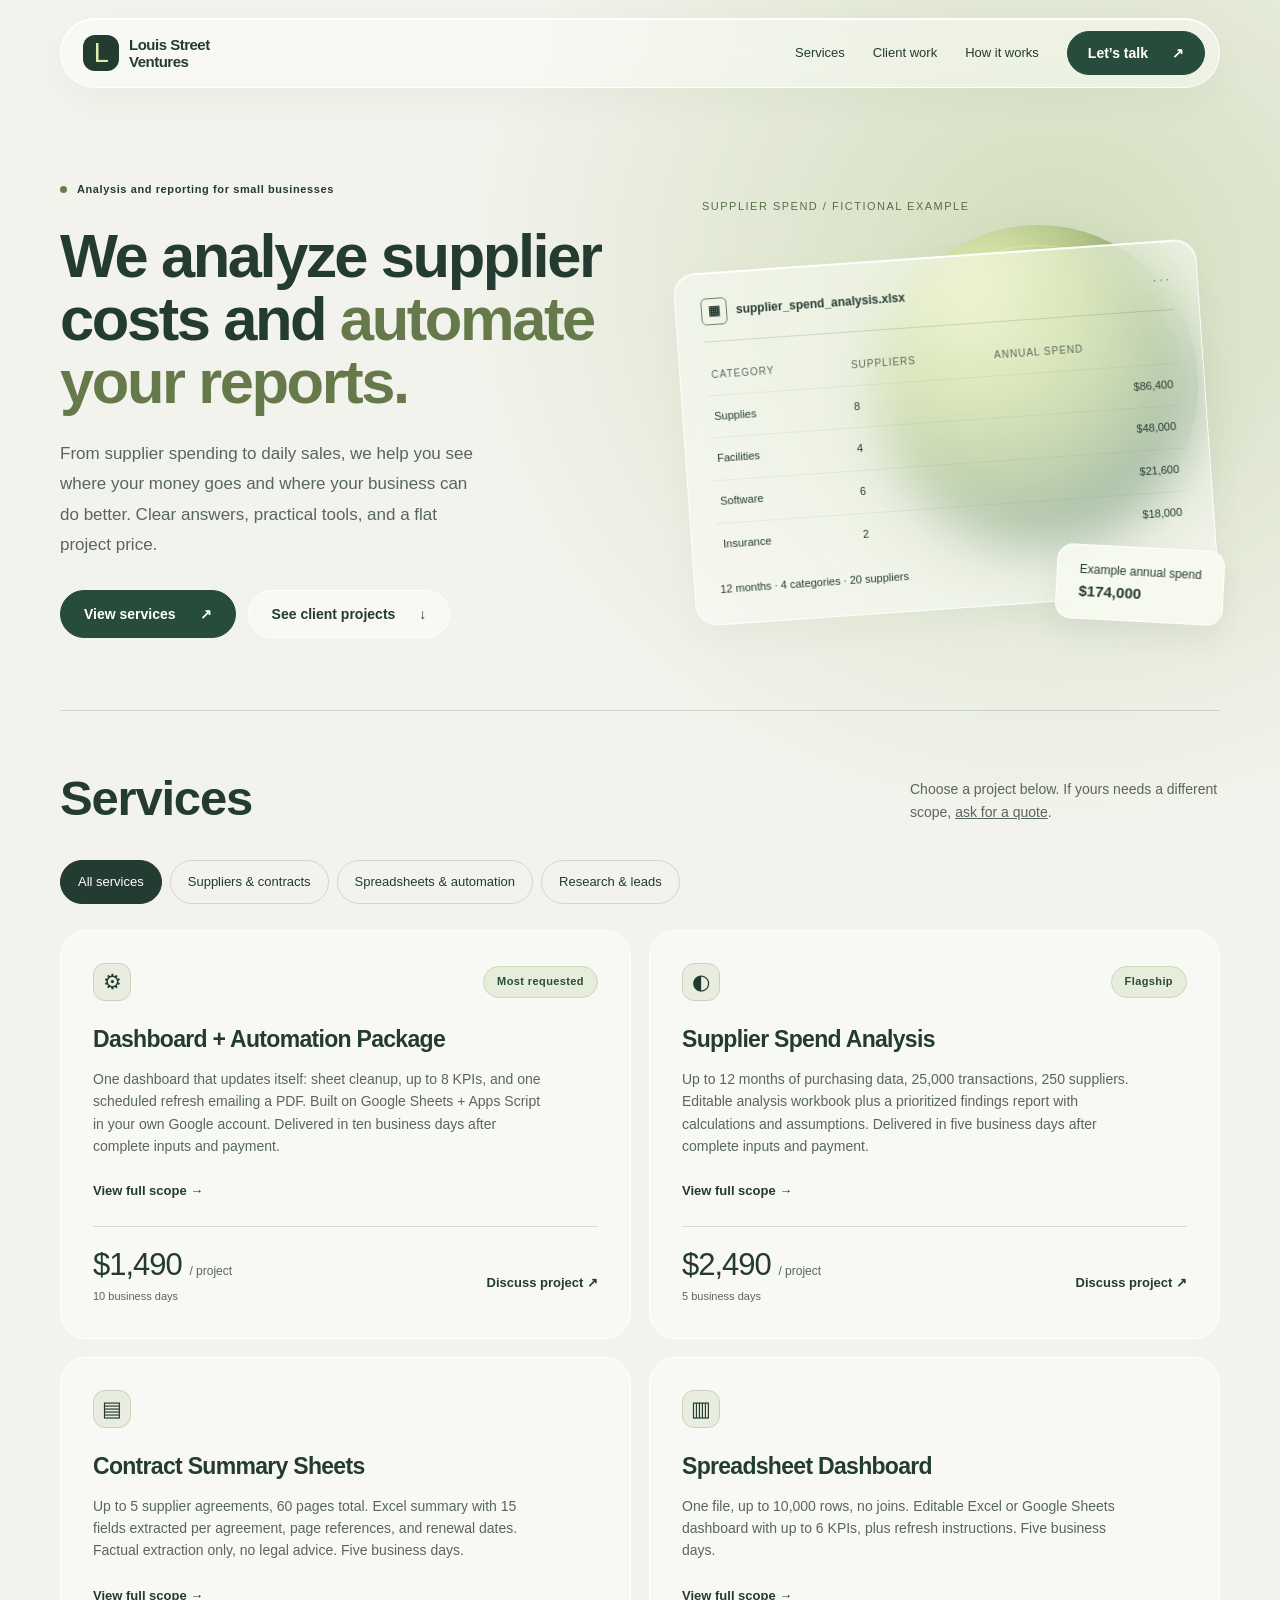
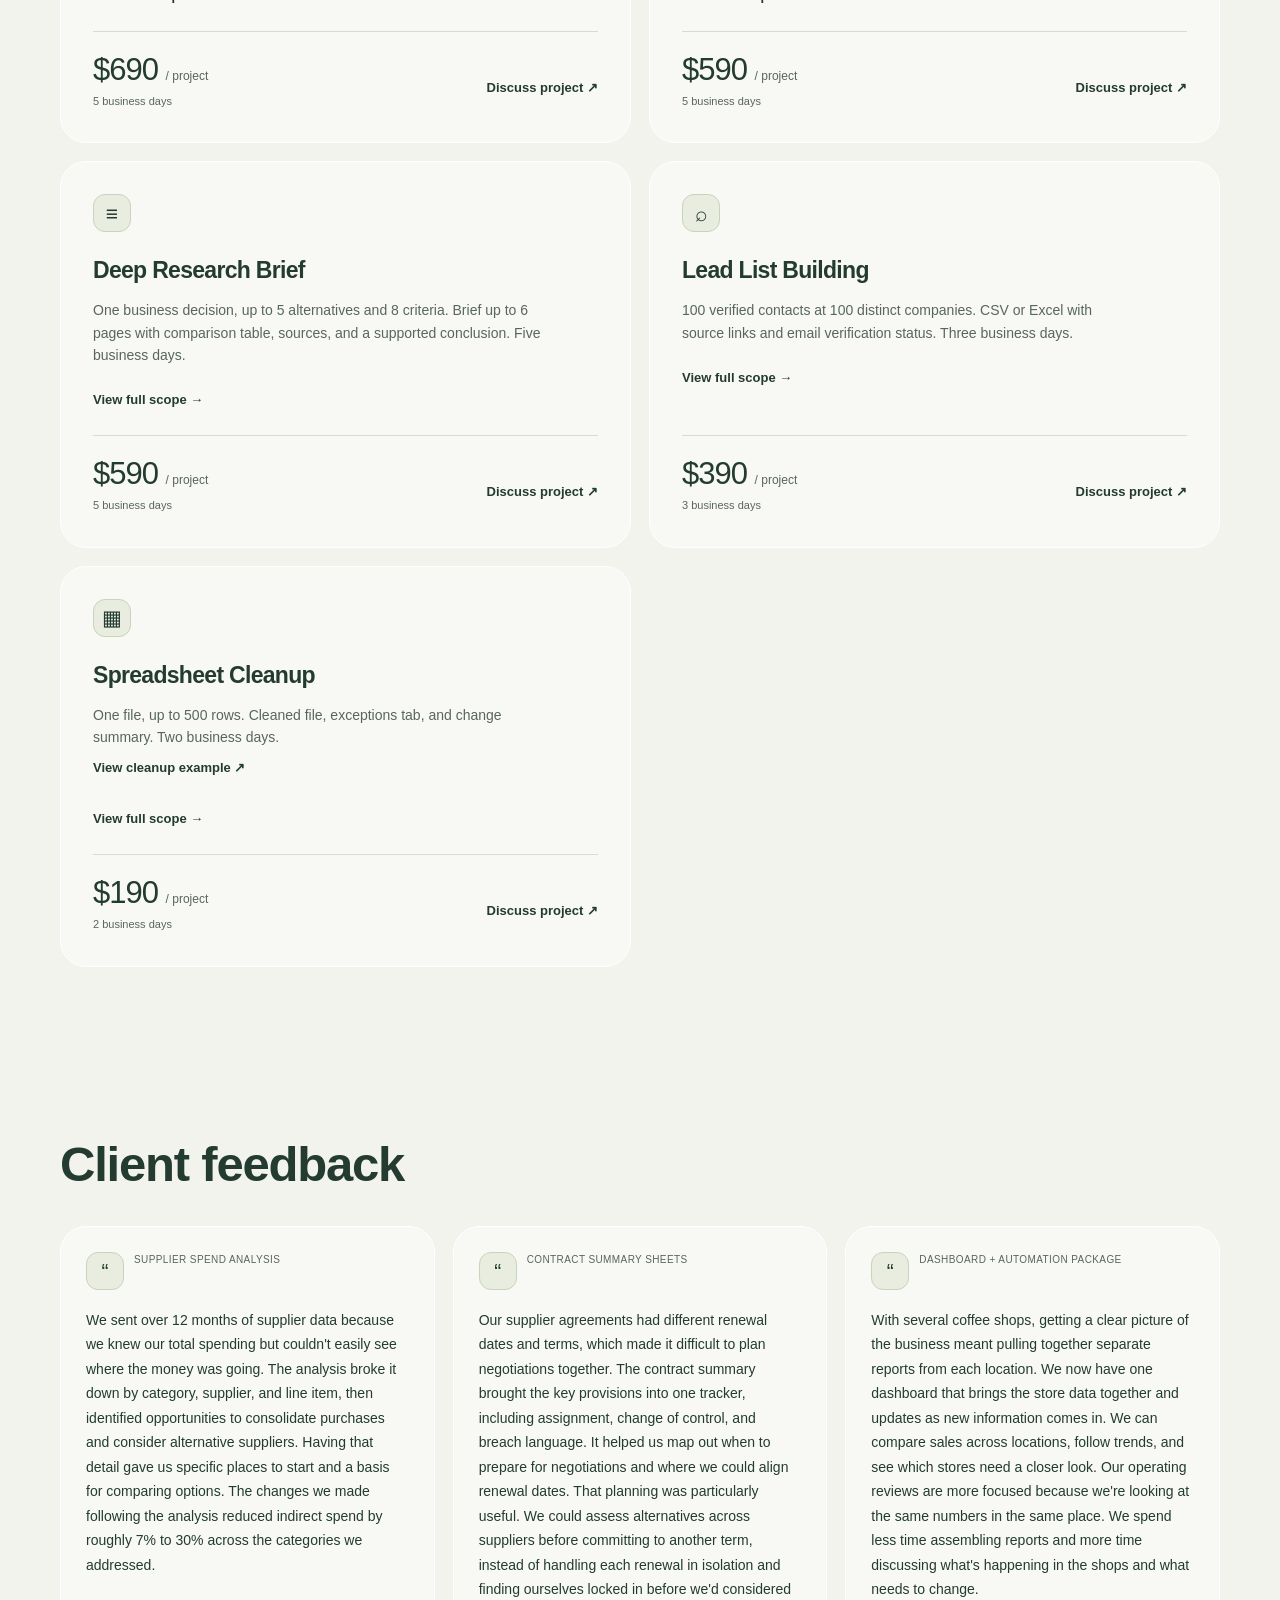
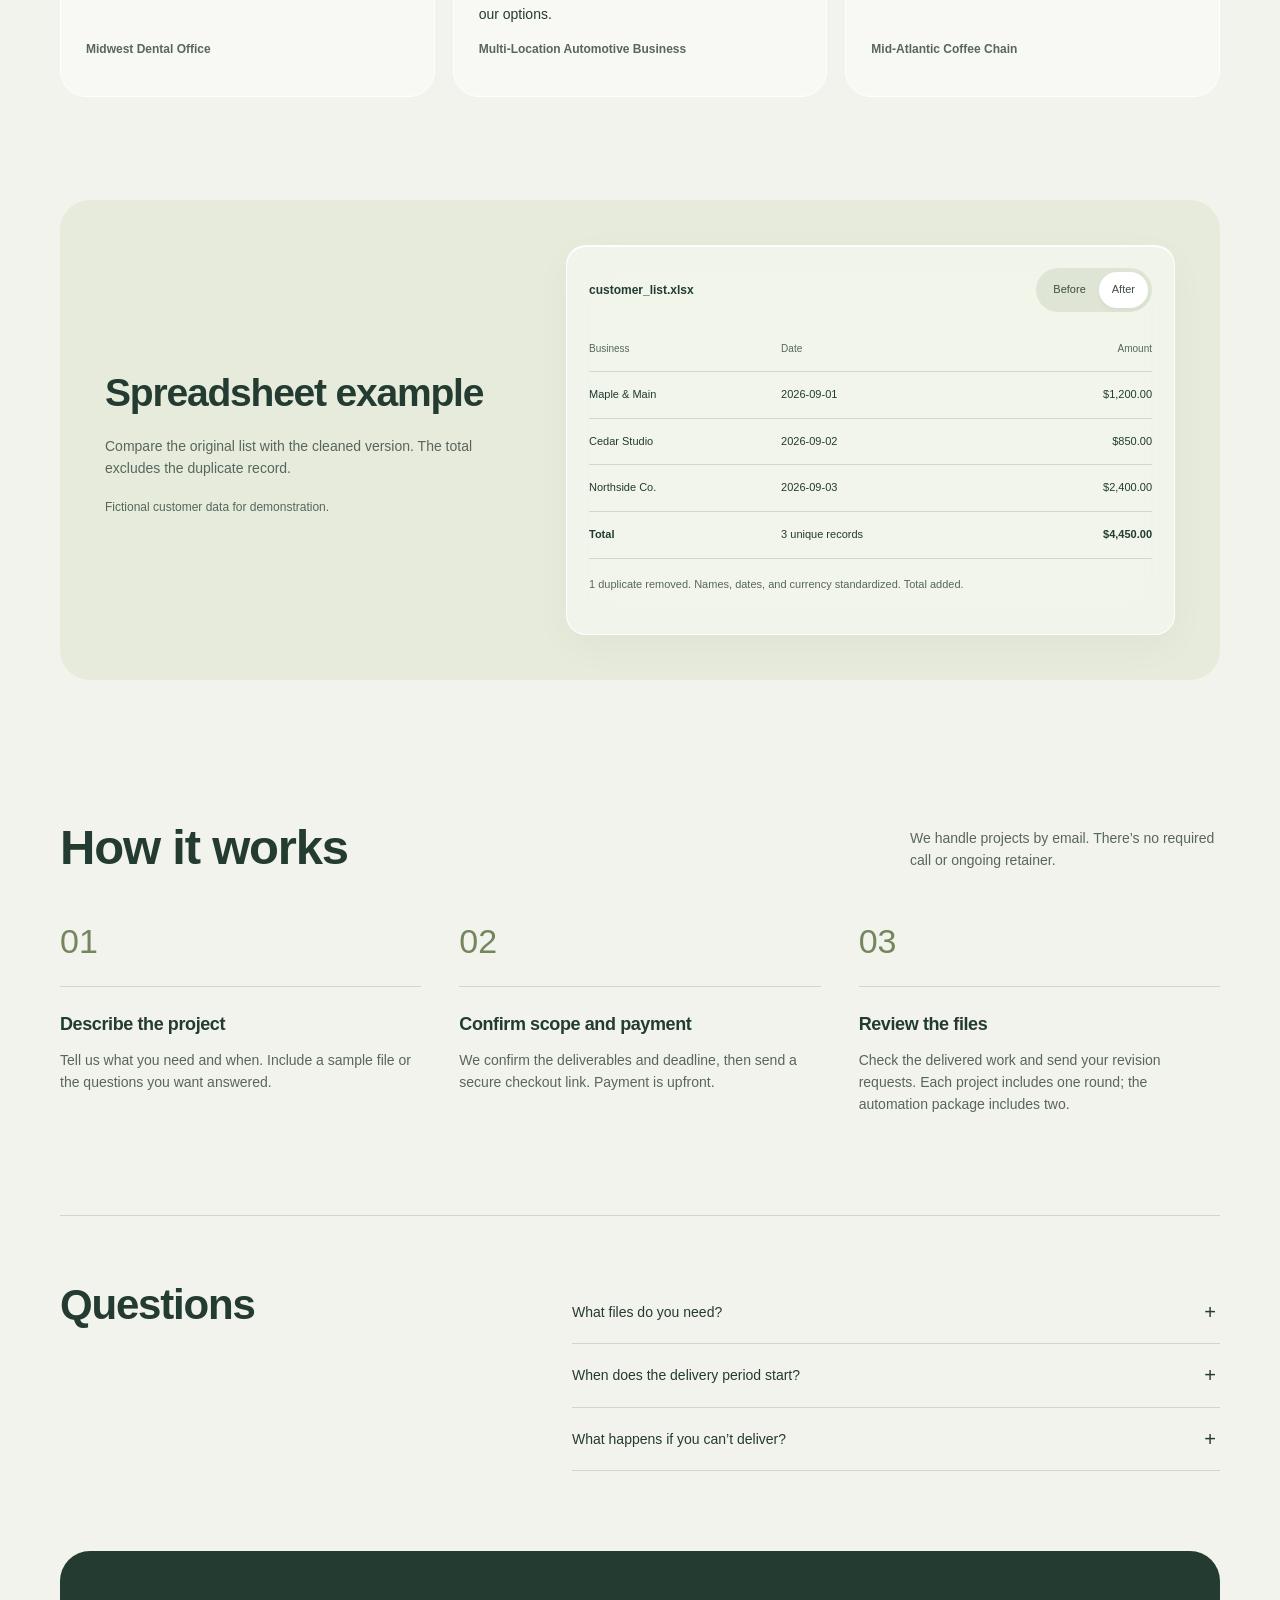
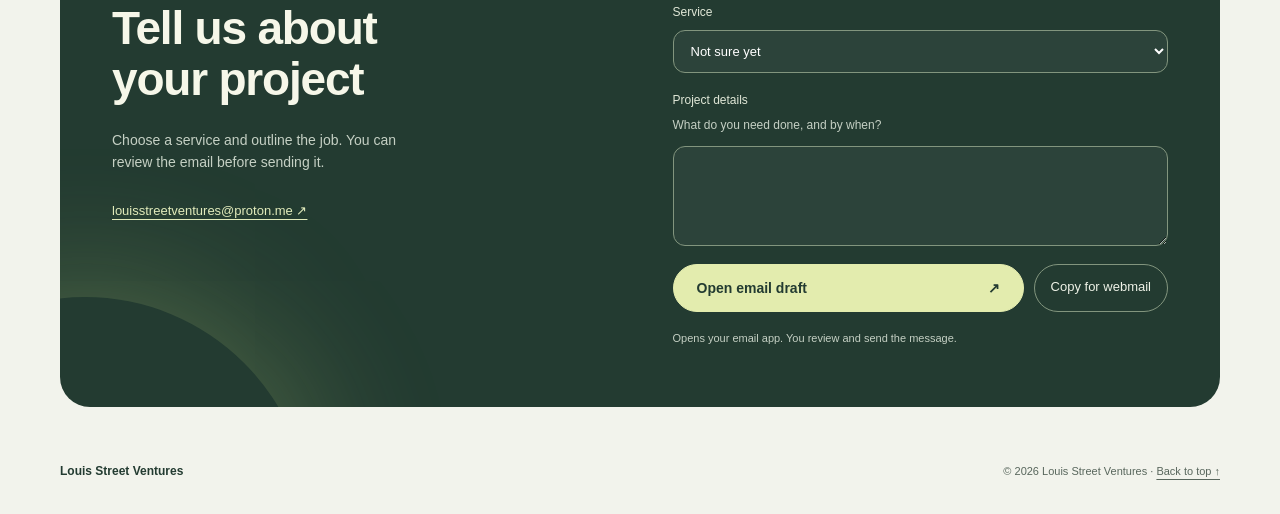
==== commit a978c52b: "Restore research card delivery text Updated delivery time description for clarity." ====
--- a/index.html
+++ b/index.html
@@ -66,7 +66,7 @@
 <h3>Deep Research Brief</h3>
 <p>One business decision, up to 5 alternatives and 8 criteria. Brief up to 6 pages with comparison table, sources, and a supported conclusion. Five business days.</p>
 <a class="text-link scope-link" href="/services/research-brief.html">View full scope →</a>
-<div class="service-footer"><div><div class="price">$590 <small>/ project</small></div><div class="delivery">5 days</div></div>
+<div class="service-footer"><div><div class="price">$590 <small>/ project</small></div><div class="delivery">5 business days</div></div>
 <a class="text-link" href="mailto:louisstreetventures@proton.me?subject=Research%20Brief%20(%24590)" data-service="research" aria-label="Discuss project: Deep Research Brief">Discuss project ↗</a></div>
 </article>
 <article class="service" data-group="research" data-key="leads">
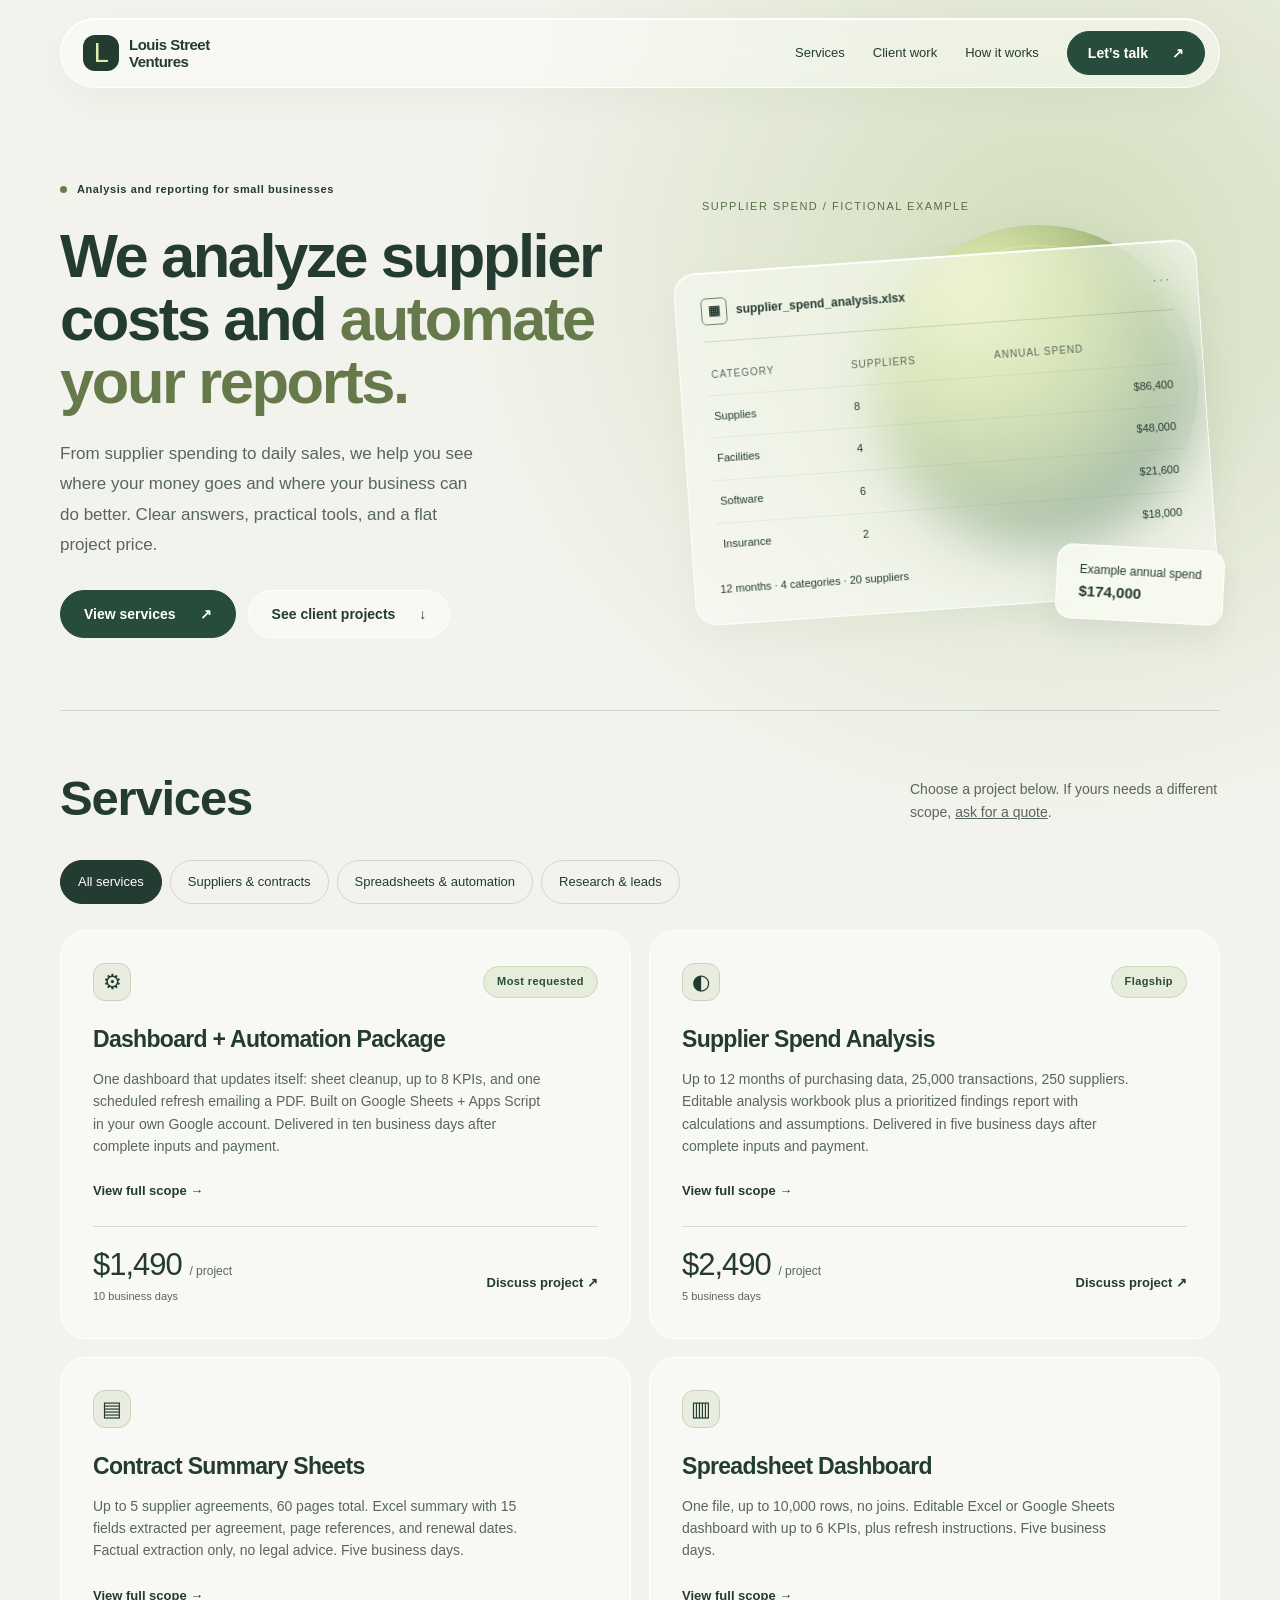
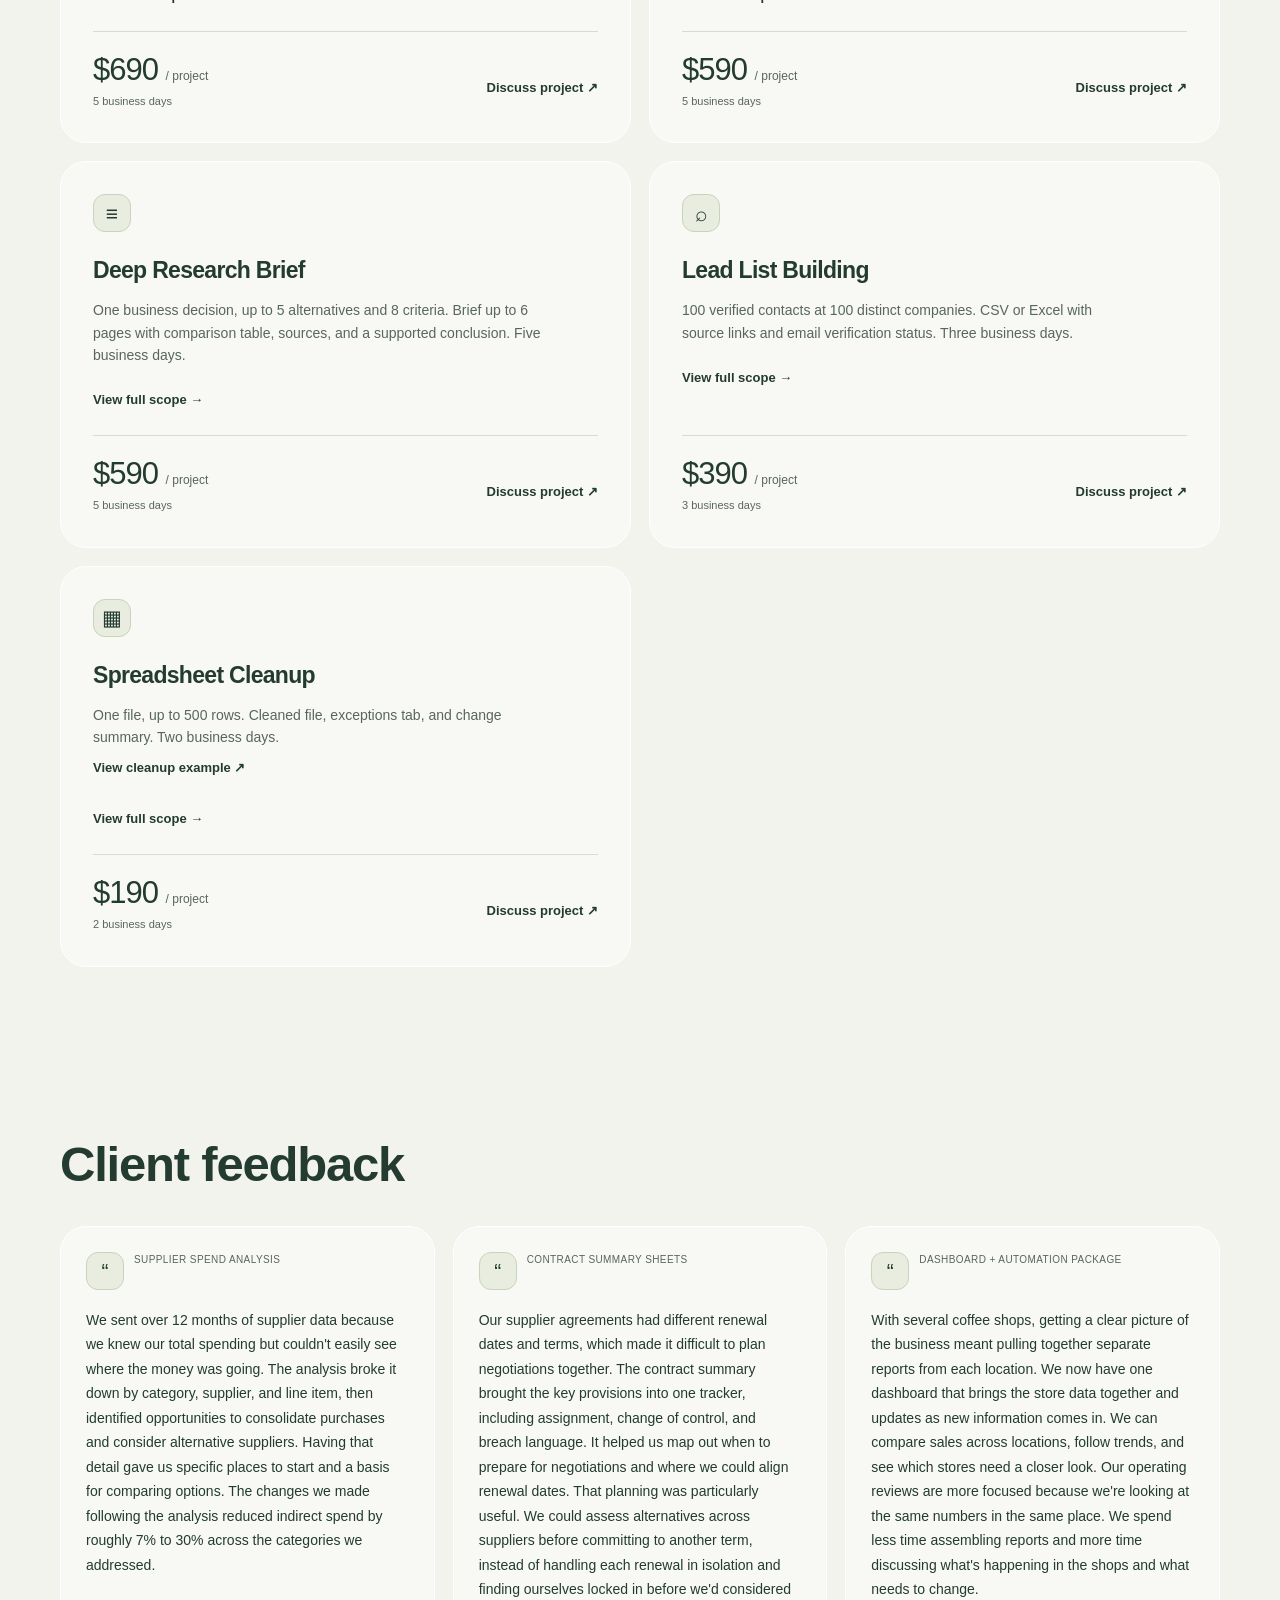
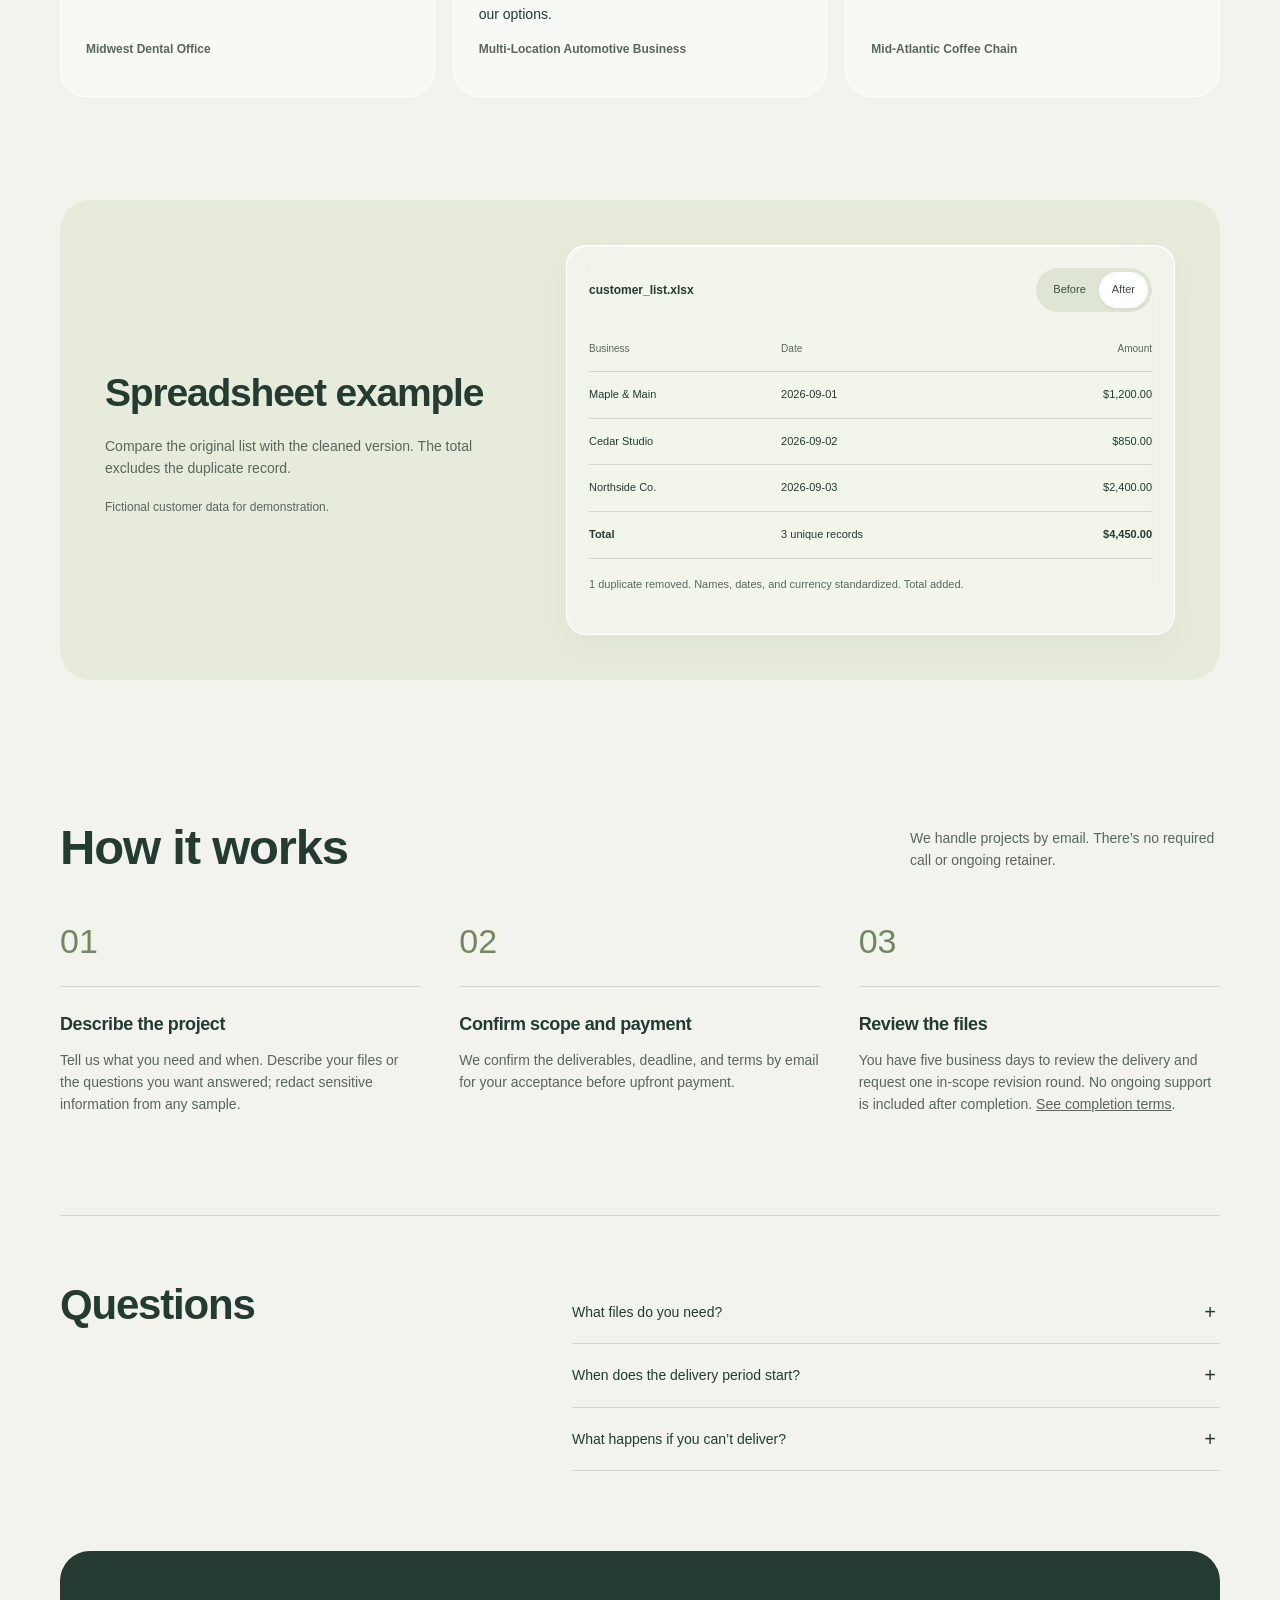
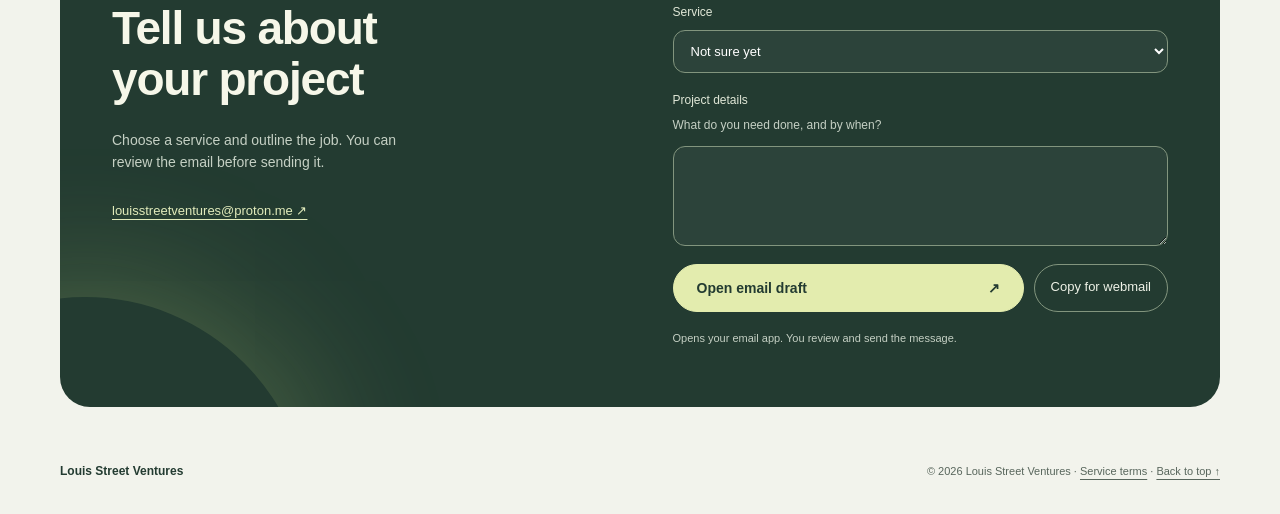
==== commit 39a58373: "Define final project acceptance and align service terms and intake" ====
--- a/index.html
+++ b/index.html
@@ -87,14 +87,14 @@
 </article>
 </div></section> <section id='testimonials'><div class='section-head'><div><h2>Client feedback</h2></div></div><div class='service-grid'><article class='service'><div class='service-heading'><span class='service-symbol' aria-hidden='true'>&ldquo;</span><span class='service-num'>SUPPLIER SPEND ANALYSIS</span></div><p class='t-quote'>We sent over 12 months of supplier data because we knew our total spending but couldn't easily see where the money was going. The analysis broke it down by category, supplier, and line item, then identified opportunities to consolidate purchases and consider alternative suppliers. Having that detail gave us specific places to start and a basis for comparing options. The changes we made following the analysis reduced indirect spend by roughly 7% to 30% across the categories we addressed.</p><p class='t-attrib'>Midwest Dental Office</p></article><article class='service'><div class='service-heading'><span class='service-symbol' aria-hidden='true'>&ldquo;</span><span class='service-num'>CONTRACT SUMMARY SHEETS</span></div><p class='t-quote'>Our supplier agreements had different renewal dates and terms, which made it difficult to plan negotiations together. The contract summary brought the key provisions into one tracker, including assignment, change of control, and breach language. It helped us map out when to prepare for negotiations and where we could align renewal dates. That planning was particularly useful. We could assess alternatives across suppliers before committing to another term, instead of handling each renewal in isolation and finding ourselves locked in before we'd considered our options.</p><p class='t-attrib'>Multi-Location Automotive Business</p></article><article class='service'><div class='service-heading'><span class='service-symbol' aria-hidden='true'>&ldquo;</span><span class='service-num'>DASHBOARD + AUTOMATION PACKAGE</span></div><p class='t-quote'>With several coffee shops, getting a clear picture of the business meant pulling together separate reports from each location. We now have one dashboard that brings the store data together and updates as new information comes in. We can compare sales across locations, follow trends, and see which stores need a closer look. Our operating reviews are more focused because we're looking at the same numbers in the same place. We spend less time assembling reports and more time discussing what's happening in the shops and what needs to change.</p><p class='t-attrib'>Mid-Atlantic Coffee Chain</p></article></div></section>
 <section id="sample" class="sample-section" aria-labelledby="sample-heading"><div class="sample-panel"><div class="sample-copy"><h2 id="sample-heading">Spreadsheet example</h2><p>Compare the original list with the cleaned version. The total excludes the duplicate record.</p><p class="fine">Fictional customer data for demonstration.</p></div><div class="sample-ui glass"><div class="sample-toolbar"><span class="sample-title">customer_list.xlsx</span><div class="toggle sample-controls" role="group" aria-label="Spreadsheet example view"><button type="button" aria-pressed="false" id="before">Before</button><button type="button" aria-pressed="true" id="after">After</button></div></div><div class="table-scroll"><table class="sample-table" aria-label="Example customer spreadsheet"><thead><tr><th>Business</th><th>Date</th><th>Amount</th></tr></thead><tbody id="sample-rows"><tr><td>Maple &amp; Main</td><td>2026-09-01</td><td>$1,200.00</td></tr><tr><td>Cedar Studio</td><td>2026-09-02</td><td>$850.00</td></tr><tr><td>Northside Co.</td><td>2026-09-03</td><td>$2,400.00</td></tr><tr><td><strong>Total</strong></td><td>3 unique records</td><td><strong>$4,450.00</strong></td></tr></tbody></table></div><p class="sample-result" id="sample-result" aria-live="polite">1 duplicate removed. Names, dates, and currency standardized. Total added.</p></div></div></section>
-<section id="process" class="process"><div class="section-head"><div><h2>How it works</h2></div><p>We handle projects by email. There’s no required call or ongoing retainer.</p></div><ol class="steps"><li><div class="step-number">01</div><div><h3>Describe the project</h3><p>Tell us what you need and when. Include a sample file or the questions you want answered.</p></div></li><li><div class="step-number">02</div><div><h3>Confirm scope and payment</h3><p>We confirm the deliverables and deadline, then send a secure checkout link. Payment is upfront.</p></div></li><li><div class="step-number">03</div><div><h3>Review the files</h3><p>Check the delivered work and send your revision requests. Each project includes one round; the automation package includes two.</p></div></li></ol></section>
+<section id="process" class="process"><div class="section-head"><div><h2>How it works</h2></div><p>We handle projects by email. There’s no required call or ongoing retainer.</p></div><ol class="steps"><li><div class="step-number">01</div><div><h3>Describe the project</h3><p>Tell us what you need and when. Describe your files or the questions you want answered; redact sensitive information from any sample.</p></div></li><li><div class="step-number">02</div><div><h3>Confirm scope and payment</h3><p>We confirm the deliverables, deadline, and terms by email for your acceptance before upfront payment.</p></div></li><li><div class="step-number">03</div><div><h3>Review the files</h3><p>You have five business days to review the delivery and request one in-scope revision round. No ongoing support is included after completion. <a href="/service-terms.html#completion">See completion terms</a>.</p></div></li></ol></section>
 <section class="faq-section" id="faq"><div><h2>Questions</h2></div><div class="faq-list">
 <details><summary>What files do you need?</summary><p>Spend analysis starts with accounts payable or purchasing data. Contract summaries need the agreements. Spreadsheet projects need a sample file and the intended output. For research or lead lists, send the questions or targeting criteria. Redact sensitive information from your initial sample.</p></details>
-<details><summary>When does the delivery period start?</summary><p>Once we’ve agreed on the scope, received the necessary files, and received payment.</p></details>
-<details><summary>What happens if you can’t deliver?</summary><p>If we can’t deliver what we agreed on, you receive a full refund.</p></details>
+<details><summary>When does the delivery period start?</summary><p>On the next business day after scope and terms are accepted, all required inputs are complete, and payment is received.</p></details>
+<details><summary>What happens if you can’t deliver?</summary><p>If we cannot provide the agreed work, the <a href="/service-terms.html#cancellation">cancellation and correction-or-refund terms</a> apply. An order without separately priced deliverables is refunded in full if we cannot provide conforming work.</p></details>
 </div></section>
 <section id="contact" class="contact" aria-labelledby="contact-heading"><div class="contact-copy"><h2 id="contact-heading">Tell us about<br>your project</h2><p>Choose a service and outline the job. You can review the email before sending it.</p><a class="email" href="mailto:louisstreetventures@proton.me">louisstreetventures@proton.me ↗</a></div><div><form id="project-form" class="form" hidden>
-<label for="service">Service</label><select id="service" name="service"><option value="unsure" data-prompt="What do you need done, and by when?">Not sure yet</option><option value="spend" data-price="$2,490" data-days="5 business days" data-revisions="1" data-prompt="Which spending categories need review? How many months of purchasing data do you have?">Supplier Spend Analysis ($2,490)</option><option value="automation" data-price="$1,490" data-days="7–10 business days" data-revisions="2" data-prompt="Which report do you prepare today? What are its source files, metrics, and update frequency?">Dashboard + Automation Package ($1,490)</option><option value="build" data-price="$590" data-days="5 days" data-revisions="1" data-prompt="Do you use Excel or Google Sheets? What should the workbook track or calculate?">Spreadsheet Dashboard ($590)</option><option value="contracts" data-price="$690" data-days="5 business days" data-revisions="1" data-prompt="How many supplier agreements need review? Which terms or upcoming renewals matter most?">Contract Summary Sheets ($690)</option><option value="research" data-price="$590" data-days="5 days" data-revisions="1" data-prompt="What decision will this research support? What questions must the brief answer?">Deep Research Brief ($590)</option><option value="leads" data-price="$390" data-days="72 hours" data-revisions="1" data-prompt="Which industries, locations, and business sizes are you targeting?">Lead List Building ($390)</option><option value="cleanup" data-price="$190" data-days="48 hours" data-revisions="1" data-prompt="How many rows need cleaning? What problems have you noticed in the file?">Spreadsheet Cleanup ($190)</option><option value="custom" data-prompt="Describe the work, the files involved, and your deadline.">Custom project</option></select>
+<label for="service">Service</label><select id="service" name="service"><option value="unsure" data-prompt="What do you need done, and by when?">Not sure yet</option><option value="spend" data-price="$2,490" data-days="5 business days" data-revisions="1" data-prompt="Which spending categories need review? How many months of purchasing data do you have?">Supplier Spend Analysis ($2,490)</option><option value="automation" data-price="$1,490" data-days="10 business days" data-revisions="1" data-prompt="Which report do you prepare today? What are its source files, metrics, and update frequency?">Dashboard + Automation Package ($1,490)</option><option value="build" data-price="$590" data-days="5 business days" data-revisions="1" data-prompt="Do you use Excel or Google Sheets? What should the workbook track or calculate?">Spreadsheet Dashboard ($590)</option><option value="contracts" data-price="$690" data-days="5 business days" data-revisions="1" data-prompt="How many supplier agreements need review? Which terms or upcoming renewals matter most?">Contract Summary Sheets ($690)</option><option value="research" data-price="$590" data-days="5 business days" data-revisions="1" data-prompt="What decision will this research support? What questions must the brief answer?">Deep Research Brief ($590)</option><option value="leads" data-price="$390" data-days="3 business days" data-revisions="1" data-prompt="Which industries, locations, and business sizes are you targeting?">Lead List Building ($390)</option><option value="cleanup" data-price="$190" data-days="2 business days" data-revisions="1" data-prompt="How many rows need cleaning? What problems have you noticed in the file?">Spreadsheet Cleanup ($190)</option><option value="custom" data-prompt="Describe the work, the files involved, and your deadline.">Custom project</option></select>
 <p id="service-summary" class="service-summary" role="status" hidden></p>
 <label for="brief">Project details</label><p id="brief-hint" class="brief-hint">What do you need done, and by when?</p>
 <textarea id="brief" name="brief" maxlength="2000" aria-describedby="brief-hint" required></textarea>
@@ -103,7 +103,7 @@
 <p id="draft-status" class="draft-status" role="status"></p>
 <div id="manual-copy" hidden><label for="draft-text">Copy this text into your email</label><textarea id="draft-text" readonly rows="7"></textarea></div>
 </form><div class="form-fallback"><p>Email us a description of the work, the files involved, and your deadline.</p><a class="button light" href="mailto:louisstreetventures@proton.me">Start a project ↗</a></div></div></section>
-</main><footer class="wrap footer"><span class="footer-brand">Louis Street Ventures</span><span>© 2026 Louis Street Ventures · <a href="#">Back to top ↑</a></span></footer>
+</main><footer class="wrap footer"><span class="footer-brand">Louis Street Ventures</span><span>© 2026 Louis Street Ventures · <a href="/service-terms.html">Service terms</a> · <a href="#">Back to top ↑</a></span></footer>
 
 </body>
 </html>
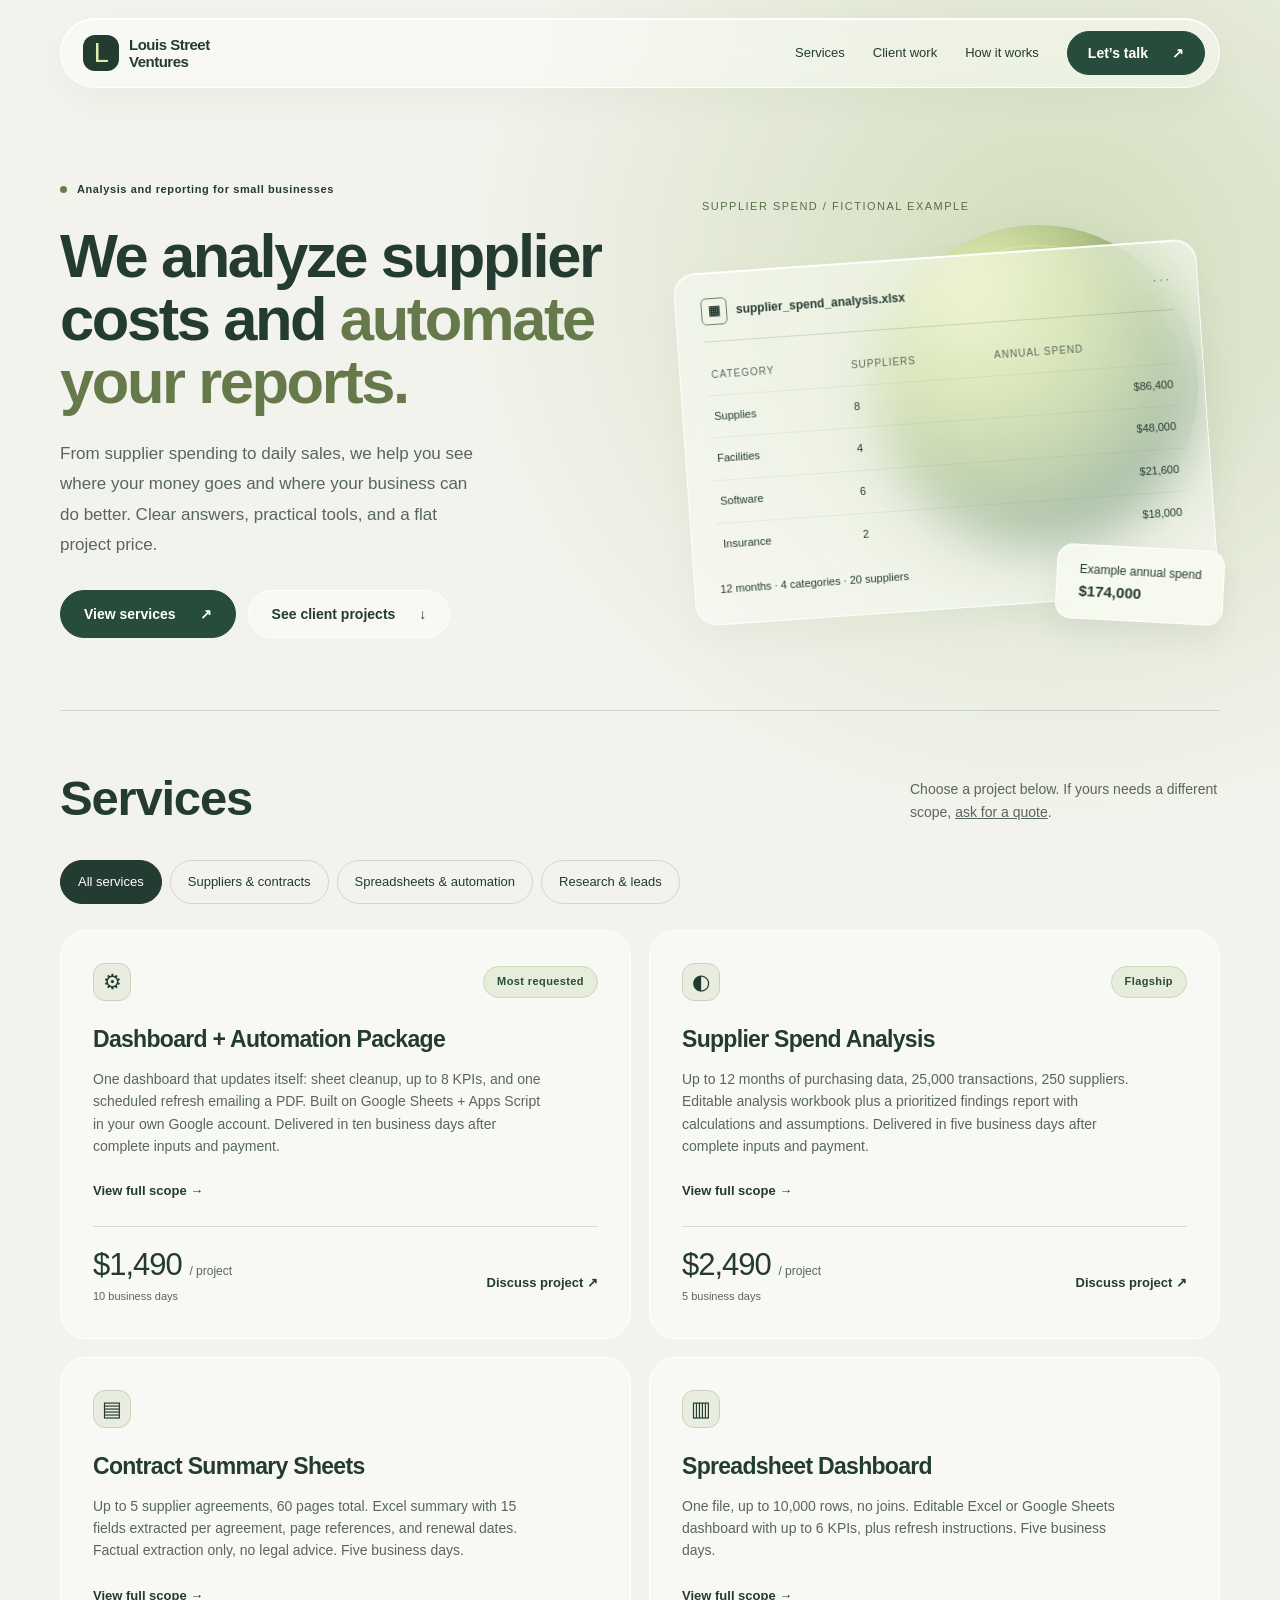
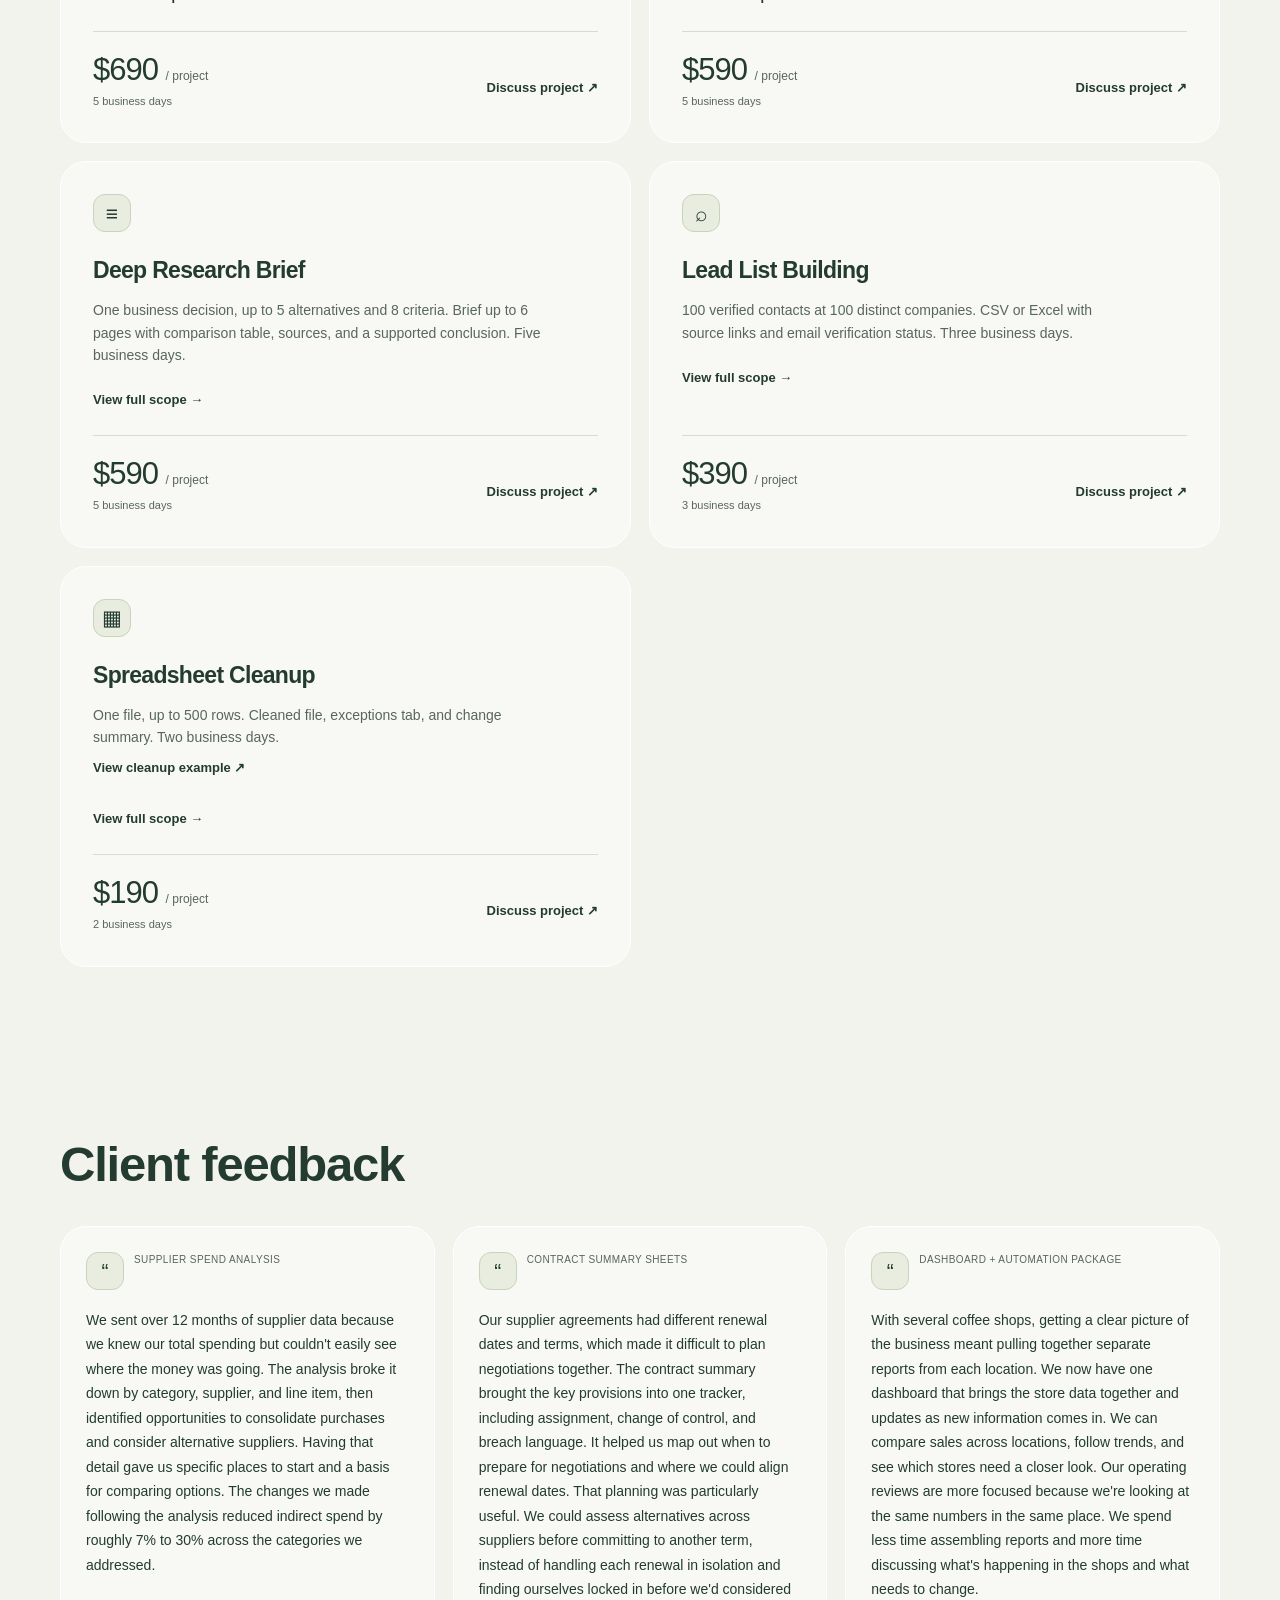
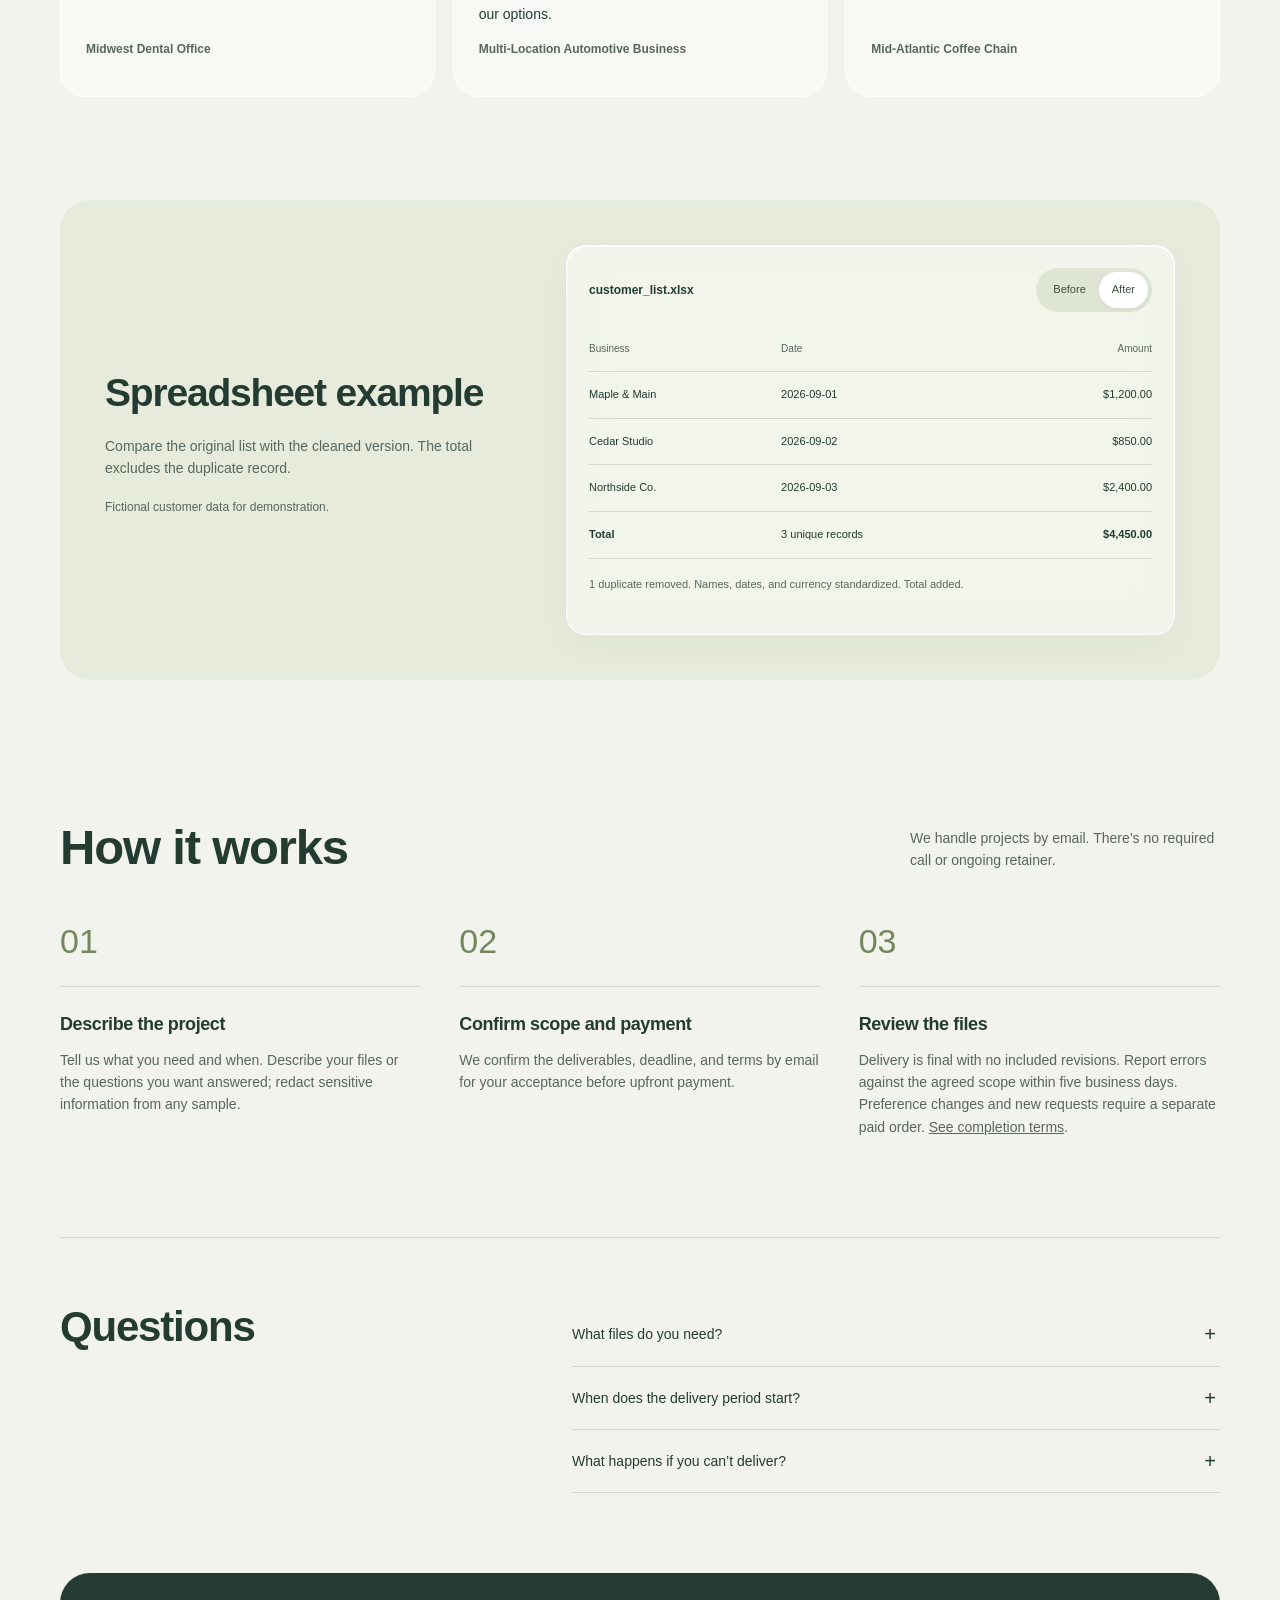
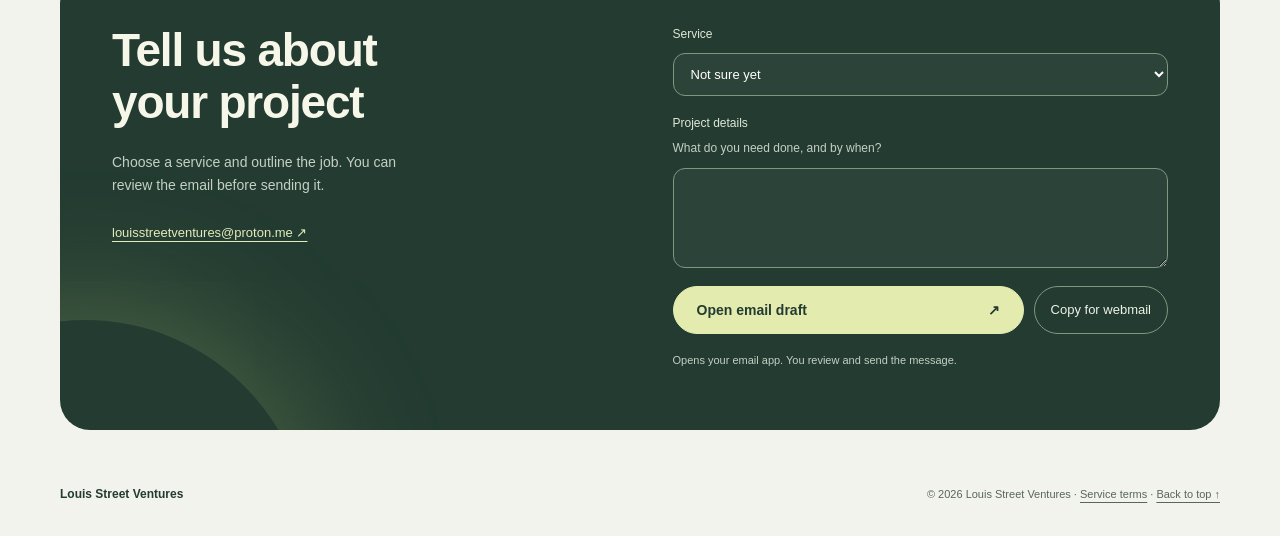
==== commit 7ae8b0f9: "Remove revision rounds; limit post-handoff work to error remedies" ====
--- a/index.html
+++ b/index.html
@@ -13,7 +13,7 @@
 <link rel="canonical" href="https://louisstreetventures.github.io/">
 <link rel="icon" href="data:image/svg+xml,%3Csvg xmlns='http://www.w3.org/2000/svg' viewBox='0 0 64 64'%3E%3Crect width='64' height='64' rx='18' fill='%23253e33'/%3E%3Cpath d='M20 17v30h25' fill='none' stroke='%23eff2ca' stroke-width='7'/%3E%3C/svg%3E">
 <link rel="stylesheet" href="site.css?v=4">
-<script src="site.js?v=1" defer></script>
+<script src="site.js?v=2" defer></script>
 </head>
 <body>
 <a class="skip" href="#main">Skip to content</a>
@@ -87,14 +87,14 @@
 </article>
 </div></section> <section id='testimonials'><div class='section-head'><div><h2>Client feedback</h2></div></div><div class='service-grid'><article class='service'><div class='service-heading'><span class='service-symbol' aria-hidden='true'>&ldquo;</span><span class='service-num'>SUPPLIER SPEND ANALYSIS</span></div><p class='t-quote'>We sent over 12 months of supplier data because we knew our total spending but couldn't easily see where the money was going. The analysis broke it down by category, supplier, and line item, then identified opportunities to consolidate purchases and consider alternative suppliers. Having that detail gave us specific places to start and a basis for comparing options. The changes we made following the analysis reduced indirect spend by roughly 7% to 30% across the categories we addressed.</p><p class='t-attrib'>Midwest Dental Office</p></article><article class='service'><div class='service-heading'><span class='service-symbol' aria-hidden='true'>&ldquo;</span><span class='service-num'>CONTRACT SUMMARY SHEETS</span></div><p class='t-quote'>Our supplier agreements had different renewal dates and terms, which made it difficult to plan negotiations together. The contract summary brought the key provisions into one tracker, including assignment, change of control, and breach language. It helped us map out when to prepare for negotiations and where we could align renewal dates. That planning was particularly useful. We could assess alternatives across suppliers before committing to another term, instead of handling each renewal in isolation and finding ourselves locked in before we'd considered our options.</p><p class='t-attrib'>Multi-Location Automotive Business</p></article><article class='service'><div class='service-heading'><span class='service-symbol' aria-hidden='true'>&ldquo;</span><span class='service-num'>DASHBOARD + AUTOMATION PACKAGE</span></div><p class='t-quote'>With several coffee shops, getting a clear picture of the business meant pulling together separate reports from each location. We now have one dashboard that brings the store data together and updates as new information comes in. We can compare sales across locations, follow trends, and see which stores need a closer look. Our operating reviews are more focused because we're looking at the same numbers in the same place. We spend less time assembling reports and more time discussing what's happening in the shops and what needs to change.</p><p class='t-attrib'>Mid-Atlantic Coffee Chain</p></article></div></section>
 <section id="sample" class="sample-section" aria-labelledby="sample-heading"><div class="sample-panel"><div class="sample-copy"><h2 id="sample-heading">Spreadsheet example</h2><p>Compare the original list with the cleaned version. The total excludes the duplicate record.</p><p class="fine">Fictional customer data for demonstration.</p></div><div class="sample-ui glass"><div class="sample-toolbar"><span class="sample-title">customer_list.xlsx</span><div class="toggle sample-controls" role="group" aria-label="Spreadsheet example view"><button type="button" aria-pressed="false" id="before">Before</button><button type="button" aria-pressed="true" id="after">After</button></div></div><div class="table-scroll"><table class="sample-table" aria-label="Example customer spreadsheet"><thead><tr><th>Business</th><th>Date</th><th>Amount</th></tr></thead><tbody id="sample-rows"><tr><td>Maple &amp; Main</td><td>2026-09-01</td><td>$1,200.00</td></tr><tr><td>Cedar Studio</td><td>2026-09-02</td><td>$850.00</td></tr><tr><td>Northside Co.</td><td>2026-09-03</td><td>$2,400.00</td></tr><tr><td><strong>Total</strong></td><td>3 unique records</td><td><strong>$4,450.00</strong></td></tr></tbody></table></div><p class="sample-result" id="sample-result" aria-live="polite">1 duplicate removed. Names, dates, and currency standardized. Total added.</p></div></div></section>
-<section id="process" class="process"><div class="section-head"><div><h2>How it works</h2></div><p>We handle projects by email. There’s no required call or ongoing retainer.</p></div><ol class="steps"><li><div class="step-number">01</div><div><h3>Describe the project</h3><p>Tell us what you need and when. Describe your files or the questions you want answered; redact sensitive information from any sample.</p></div></li><li><div class="step-number">02</div><div><h3>Confirm scope and payment</h3><p>We confirm the deliverables, deadline, and terms by email for your acceptance before upfront payment.</p></div></li><li><div class="step-number">03</div><div><h3>Review the files</h3><p>You have five business days to review the delivery and request one in-scope revision round. No ongoing support is included after completion. <a href="/service-terms.html#completion">See completion terms</a>.</p></div></li></ol></section>
+<section id="process" class="process"><div class="section-head"><div><h2>How it works</h2></div><p>We handle projects by email. There’s no required call or ongoing retainer.</p></div><ol class="steps"><li><div class="step-number">01</div><div><h3>Describe the project</h3><p>Tell us what you need and when. Describe your files or the questions you want answered; redact sensitive information from any sample.</p></div></li><li><div class="step-number">02</div><div><h3>Confirm scope and payment</h3><p>We confirm the deliverables, deadline, and terms by email for your acceptance before upfront payment.</p></div></li><li><div class="step-number">03</div><div><h3>Review the files</h3><p>Delivery is final with no included revisions. Report errors against the agreed scope within five business days. Preference changes and new requests require a separate paid order. <a href="/service-terms.html#completion">See completion terms</a>.</p></div></li></ol></section>
 <section class="faq-section" id="faq"><div><h2>Questions</h2></div><div class="faq-list">
 <details><summary>What files do you need?</summary><p>Spend analysis starts with accounts payable or purchasing data. Contract summaries need the agreements. Spreadsheet projects need a sample file and the intended output. For research or lead lists, send the questions or targeting criteria. Redact sensitive information from your initial sample.</p></details>
 <details><summary>When does the delivery period start?</summary><p>On the next business day after scope and terms are accepted, all required inputs are complete, and payment is received.</p></details>
 <details><summary>What happens if you can’t deliver?</summary><p>If we cannot provide the agreed work, the <a href="/service-terms.html#cancellation">cancellation and correction-or-refund terms</a> apply. An order without separately priced deliverables is refunded in full if we cannot provide conforming work.</p></details>
 </div></section>
 <section id="contact" class="contact" aria-labelledby="contact-heading"><div class="contact-copy"><h2 id="contact-heading">Tell us about<br>your project</h2><p>Choose a service and outline the job. You can review the email before sending it.</p><a class="email" href="mailto:louisstreetventures@proton.me">louisstreetventures@proton.me ↗</a></div><div><form id="project-form" class="form" hidden>
-<label for="service">Service</label><select id="service" name="service"><option value="unsure" data-prompt="What do you need done, and by when?">Not sure yet</option><option value="spend" data-price="$2,490" data-days="5 business days" data-revisions="1" data-prompt="Which spending categories need review? How many months of purchasing data do you have?">Supplier Spend Analysis ($2,490)</option><option value="automation" data-price="$1,490" data-days="10 business days" data-revisions="1" data-prompt="Which report do you prepare today? What are its source files, metrics, and update frequency?">Dashboard + Automation Package ($1,490)</option><option value="build" data-price="$590" data-days="5 business days" data-revisions="1" data-prompt="Do you use Excel or Google Sheets? What should the workbook track or calculate?">Spreadsheet Dashboard ($590)</option><option value="contracts" data-price="$690" data-days="5 business days" data-revisions="1" data-prompt="How many supplier agreements need review? Which terms or upcoming renewals matter most?">Contract Summary Sheets ($690)</option><option value="research" data-price="$590" data-days="5 business days" data-revisions="1" data-prompt="What decision will this research support? What questions must the brief answer?">Deep Research Brief ($590)</option><option value="leads" data-price="$390" data-days="3 business days" data-revisions="1" data-prompt="Which industries, locations, and business sizes are you targeting?">Lead List Building ($390)</option><option value="cleanup" data-price="$190" data-days="2 business days" data-revisions="1" data-prompt="How many rows need cleaning? What problems have you noticed in the file?">Spreadsheet Cleanup ($190)</option><option value="custom" data-prompt="Describe the work, the files involved, and your deadline.">Custom project</option></select>
+<label for="service">Service</label><select id="service" name="service"><option value="unsure" data-prompt="What do you need done, and by when?">Not sure yet</option><option value="spend" data-price="$2,490" data-days="5 business days" data-prompt="Which spending categories need review? How many months of purchasing data do you have?">Supplier Spend Analysis ($2,490)</option><option value="automation" data-price="$1,490" data-days="10 business days" data-prompt="Which report do you prepare today? What are its source files, metrics, and update frequency?">Dashboard + Automation Package ($1,490)</option><option value="build" data-price="$590" data-days="5 business days" data-prompt="Do you use Excel or Google Sheets? What should the workbook track or calculate?">Spreadsheet Dashboard ($590)</option><option value="contracts" data-price="$690" data-days="5 business days" data-prompt="How many supplier agreements need review? Which terms or upcoming renewals matter most?">Contract Summary Sheets ($690)</option><option value="research" data-price="$590" data-days="5 business days" data-prompt="What decision will this research support? What questions must the brief answer?">Deep Research Brief ($590)</option><option value="leads" data-price="$390" data-days="3 business days" data-prompt="Which industries, locations, and business sizes are you targeting?">Lead List Building ($390)</option><option value="cleanup" data-price="$190" data-days="2 business days" data-prompt="How many rows need cleaning? What problems have you noticed in the file?">Spreadsheet Cleanup ($190)</option><option value="custom" data-prompt="Describe the work, the files involved, and your deadline.">Custom project</option></select>
 <p id="service-summary" class="service-summary" role="status" hidden></p>
 <label for="brief">Project details</label><p id="brief-hint" class="brief-hint">What do you need done, and by when?</p>
 <textarea id="brief" name="brief" maxlength="2000" aria-describedby="brief-hint" required></textarea>
